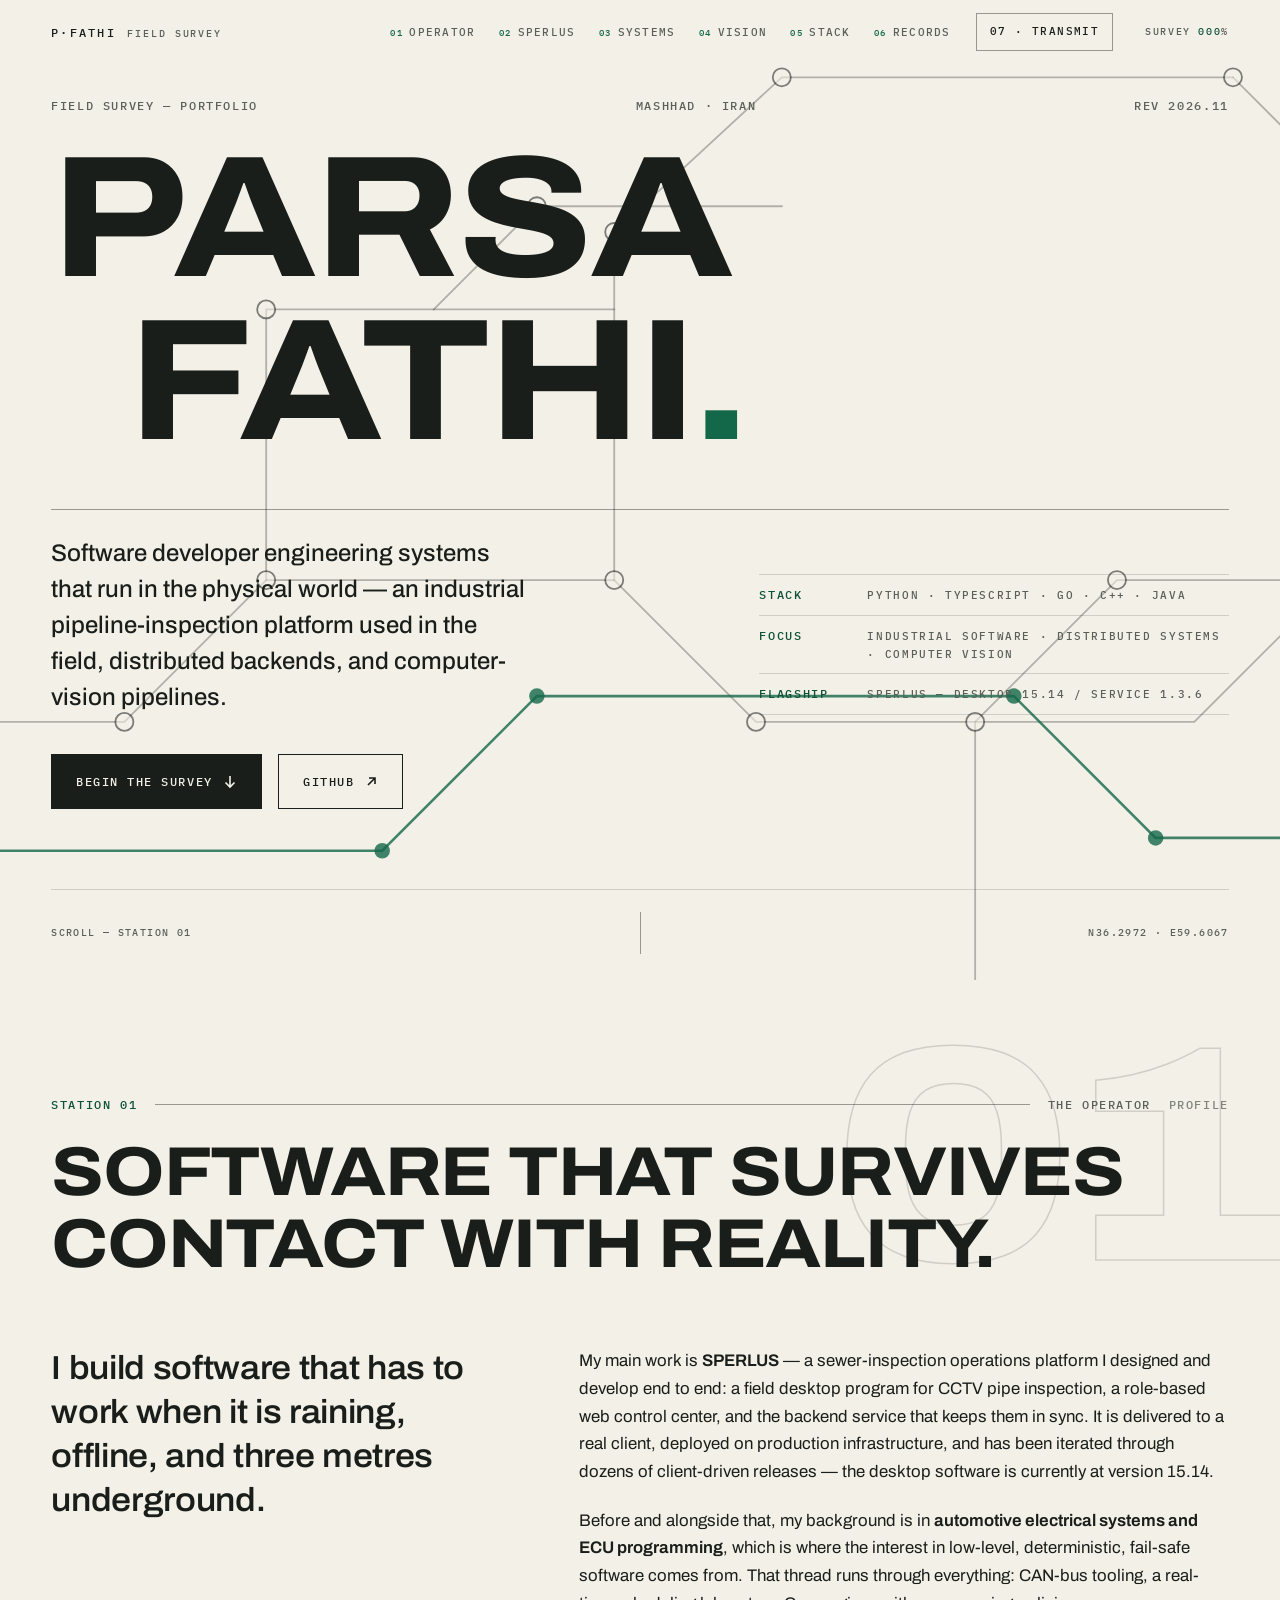
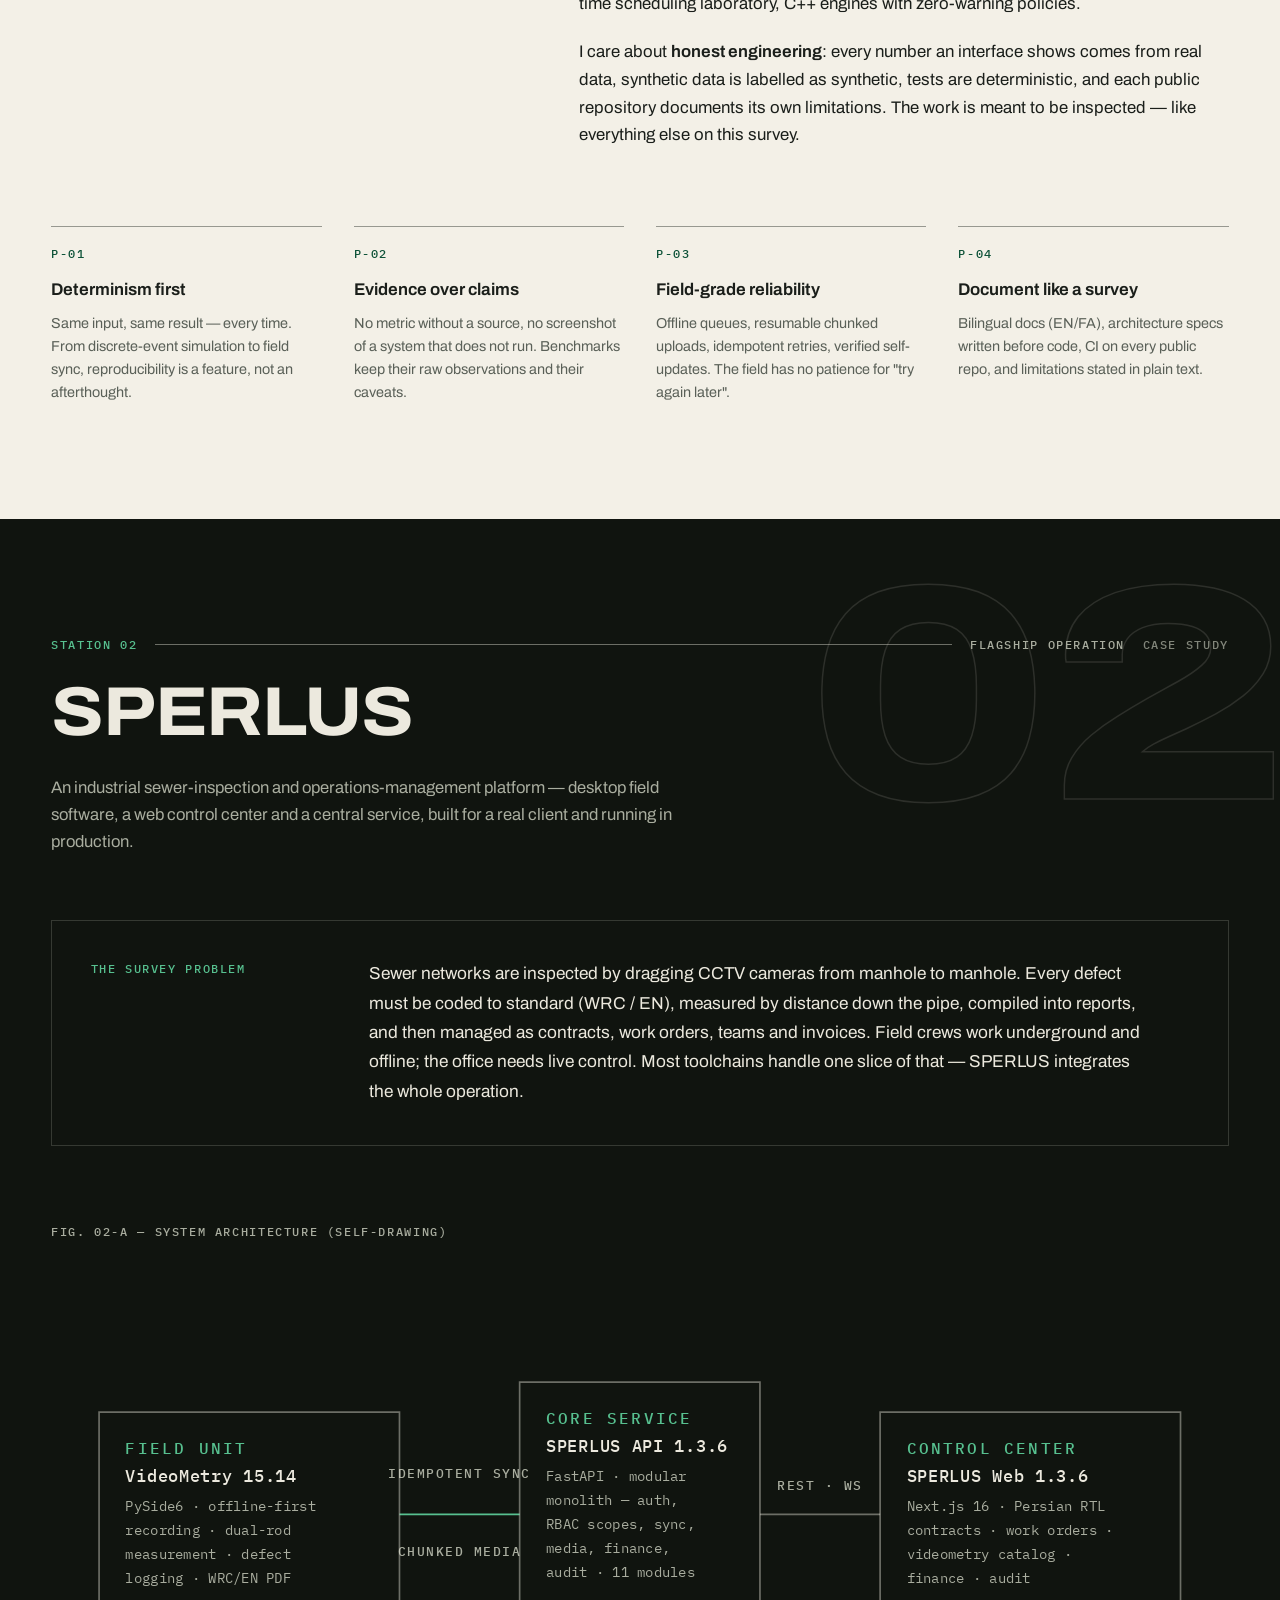
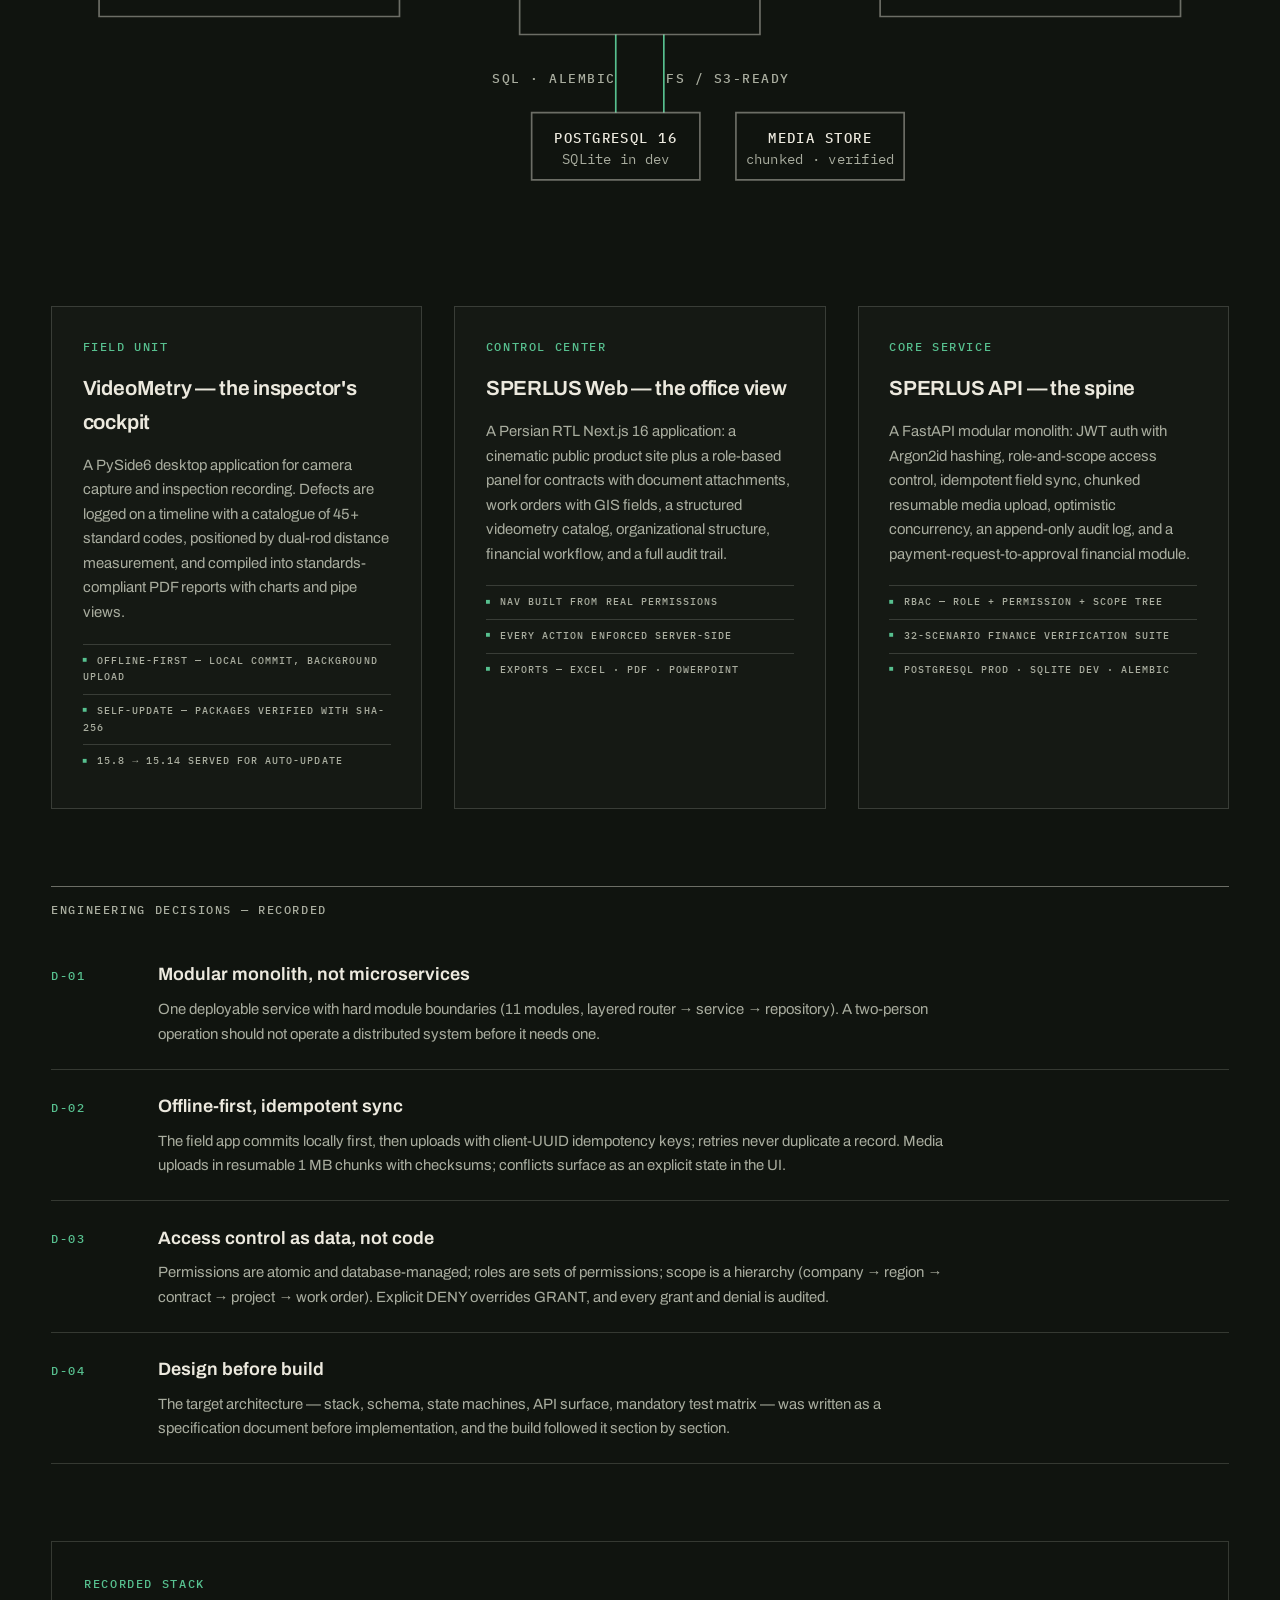
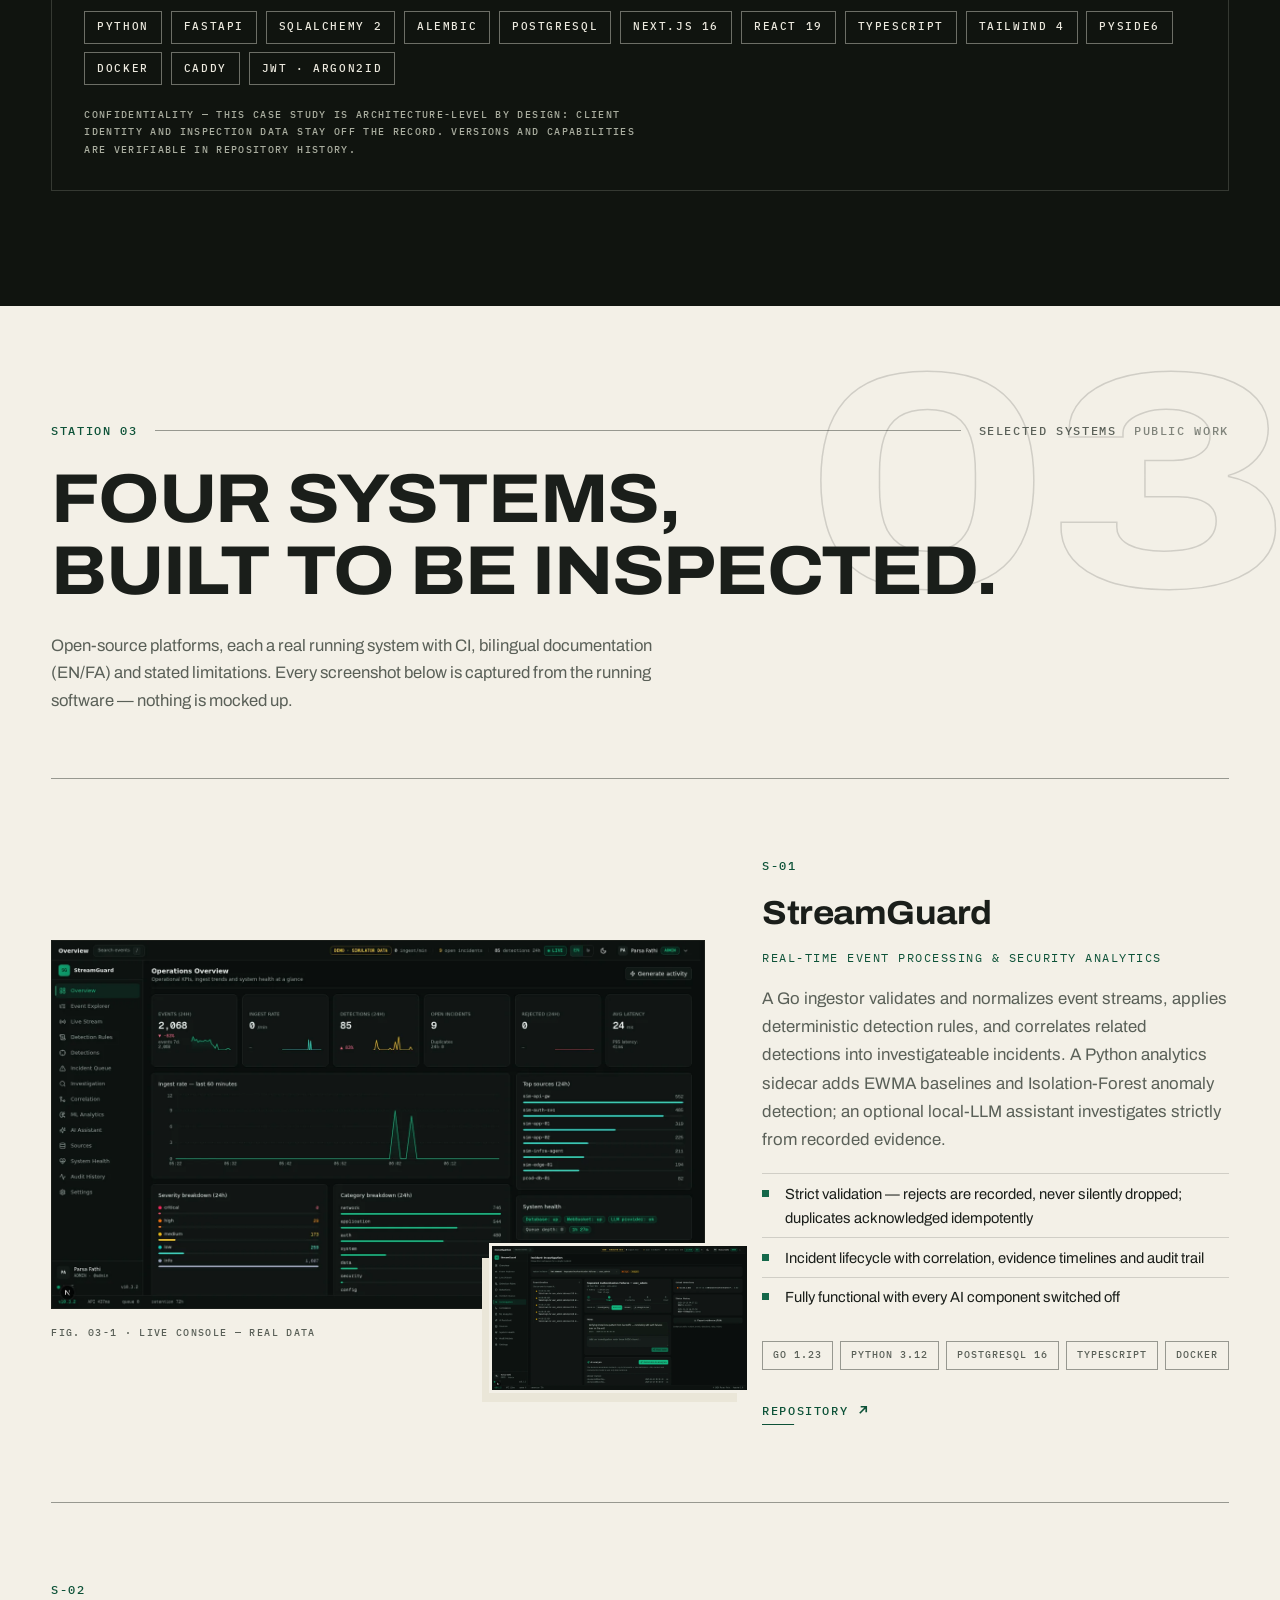
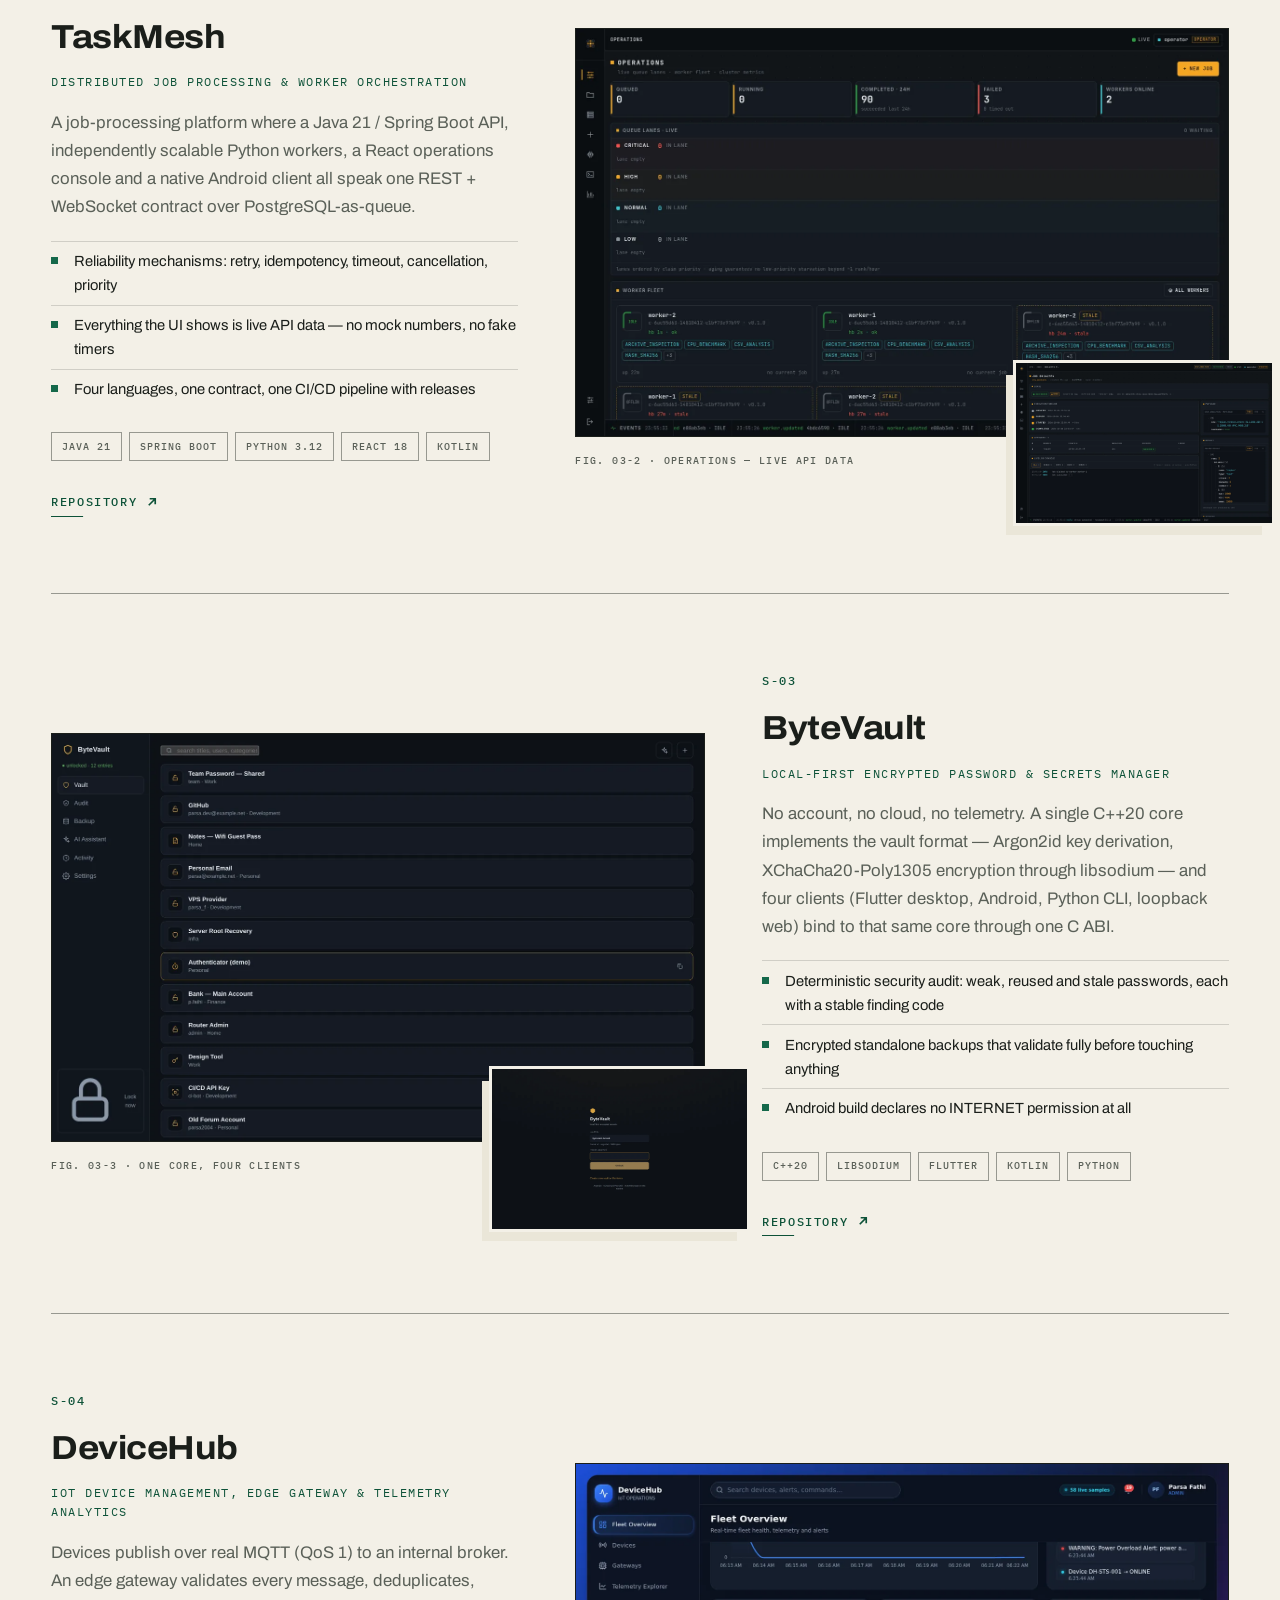
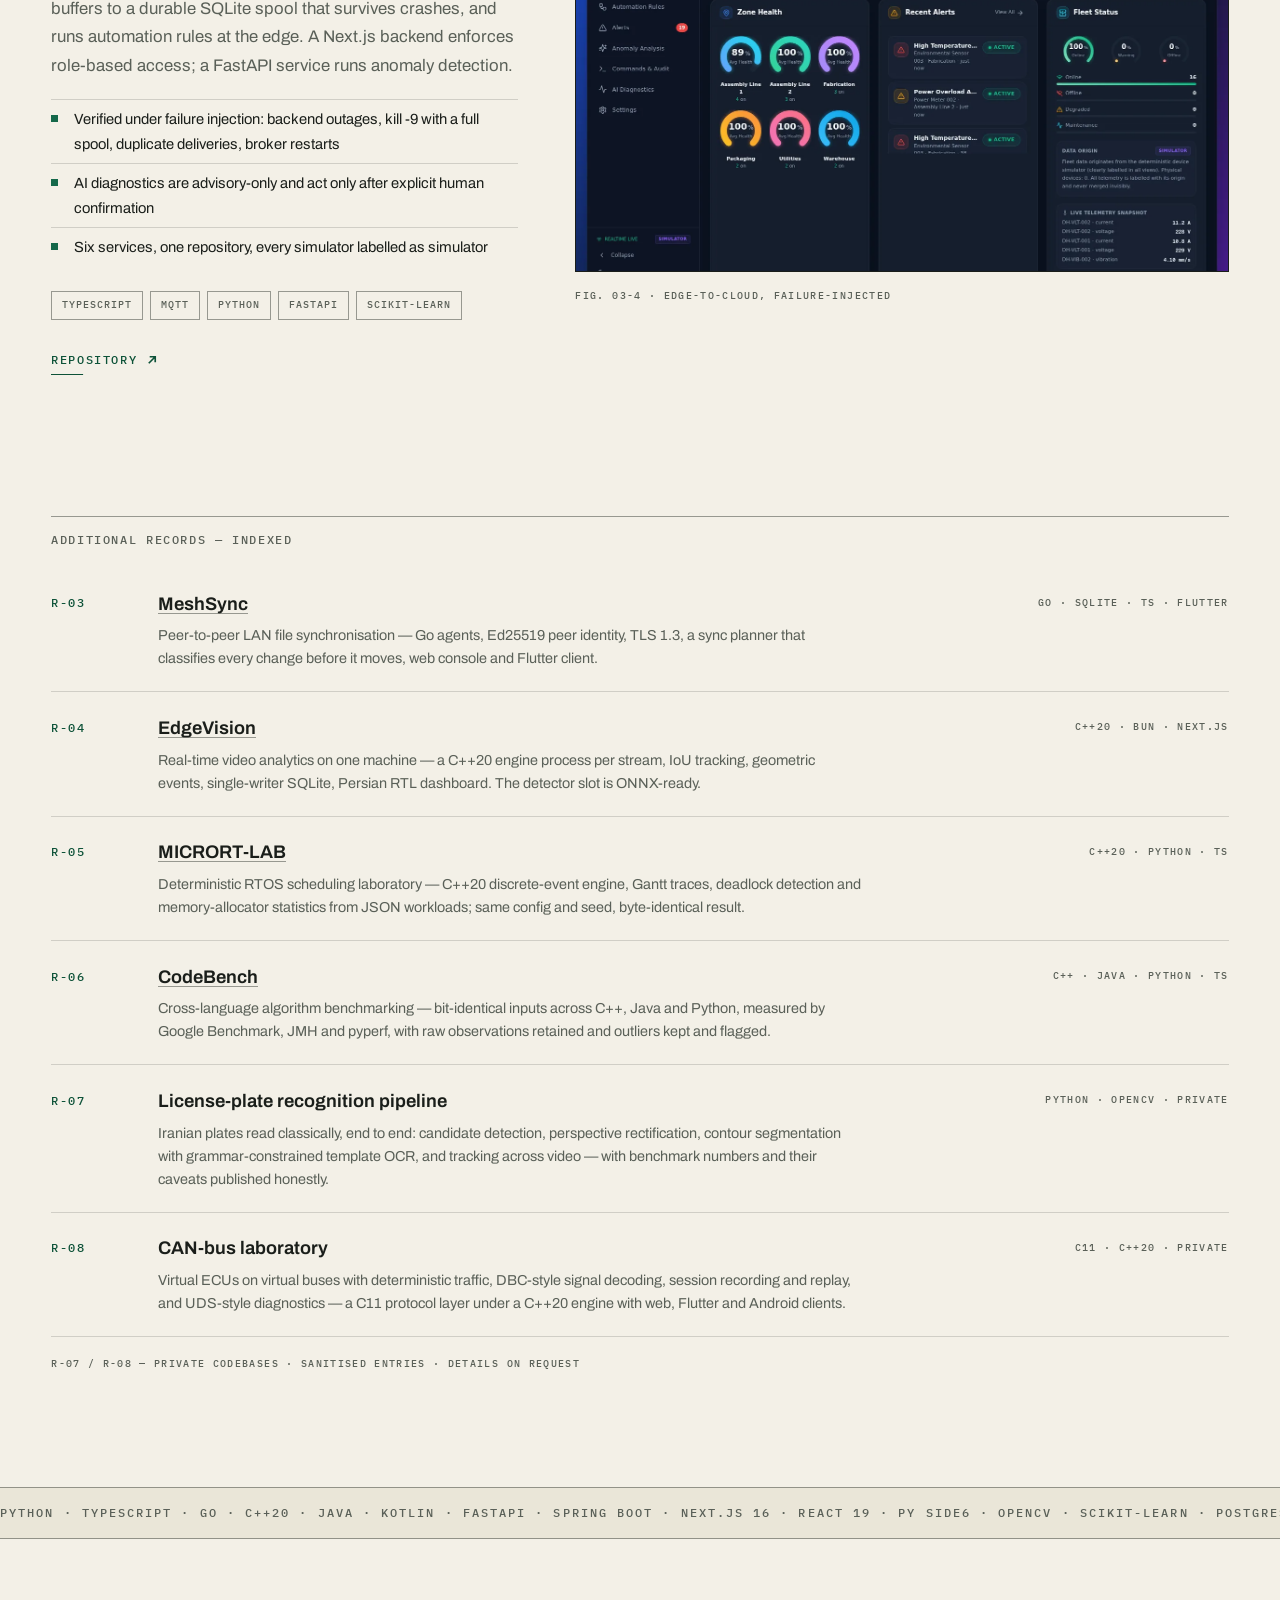
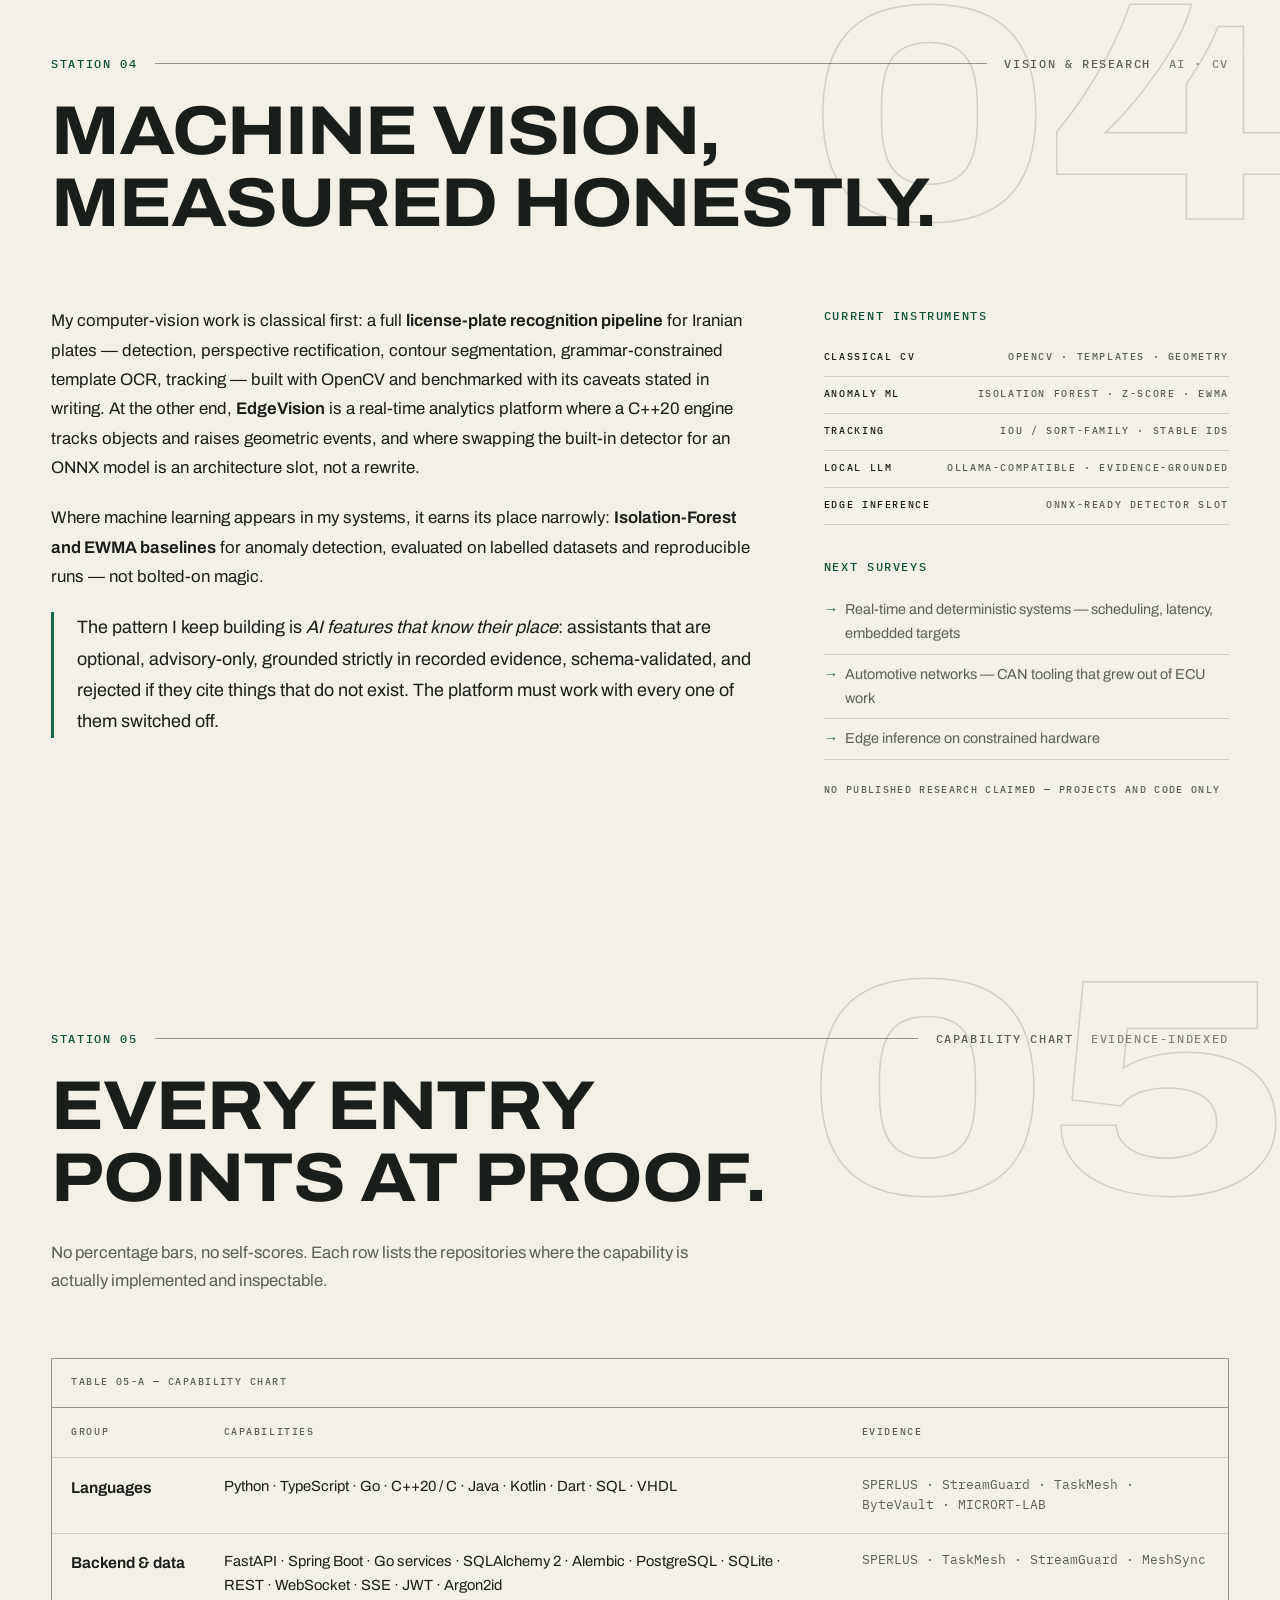
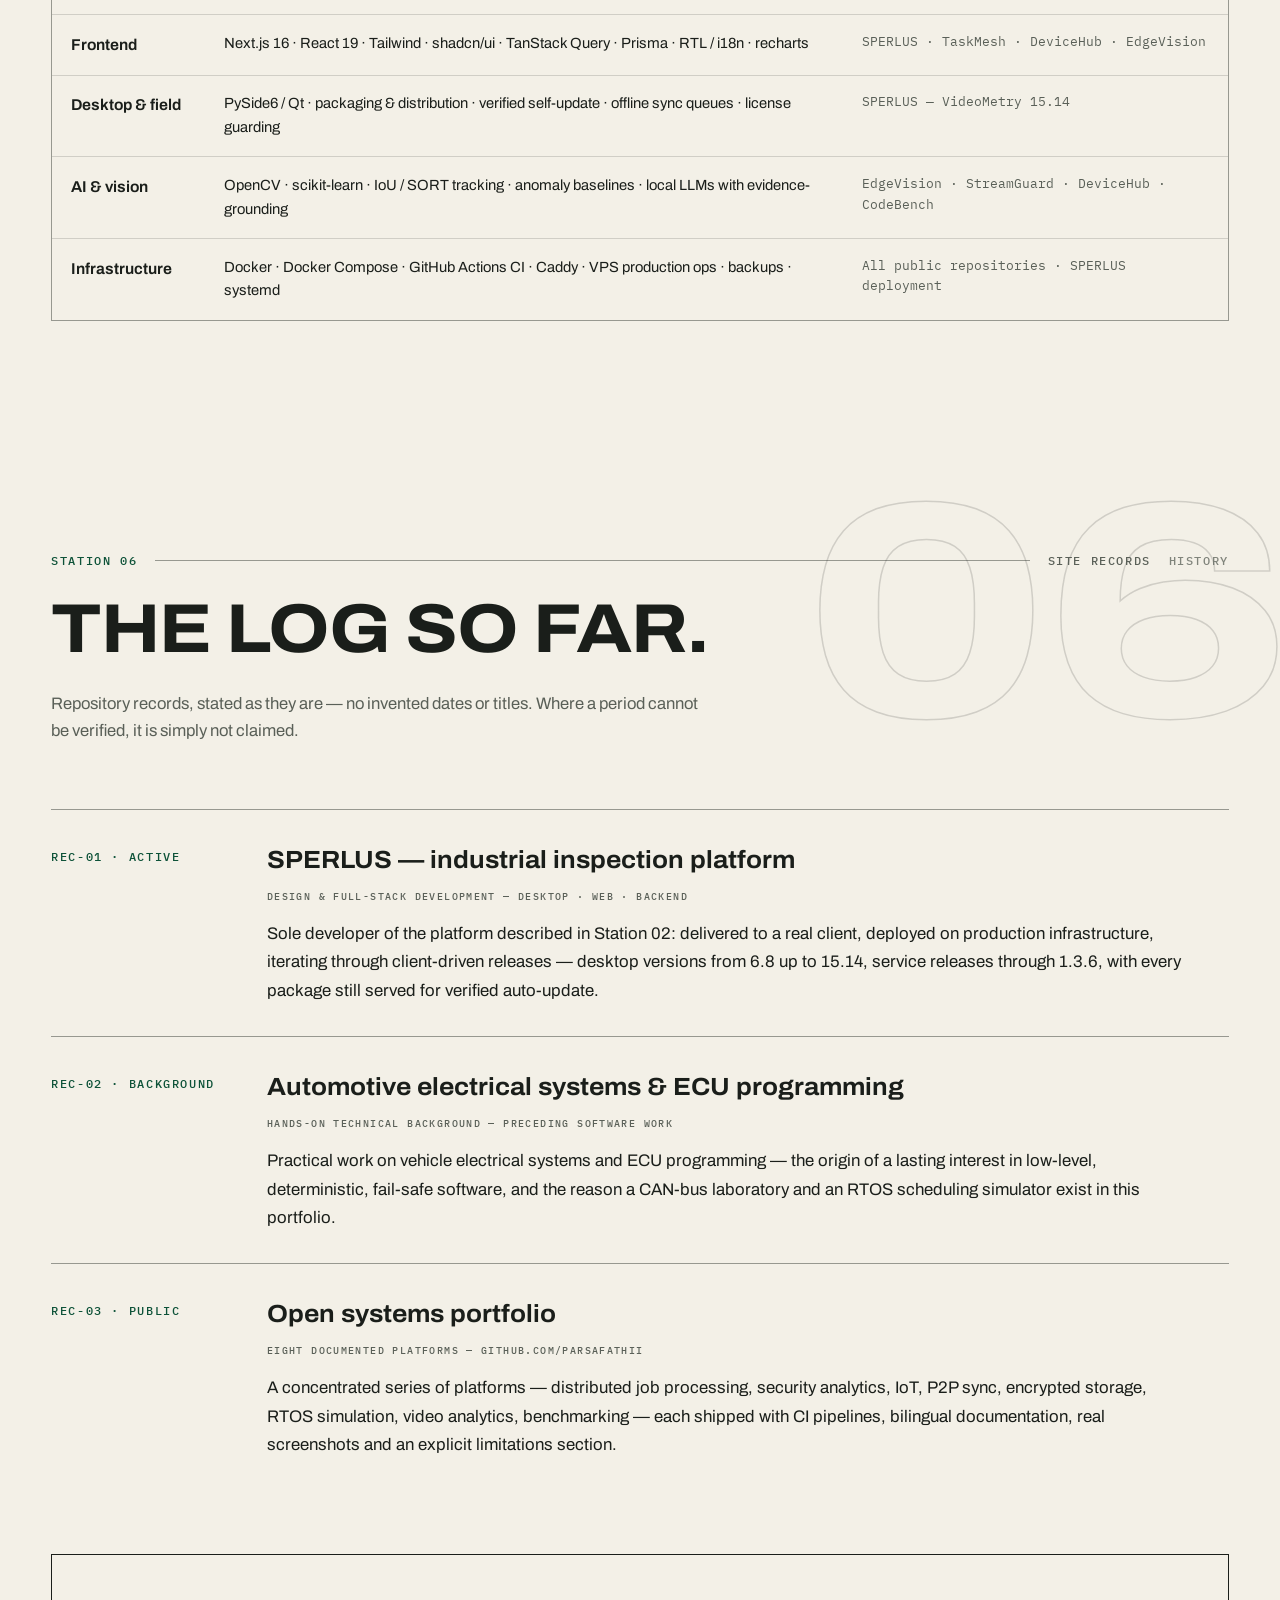
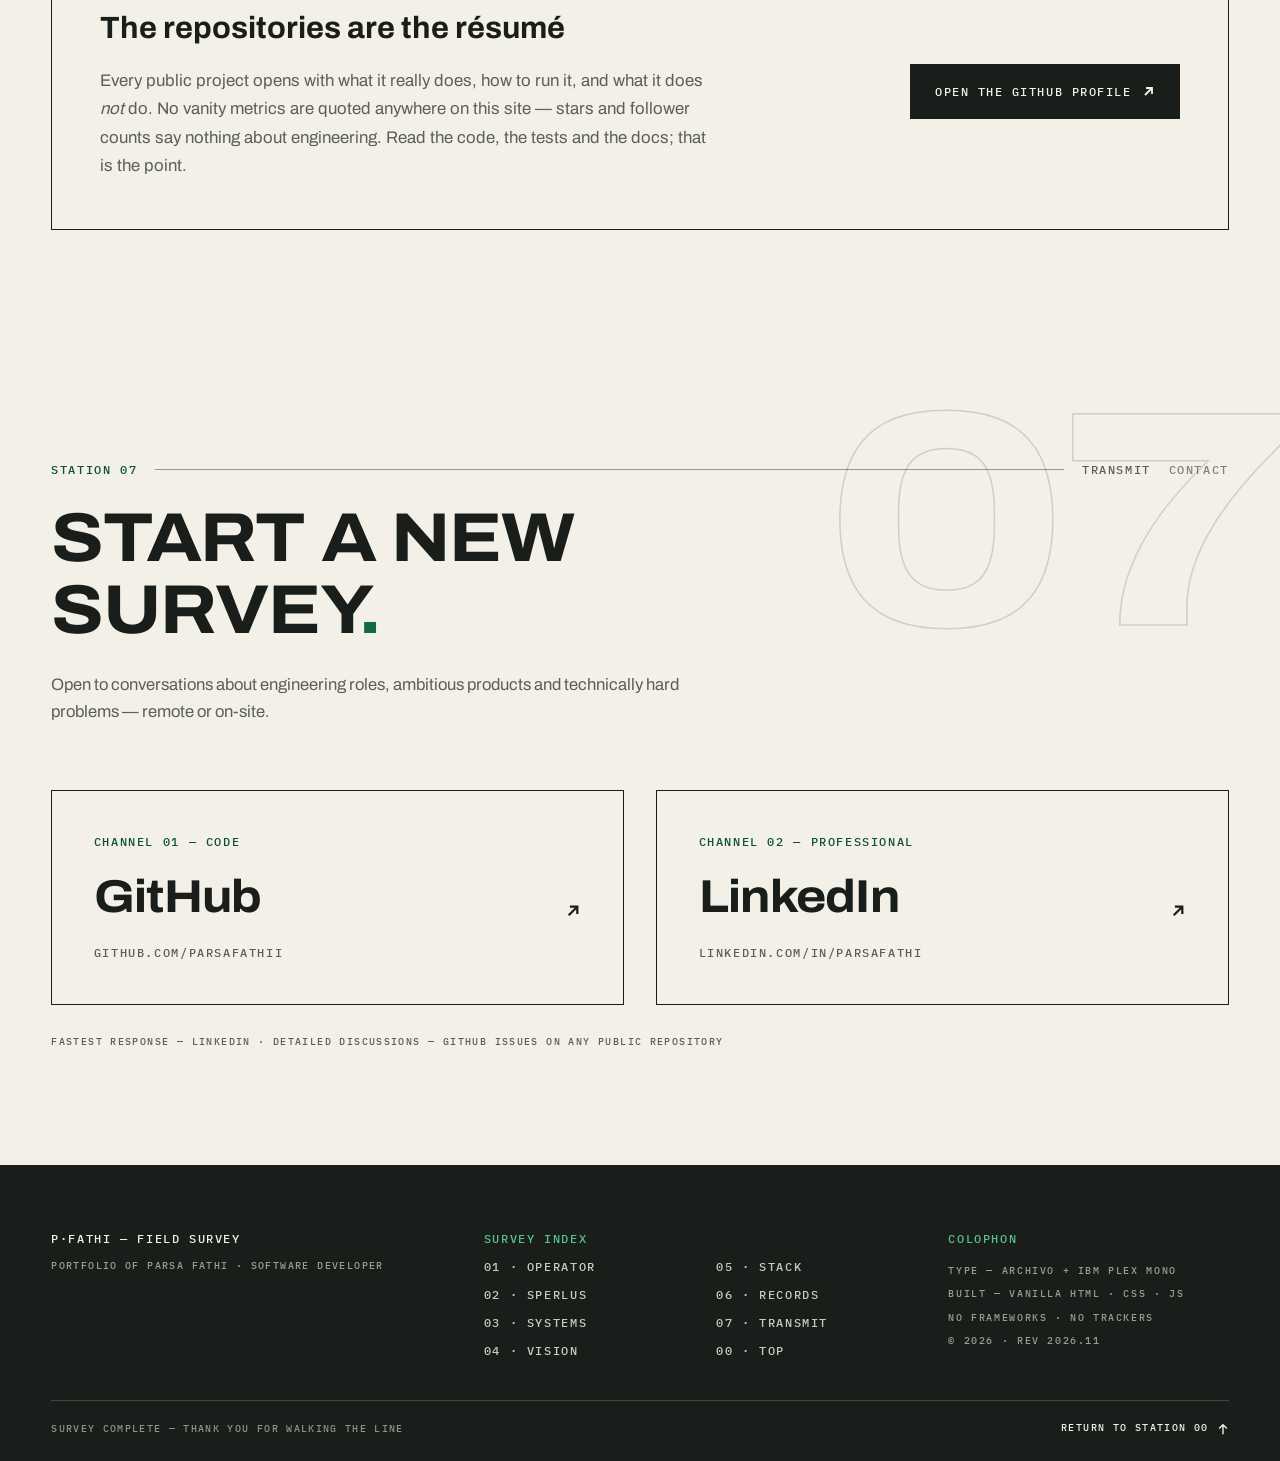
==== index.html @ 33b9f275 "Portfolio: field-survey identity, stations 00-07, SPERLUS case study - Static, dependency-free site " ====
<!DOCTYPE html>
<html lang="en">
<head>
  <meta charset="UTF-8">
  <meta name="viewport" content="width=device-width, initial-scale=1">
  <title>Parsa Fathi — Software Developer</title>
  <meta name="description" content="Portfolio of Parsa Fathi — software developer building systems that run in the real world: SPERLUS, an industrial pipeline-inspection platform in production use, plus distributed backends and computer-vision pipelines. Python · TypeScript · Go · C++.">
  <meta name="author" content="Parsa Fathi">
  <meta name="color-scheme" content="light">
  <meta name="theme-color" content="#F3F0E7">
  <link rel="canonical" href="https://parsafathii.github.io/">

  <!-- Open Graph -->
  <meta property="og:type" content="website">
  <meta property="og:site_name" content="Parsa Fathi — Software Developer">
  <meta property="og:title" content="Parsa Fathi — Software Developer">
  <meta property="og:description" content="Systems that run in the real world: an industrial pipeline-inspection platform, distributed backends, computer-vision pipelines. Python · TypeScript · Go · C++.">
  <meta property="og:url" content="https://parsafathii.github.io/">
  <meta property="og:image" content="https://parsafathii.github.io/assets/img/og-cover.png">
  <meta property="og:image:width" content="1200">
  <meta property="og:image:height" content="630">
  <meta property="og:image:alt" content="Parsa Fathi — Software Developer. Field-survey portfolio cover.">
  <meta name="twitter:card" content="summary_large_image">
  <meta name="twitter:title" content="Parsa Fathi — Software Developer">
  <meta name="twitter:description" content="Systems that run in the real world: industrial inspection software, distributed backends, computer vision.">
  <meta name="twitter:image" content="https://parsafathii.github.io/assets/img/og-cover.png">

  <!-- Icons -->
  <link rel="icon" href="assets/img/favicon.svg" type="image/svg+xml">
  <link rel="icon" href="assets/img/favicon-48.png" sizes="48x48" type="image/png">
  <link rel="apple-touch-icon" href="assets/img/apple-touch-icon.png">

  <!-- Fonts -->
  <link rel="preload" href="assets/fonts/archivo-var-latin.woff2" as="font" type="font/woff2" crossorigin>
  <link rel="preload" href="assets/fonts/plexmono-500-latin.woff2" as="font" type="font/woff2" crossorigin>

  <link rel="stylesheet" href="assets/css/style.css">

  <script>document.documentElement.classList.add('js');</script>
  <script type="application/ld+json">
  {
    "@context": "https://schema.org",
    "@type": "Person",
    "name": "Parsa Fathi",
    "jobTitle": "Software Developer",
    "url": "https://parsafathii.github.io/",
    "sameAs": [
      "https://github.com/ParsaFathii",
      "https://www.linkedin.com/in/parsafathi"
    ],
    "address": { "@type": "PostalAddress", "addressLocality": "Mashhad", "addressCountry": "IR" },
    "knowsAbout": [
      "Software Engineering", "Python", "TypeScript", "Go", "C++", "Computer Vision",
      "Distributed Systems", "Desktop Application Development", "FastAPI", "Next.js"
    ]
  }
  </script>
</head>
<body>
  <a class="skip-link" href="#main">Skip to content</a>

  <!-- Intro overlay (only when JS is available) -->
  <div class="preloader" aria-hidden="true">
    <div class="pre-inner">
      <p class="mono pre-label">ESTABLISHING SURVEY GRID</p>
      <p class="pre-count mono" id="preCount">000</p>
      <div class="pre-bar"><span id="preBar"></span></div>
    </div>
  </div>

  <!-- Crosshair survey cursor (desktop, fine pointers only) -->
  <div class="crosshair" aria-hidden="true">
    <span class="ch-x"></span><span class="ch-y"></span>
    <span class="ch-read mono" id="chRead">E 0000 · N 0000</span>
  </div>

  <header class="site-head" id="siteHead">
    <div class="head-inner">
      <a class="brand mono" href="#top">P·FATHI <span class="brand-sub">FIELD SURVEY</span></a>
      <nav class="site-nav" aria-label="Primary">
        <ul class="mono">
          <li><a href="#about" data-nav="about"><i>01</i>Operator</a></li>
          <li><a href="#sperlus" data-nav="sperlus"><i>02</i>Sperlus</a></li>
          <li><a href="#systems" data-nav="systems"><i>03</i>Systems</a></li>
          <li><a href="#vision" data-nav="vision"><i>04</i>Vision</a></li>
          <li><a href="#stack" data-nav="stack"><i>05</i>Stack</a></li>
          <li><a href="#records" data-nav="records"><i>06</i>Records</a></li>
        </ul>
        <a class="btn btn-mini mono" href="#contact" data-nav="contact">07 · Transmit</a>
      </nav>
      <button class="nav-toggle mono" id="navToggle" aria-expanded="false" aria-controls="mobileMenu" aria-label="Open menu">
        <span class="nt-lines"><span></span><span></span></span>
        <span class="nt-text">MENU</span>
      </button>
      <p class="survey-read mono" aria-hidden="true">SURVEY <span id="surveyPct">000</span>%</p>
    </div>
    <div class="head-progress" aria-hidden="true"><span id="headProgress"></span></div>
  </header>

  <!-- Mobile menu overlay -->
  <div class="mobile-menu" id="mobileMenu" hidden>
    <nav aria-label="Mobile">
      <ul>
        <li><a href="#about" class="mm-link"><i class="mono">01</i>The Operator</a></li>
        <li><a href="#sperlus" class="mm-link"><i class="mono">02</i>SPERLUS — Flagship</a></li>
        <li><a href="#systems" class="mm-link"><i class="mono">03</i>Selected Systems</a></li>
        <li><a href="#vision" class="mm-link"><i class="mono">04</i>Vision &amp; Research</a></li>
        <li><a href="#stack" class="mm-link"><i class="mono">05</i>Capability Chart</a></li>
        <li><a href="#records" class="mm-link"><i class="mono">06</i>Site Records</a></li>
        <li><a href="#contact" class="mm-link"><i class="mono">07</i>Transmit</a></li>
      </ul>
      <div class="mm-foot mono">
        <span>MASHHAD · IRAN</span>
        <a href="https://github.com/ParsaFathii" target="_blank" rel="noopener noreferrer">GITHUB ↗</a>
      </div>
    </nav>
  </div>

  <main id="main">

    <!-- ================= STATION 00 · HERO ================= -->
    <section class="hero" id="top" aria-label="Introduction">
      <svg class="hero-net" viewBox="0 0 1440 760" preserveAspectRatio="xMidYMid slice" aria-hidden="true">
        <g class="net-lines">
          <path pathLength="1" d="M-20 560 H320 L430 450 H700 L810 560 H1150 L1260 450 H1460" />
          <path pathLength="1" d="M180 760 V560" />
          <path pathLength="1" d="M430 450 V240 H700" />
          <path pathLength="1" d="M700 450 V180 L830 60 H1180" />
          <path pathLength="1" d="M980 760 V560 L1090 450 H1260" />
          <path pathLength="1" d="M560 240 L640 160 H830" />
          <path pathLength="1" class="route" d="M-20 660 H520 L640 540 H1010 L1120 650 H1460" />
          <path pathLength="1" d="M1180 60 L1300 180 V450" />
        </g>
        <g class="net-nodes">
          <circle cx="320" cy="560" r="7"/><circle cx="430" cy="450" r="7"/>
          <circle cx="700" cy="450" r="7"/><circle cx="810" cy="560" r="7"/>
          <circle cx="430" cy="240" r="7"/><circle cx="700" cy="180" r="7"/>
          <circle cx="830" cy="60" r="7"/><circle cx="1180" cy="60" r="7"/>
          <circle cx="980" cy="560" r="7"/><circle cx="1090" cy="450" r="7"/>
          <circle cx="640" cy="160" r="7"/><circle cx="1300" cy="180" r="7"/>
          <circle cx="520" cy="660" r="6" class="alt"/><circle cx="1010" cy="540" r="6" class="alt"/>
          <circle cx="1120" cy="650" r="6" class="alt"/><circle cx="640" cy="540" r="6" class="alt"/>
        </g>
      </svg>

      <div class="container hero-inner">
        <div class="hero-meta mono" data-reveal>
          <span>FIELD SURVEY — PORTFOLIO</span>
          <span class="hm-mid">MASHHAD · IRAN</span>
          <span>REV 2026.11</span>
        </div>

        <h1 class="hero-title">
          <span class="line"><span class="line-in">PARSA</span></span>
          <span class="line"><span class="line-in">FATHI<b class="tick">.</b></span></span>
        </h1>

        <div class="hero-grid">
          <p class="hero-lede" data-reveal>
            Software developer engineering systems that run in the physical world —
            an industrial pipeline-inspection platform used in the field,
            distributed backends, and computer-vision pipelines.
          </p>
          <ul class="hero-specs mono" data-reveal>
            <li><span class="k">STACK</span><span class="v">Python · TypeScript · Go · C++ · Java</span></li>
            <li><span class="k">FOCUS</span><span class="v">Industrial software · Distributed systems · Computer vision</span></li>
            <li><span class="k">FLAGSHIP</span><span class="v">SPERLUS — desktop 15.14 / service 1.3.6</span></li>
          </ul>
        </div>

        <div class="hero-cta" data-reveal>
          <a class="btn btn-primary magnetic" href="#sperlus">Begin the survey
            <svg width="14" height="14" viewBox="0 0 14 14" aria-hidden="true"><path d="M7 1v10M2.5 7.5 7 12l4.5-4.5" fill="none" stroke="currentColor" stroke-width="1.6"/></svg>
          </a>
          <a class="btn btn-ghost magnetic" href="https://github.com/ParsaFathii" target="_blank" rel="noopener noreferrer">GitHub
            <svg width="13" height="13" viewBox="0 0 13 13" aria-hidden="true"><path d="M3 10 10 3M4 3h6v6" fill="none" stroke="currentColor" stroke-width="1.6"/></svg>
          </a>
        </div>
      </div>

      <div class="hero-foot mono container" data-reveal>
        <span>SCROLL — STATION 01</span>
        <span class="scroll-line" aria-hidden="true"></span>
        <span>N36.2972 · E59.6067</span>
      </div>
    </section>

    <!-- ================= STATION 01 · ABOUT ================= -->
    <section class="station about" id="about" aria-labelledby="about-title">
      <div class="ghost-no" aria-hidden="true">01</div>
      <div class="container">
        <header class="station-head" data-reveal>
          <div class="station-meta mono">
            <span class="station-no">STATION 01</span>
            <span class="station-rule" aria-hidden="true"></span>
            <span class="station-label">THE OPERATOR</span>
            <span class="station-side">PROFILE</span>
          </div>
          <h2 class="station-title" id="about-title">
            <span class="line"><span class="line-in">Software that survives</span></span>
            <span class="line"><span class="line-in">contact with reality.</span></span>
          </h2>
        </header>

        <div class="about-grid">
          <div class="about-lede" data-reveal>
            <p class="big-line">I build software that has to work when it is raining, offline, and three metres underground.</p>
          </div>
          <div class="about-body" data-reveal>
            <p>My main work is <strong>SPERLUS</strong> — a sewer-inspection operations platform I designed and develop end to end: a field desktop program for CCTV pipe inspection, a role-based web control center, and the backend service that keeps them in sync. It is delivered to a real client, deployed on production infrastructure, and has been iterated through dozens of client-driven releases — the desktop software is currently at version 15.14.</p>
            <p>Before and alongside that, my background is in <strong>automotive electrical systems and ECU programming</strong>, which is where the interest in low-level, deterministic, fail-safe software comes from. That thread runs through everything: CAN-bus tooling, a real-time scheduling laboratory, C++ engines with zero-warning policies.</p>
            <p>I care about <strong>honest engineering</strong>: every number an interface shows comes from real data, synthetic data is labelled as synthetic, tests are deterministic, and each public repository documents its own limitations. The work is meant to be inspected — like everything else on this survey.</p>
          </div>
        </div>

        <ul class="principles" data-reveal>
          <li class="principle">
            <span class="mono p-no">P-01</span>
            <h3>Determinism first</h3>
            <p>Same input, same result — every time. From discrete-event simulation to field sync, reproducibility is a feature, not an afterthought.</p>
          </li>
          <li class="principle">
            <span class="mono p-no">P-02</span>
            <h3>Evidence over claims</h3>
            <p>No metric without a source, no screenshot of a system that does not run. Benchmarks keep their raw observations and their caveats.</p>
          </li>
          <li class="principle">
            <span class="mono p-no">P-03</span>
            <h3>Field-grade reliability</h3>
            <p>Offline queues, resumable chunked uploads, idempotent retries, verified self-updates. The field has no patience for "try again later".</p>
          </li>
          <li class="principle">
            <span class="mono p-no">P-04</span>
            <h3>Document like a survey</h3>
            <p>Bilingual docs (EN/FA), architecture specs written before code, CI on every public repo, and limitations stated in plain text.</p>
          </li>
        </ul>
      </div>
    </section>

    <!-- ================= STATION 02 · SPERLUS ================= -->
    <section class="station sperlus" id="sperlus" aria-labelledby="sperlus-title">
      <div class="ghost-no" aria-hidden="true">02</div>
      <div class="container">
        <header class="station-head" data-reveal>
          <div class="station-meta mono">
            <span class="station-no">STATION 02</span>
            <span class="station-rule" aria-hidden="true"></span>
            <span class="station-label">FLAGSHIP OPERATION</span>
            <span class="station-side">CASE STUDY</span>
          </div>
          <h2 class="station-title" id="sperlus-title">
            <span class="line"><span class="line-in">SPERLUS</span></span>
          </h2>
          <p class="station-sub">An industrial sewer-inspection and operations-management platform —
          desktop field software, a web control center and a central service,
          built for a real client and running in production.</p>
        </header>

        <div class="sperlus-problem" data-reveal>
          <div class="sp-label mono">THE SURVEY PROBLEM</div>
          <p>Sewer networks are inspected by dragging CCTV cameras from manhole to manhole. Every defect must be coded to standard (WRC / EN), measured by distance down the pipe, compiled into reports, and then managed as contracts, work orders, teams and invoices. Field crews work underground and offline; the office needs live control. Most toolchains handle one slice of that — SPERLUS integrates the whole operation.</p>
        </div>

        <figure class="arch-figure" data-reveal>
          <figcaption class="mono fig-cap">FIG. 02-A — SYSTEM ARCHITECTURE (SELF-DRAWING)</figcaption>
          <svg class="arch" viewBox="0 0 980 470" role="img" aria-labelledby="archTitle">
            <title id="archTitle">SPERLUS architecture: the VideoMetry desktop field unit and the Next.js web control center both talk to a central FastAPI service, which persists to PostgreSQL and a media store.</title>
            <g class="arch-lines">
              <path pathLength="1" d="M290 215 H390" class="sync"/>
              <path pathLength="1" d="M690 215 H590" class="rest"/>
              <path pathLength="1" d="M470 315 V380"/>
              <path pathLength="1" d="M510 315 V380"/>
            </g>
            <g class="arch-labels mono">
              <text x="340" y="185" text-anchor="middle">IDEMPOTENT SYNC</text>
              <text x="340" y="250" text-anchor="middle">CHUNKED MEDIA</text>
              <text x="640" y="195" text-anchor="middle">REST · WS</text>
              <text x="470" y="355" text-anchor="end">SQL · ALEMBIC</text>
              <text x="512" y="355" text-anchor="start">FS / S3-READY</text>
            </g>
            <g class="arch-boxes">
              <g class="abox">
                <path pathLength="1" d="M40 130h250v170H40Z"/>
                <text x="62" y="165" class="ab-title">FIELD UNIT</text>
                <text x="62" y="188" class="ab-sub">VideoMetry 15.14</text>
                <text x="62" y="212" class="ab-line">PySide6 · offline-first</text>
                <text x="62" y="232" class="ab-line">recording · dual-rod</text>
                <text x="62" y="252" class="ab-line">measurement · defect</text>
                <text x="62" y="272" class="ab-line">logging · WRC/EN PDF</text>
              </g>
              <g class="abox">
                <path pathLength="1" d="M390 105h200v210H390Z"/>
                <text x="412" y="140" class="ab-title">CORE SERVICE</text>
                <text x="412" y="163" class="ab-sub">SPERLUS API 1.3.6</text>
                <text x="412" y="187" class="ab-line">FastAPI · modular</text>
                <text x="412" y="207" class="ab-line">monolith — auth,</text>
                <text x="412" y="227" class="ab-line">RBAC scopes, sync,</text>
                <text x="412" y="247" class="ab-line">media, finance,</text>
                <text x="412" y="267" class="ab-line">audit · 11 modules</text>
              </g>
              <g class="abox">
                <path pathLength="1" d="M690 130h250v170H690Z"/>
                <text x="712" y="165" class="ab-title">CONTROL CENTER</text>
                <text x="712" y="188" class="ab-sub">SPERLUS Web 1.3.6</text>
                <text x="712" y="212" class="ab-line">Next.js 16 · Persian RTL</text>
                <text x="712" y="232" class="ab-line">contracts · work orders ·</text>
                <text x="712" y="252" class="ab-line">videometry catalog ·</text>
                <text x="712" y="272" class="ab-line">finance · audit</text>
              </g>
              <g class="abox small">
                <path pathLength="1" d="M400 380h140v56H400Z"/>
                <text x="470" y="405" text-anchor="middle" class="ab-db">POSTGRESQL 16</text>
                <text x="470" y="423" text-anchor="middle" class="ab-line">SQLite in dev</text>
              </g>
              <g class="abox small">
                <path pathLength="1" d="M570 380h140v56H570Z"/>
                <text x="640" y="405" text-anchor="middle" class="ab-db">MEDIA STORE</text>
                <text x="640" y="423" text-anchor="middle" class="ab-line">chunked · verified</text>
              </g>
            </g>
          </svg>
        </figure>

        <div class="sperlus-cols">
          <article class="sp-card" data-reveal>
            <span class="mono sp-tag">FIELD UNIT</span>
            <h3>VideoMetry — the inspector's cockpit</h3>
            <p>A PySide6 desktop application for camera capture and inspection recording. Defects are logged on a timeline with a catalogue of 45+ standard codes, positioned by dual-rod distance measurement, and compiled into standards-compliant PDF reports with charts and pipe views.</p>
            <ul class="mono sp-facts">
              <li>OFFLINE-FIRST — local commit, background upload</li>
              <li>SELF-UPDATE — packages verified with SHA-256</li>
              <li>15.8 → 15.14 SERVED FOR AUTO-UPDATE</li>
            </ul>
          </article>
          <article class="sp-card" data-reveal>
            <span class="mono sp-tag">CONTROL CENTER</span>
            <h3>SPERLUS Web — the office view</h3>
            <p>A Persian RTL Next.js 16 application: a cinematic public product site plus a role-based panel for contracts with document attachments, work orders with GIS fields, a structured videometry catalog, organizational structure, financial workflow, and a full audit trail.</p>
            <ul class="mono sp-facts">
              <li>NAV BUILT FROM REAL PERMISSIONS</li>
              <li>EVERY ACTION ENFORCED SERVER-SIDE</li>
              <li>EXPORTS — EXCEL · PDF · POWERPOINT</li>
            </ul>
          </article>
          <article class="sp-card" data-reveal>
            <span class="mono sp-tag">CORE SERVICE</span>
            <h3>SPERLUS API — the spine</h3>
            <p>A FastAPI modular monolith: JWT auth with Argon2id hashing, role-and-scope access control, idempotent field sync, chunked resumable media upload, optimistic concurrency, an append-only audit log, and a payment-request-to-approval financial module.</p>
            <ul class="mono sp-facts">
              <li>RBAC — ROLE + PERMISSION + SCOPE TREE</li>
              <li>32-SCENARIO FINANCE VERIFICATION SUITE</li>
              <li>POSTGRESQL PROD · SQLITE DEV · ALEMBIC</li>
            </ul>
          </article>
        </div>

        <div class="decisions" data-reveal>
          <div class="dec-head mono">ENGINEERING DECISIONS — RECORDED</div>
          <ol class="dec-list">
            <li>
              <span class="mono d-no">D-01</span>
              <div><h3>Modular monolith, not microservices</h3>
              <p>One deployable service with hard module boundaries (11 modules, layered router → service → repository). A two-person operation should not operate a distributed system before it needs one.</p></div>
            </li>
            <li>
              <span class="mono d-no">D-02</span>
              <div><h3>Offline-first, idempotent sync</h3>
              <p>The field app commits locally first, then uploads with client-UUID idempotency keys; retries never duplicate a record. Media uploads in resumable 1&nbsp;MB chunks with checksums; conflicts surface as an explicit state in the UI.</p></div>
            </li>
            <li>
              <span class="mono d-no">D-03</span>
              <div><h3>Access control as data, not code</h3>
              <p>Permissions are atomic and database-managed; roles are sets of permissions; scope is a hierarchy (company → region → contract → project → work order). Explicit DENY overrides GRANT, and every grant and denial is audited.</p></div>
            </li>
            <li>
              <span class="mono d-no">D-04</span>
              <div><h3>Design before build</h3>
              <p>The target architecture — stack, schema, state machines, API surface, mandatory test matrix — was written as a specification document before implementation, and the build followed it section by section.</p></div>
            </li>
          </ol>
        </div>

        <div class="sp-stack" data-reveal>
          <div class="mono sp-stack-label">RECORDED STACK</div>
          <ul class="mono chips">
            <li>Python</li><li>FastAPI</li><li>SQLAlchemy 2</li><li>Alembic</li><li>PostgreSQL</li>
            <li>Next.js 16</li><li>React 19</li><li>TypeScript</li><li>Tailwind 4</li><li>PySide6</li>
            <li>Docker</li><li>Caddy</li><li>JWT · Argon2id</li>
          </ul>
          <p class="mono sp-note">CONFIDENTIALITY — this case study is architecture-level by design: client identity and inspection data stay off the record. Versions and capabilities are verifiable in repository history.</p>
        </div>
      </div>
    </section>
    <!-- ================= STATION 03 · SYSTEMS ================= -->
    <section class="station systems" id="systems" aria-labelledby="systems-title">
      <div class="ghost-no" aria-hidden="true">03</div>
      <div class="container">
        <header class="station-head" data-reveal>
          <div class="station-meta mono">
            <span class="station-no">STATION 03</span>
            <span class="station-rule" aria-hidden="true"></span>
            <span class="station-label">SELECTED SYSTEMS</span>
            <span class="station-side">PUBLIC WORK</span>
          </div>
          <h2 class="station-title" id="systems-title">
            <span class="line"><span class="line-in">Four systems,</span></span>
            <span class="line"><span class="line-in">built to be inspected.</span></span>
          </h2>
          <p class="station-sub">Open-source platforms, each a real running system with CI, bilingual
          documentation (EN/FA) and stated limitations. Every screenshot below is captured from the
          running software — nothing is mocked up.</p>
        </header>

        <article class="feature" id="s-01" data-reveal>
          <div class="feature-media">
            <figure class="shot shot-main">
              <img src="assets/img/streamguard-overview.webp" width="1400" height="788" loading="lazy" decoding="async" alt="StreamGuard console overview: live event stream, detection rules and incident queue fed by real data.">
            </figure>
            <figure class="shot shot-sub">
              <img src="assets/img/streamguard-incident.webp" width="1400" height="788" loading="lazy" decoding="async" alt="StreamGuard incident investigation view with evidence timeline and notes.">
            </figure>
            <span class="mono shot-cap">FIG. 03-1 · LIVE CONSOLE — REAL DATA</span>
          </div>
          <div class="feature-body">
            <div class="feature-no mono">S-01</div>
            <h3>StreamGuard</h3>
            <p class="feature-tag">Real-time event processing &amp; security analytics</p>
            <p class="feature-desc">A Go ingestor validates and normalizes event streams, applies deterministic detection rules, and correlates related detections into investigateable incidents. A Python analytics sidecar adds EWMA baselines and Isolation-Forest anomaly detection; an optional local-LLM assistant investigates strictly from recorded evidence.</p>
            <ul class="feature-points">
              <li>Strict validation — rejects are recorded, never silently dropped; duplicates acknowledged idempotently</li>
              <li>Incident lifecycle with correlation, evidence timelines and audit trail</li>
              <li>Fully functional with every AI component switched off</li>
            </ul>
            <ul class="stack-tags mono" aria-label="Technologies">
              <li>Go 1.23</li><li>Python 3.12</li><li>PostgreSQL 16</li><li>TypeScript</li><li>Docker</li>
            </ul>
            <a class="record-link mono" href="https://github.com/ParsaFathii/StreamGuard" target="_blank" rel="noopener noreferrer">REPOSITORY
              <svg width="12" height="12" viewBox="0 0 13 13" aria-hidden="true"><path d="M3 10 10 3M4 3h6v6" fill="none" stroke="currentColor" stroke-width="1.8"/></svg>
            </a>
          </div>
        </article>

        <article class="feature feature-flip" id="s-02" data-reveal>
          <div class="feature-media">
            <figure class="shot shot-main">
              <img src="assets/img/taskmesh-operations.webp" width="1400" height="875" loading="lazy" decoding="async" alt="TaskMesh operations dashboard: queue lanes, worker fleet and a live event ticker.">
            </figure>
            <figure class="shot shot-sub">
              <img src="assets/img/taskmesh-job-detail.webp" width="1400" height="875" loading="lazy" decoding="async" alt="TaskMesh job detail: timeline, attempts and a live log console streaming over WebSocket.">
            </figure>
            <span class="mono shot-cap">FIG. 03-2 · OPERATIONS — LIVE API DATA</span>
          </div>
          <div class="feature-body">
            <div class="feature-no mono">S-02</div>
            <h3>TaskMesh</h3>
            <p class="feature-tag">Distributed job processing &amp; worker orchestration</p>
            <p class="feature-desc">A job-processing platform where a Java 21 / Spring Boot API, independently scalable Python workers, a React operations console and a native Android client all speak one REST + WebSocket contract over PostgreSQL-as-queue.</p>
            <ul class="feature-points">
              <li>Reliability mechanisms: retry, idempotency, timeout, cancellation, priority</li>
              <li>Everything the UI shows is live API data — no mock numbers, no fake timers</li>
              <li>Four languages, one contract, one CI/CD pipeline with releases</li>
            </ul>
            <ul class="stack-tags mono" aria-label="Technologies">
              <li>Java 21</li><li>Spring Boot</li><li>Python 3.12</li><li>React 18</li><li>Kotlin</li>
            </ul>
            <a class="record-link mono" href="https://github.com/ParsaFathii/TaskMesh" target="_blank" rel="noopener noreferrer">REPOSITORY
              <svg width="12" height="12" viewBox="0 0 13 13" aria-hidden="true"><path d="M3 10 10 3M4 3h6v6" fill="none" stroke="currentColor" stroke-width="1.8"/></svg>
            </a>
          </div>
        </article>

        <article class="feature" id="s-03" data-reveal>
          <div class="feature-media">
            <figure class="shot shot-main">
              <img src="assets/img/bytevault-vault.webp" width="1400" height="875" loading="lazy" decoding="async" alt="ByteVault vault overview: search, categories and one-tap copy, with synthetic demo entries.">
            </figure>
            <figure class="shot shot-sub">
              <img src="assets/img/bytevault-unlock.webp" width="1400" height="875" loading="lazy" decoding="async" alt="ByteVault unlock screen.">
            </figure>
            <span class="mono shot-cap">FIG. 03-3 · ONE CORE, FOUR CLIENTS</span>
          </div>
          <div class="feature-body">
            <div class="feature-no mono">S-03</div>
            <h3>ByteVault</h3>
            <p class="feature-tag">Local-first encrypted password &amp; secrets manager</p>
            <p class="feature-desc">No account, no cloud, no telemetry. A single C++20 core implements the vault format — Argon2id key derivation, XChaCha20-Poly1305 encryption through libsodium — and four clients (Flutter desktop, Android, Python CLI, loopback web) bind to that same core through one C ABI.</p>
            <ul class="feature-points">
              <li>Deterministic security audit: weak, reused and stale passwords, each with a stable finding code</li>
              <li>Encrypted standalone backups that validate fully before touching anything</li>
              <li>Android build declares no INTERNET permission at all</li>
            </ul>
            <ul class="stack-tags mono" aria-label="Technologies">
              <li>C++20</li><li>libsodium</li><li>Flutter</li><li>Kotlin</li><li>Python</li>
            </ul>
            <a class="record-link mono" href="https://github.com/ParsaFathii/ByteVault" target="_blank" rel="noopener noreferrer">REPOSITORY
              <svg width="12" height="12" viewBox="0 0 13 13" aria-hidden="true"><path d="M3 10 10 3M4 3h6v6" fill="none" stroke="currentColor" stroke-width="1.8"/></svg>
            </a>
          </div>
        </article>

        <article class="feature feature-flip" id="s-04" data-reveal>
          <div class="feature-media">
            <figure class="shot shot-main">
              <img src="assets/img/devicehub-overview.webp" width="1400" height="875" loading="lazy" decoding="async" alt="DeviceHub fleet overview: KPIs, live charts and fleet health, fed by clearly-labelled simulator data.">
            </figure>
            <span class="mono shot-cap">FIG. 03-4 · EDGE-TO-CLOUD, FAILURE-INJECTED</span>
          </div>
          <div class="feature-body">
            <div class="feature-no mono">S-04</div>
            <h3>DeviceHub</h3>
            <p class="feature-tag">IoT device management, edge gateway &amp; telemetry analytics</p>
            <p class="feature-desc">Devices publish over real MQTT (QoS 1) to an internal broker. An edge gateway validates every message, deduplicates, buffers to a durable SQLite spool that survives crashes, and runs automation rules at the edge. A Next.js backend enforces role-based access; a FastAPI service runs anomaly detection.</p>
            <ul class="feature-points">
              <li>Verified under failure injection: backend outages, kill -9 with a full spool, duplicate deliveries, broker restarts</li>
              <li>AI diagnostics are advisory-only and act only after explicit human confirmation</li>
              <li>Six services, one repository, every simulator labelled as simulator</li>
            </ul>
            <ul class="stack-tags mono" aria-label="Technologies">
              <li>TypeScript</li><li>MQTT</li><li>Python</li><li>FastAPI</li><li>scikit-learn</li>
            </ul>
            <a class="record-link mono" href="https://github.com/ParsaFathii/DeviceHub" target="_blank" rel="noopener noreferrer">REPOSITORY
              <svg width="12" height="12" viewBox="0 0 13 13" aria-hidden="true"><path d="M3 10 10 3M4 3h6v6" fill="none" stroke="currentColor" stroke-width="1.8"/></svg>
            </a>
          </div>
        </article>

        <div class="records-index" data-reveal>
          <div class="dec-head mono">ADDITIONAL RECORDS — INDEXED</div>
          <ul class="ri-list">
            <li>
              <span class="mono ri-no">R-03</span>
              <div class="ri-main">
                <h3><a href="https://github.com/ParsaFathii/MeshSync" target="_blank" rel="noopener noreferrer">MeshSync</a></h3>
                <p>Peer-to-peer LAN file synchronisation — Go agents, Ed25519 peer identity, TLS 1.3, a sync planner that classifies every change before it moves, web console and Flutter client.</p>
              </div>
              <span class="mono ri-stack">GO · SQLITE · TS · FLUTTER</span>
            </li>
            <li>
              <span class="mono ri-no">R-04</span>
              <div class="ri-main">
                <h3><a href="https://github.com/ParsaFathii/EdgeVision" target="_blank" rel="noopener noreferrer">EdgeVision</a></h3>
                <p>Real-time video analytics on one machine — a C++20 engine process per stream, IoU tracking, geometric events, single-writer SQLite, Persian RTL dashboard. The detector slot is ONNX-ready.</p>
              </div>
              <span class="mono ri-stack">C++20 · BUN · NEXT.JS</span>
            </li>
            <li>
              <span class="mono ri-no">R-05</span>
              <div class="ri-main">
                <h3><a href="https://github.com/ParsaFathii/MICRORT-LAB" target="_blank" rel="noopener noreferrer">MICRORT-LAB</a></h3>
                <p>Deterministic RTOS scheduling laboratory — C++20 discrete-event engine, Gantt traces, deadlock detection and memory-allocator statistics from JSON workloads; same config and seed, byte-identical result.</p>
              </div>
              <span class="mono ri-stack">C++20 · PYTHON · TS</span>
            </li>
            <li>
              <span class="mono ri-no">R-06</span>
              <div class="ri-main">
                <h3><a href="https://github.com/ParsaFathii/CodeBench" target="_blank" rel="noopener noreferrer">CodeBench</a></h3>
                <p>Cross-language algorithm benchmarking — bit-identical inputs across C++, Java and Python, measured by Google Benchmark, JMH and pyperf, with raw observations retained and outliers kept and flagged.</p>
              </div>
              <span class="mono ri-stack">C++ · JAVA · PYTHON · TS</span>
            </li>
            <li>
              <span class="mono ri-no">R-07</span>
              <div class="ri-main">
                <h3>License-plate recognition pipeline</h3>
                <p>Iranian plates read classically, end to end: candidate detection, perspective rectification, contour segmentation with grammar-constrained template OCR, and tracking across video — with benchmark numbers and their caveats published honestly.</p>
              </div>
              <span class="mono ri-stack">PYTHON · OPENCV · PRIVATE</span>
            </li>
            <li>
              <span class="mono ri-no">R-08</span>
              <div class="ri-main">
                <h3>CAN-bus laboratory</h3>
                <p>Virtual ECUs on virtual buses with deterministic traffic, DBC-style signal decoding, session recording and replay, and UDS-style diagnostics — a C11 protocol layer under a C++20 engine with web, Flutter and Android clients.</p>
              </div>
              <span class="mono ri-stack">C11 · C++20 · PRIVATE</span>
            </li>
          </ul>
          <p class="mono ri-note">R-07 / R-08 — PRIVATE CODEBASES · SANITISED ENTRIES · DETAILS ON REQUEST</p>
        </div>
      </div>
    </section>

    <!-- ================= MARQUEE ================= -->
    <div class="marquee" aria-hidden="true">
      <div class="marquee-track mono">
        <span>PYTHON · TYPESCRIPT · GO · C++20 · JAVA · KOTLIN · FASTAPI · SPRING BOOT · NEXT.JS 16 · REACT 19 · PY SIDE6 · OPENCV · SCIKIT-LEARN · POSTGRESQL · SQLITE · MQTT · WEBSOCKET · DOCKER · GITHUB ACTIONS ·&nbsp;</span>
        <span>PYTHON · TYPESCRIPT · GO · C++20 · JAVA · KOTLIN · FASTAPI · SPRING BOOT · NEXT.JS 16 · REACT 19 · PY SIDE6 · OPENCV · SCIKIT-LEARN · POSTGRESQL · SQLITE · MQTT · WEBSOCKET · DOCKER · GITHUB ACTIONS ·&nbsp;</span>
      </div>
    </div>

    <!-- ================= STATION 04 · VISION ================= -->
    <section class="station vision" id="vision" aria-labelledby="vision-title">
      <div class="ghost-no" aria-hidden="true">04</div>
      <div class="container">
        <header class="station-head" data-reveal>
          <div class="station-meta mono">
            <span class="station-no">STATION 04</span>
            <span class="station-rule" aria-hidden="true"></span>
            <span class="station-label">VISION &amp; RESEARCH</span>
            <span class="station-side">AI · CV</span>
          </div>
          <h2 class="station-title" id="vision-title">
            <span class="line"><span class="line-in">Machine vision,</span></span>
            <span class="line"><span class="line-in">measured honestly.</span></span>
          </h2>
        </header>

        <div class="vision-grid">
          <div class="vision-main" data-reveal>
            <p>My computer-vision work is classical first: a full <strong>license-plate recognition pipeline</strong> for Iranian plates — detection, perspective rectification, contour segmentation, grammar-constrained template OCR, tracking — built with OpenCV and benchmarked with its caveats stated in writing. At the other end, <strong>EdgeVision</strong> is a real-time analytics platform where a C++20 engine tracks objects and raises geometric events, and where swapping the built-in detector for an ONNX model is an architecture slot, not a rewrite.</p>
            <p>Where machine learning appears in my systems, it earns its place narrowly: <strong>Isolation-Forest and EWMA baselines</strong> for anomaly detection, evaluated on labelled datasets and reproducible runs — not bolted-on magic.</p>
            <p class="vision-claim">The pattern I keep building is <em>AI features that know their place</em>: assistants that are optional, advisory-only, grounded strictly in recorded evidence, schema-validated, and rejected if they cite things that do not exist. The platform must work with every one of them switched off.</p>
          </div>
          <aside class="vision-side" data-reveal>
            <div class="vs-label mono">CURRENT INSTRUMENTS</div>
            <ul class="mono vs-list">
              <li><span>CLASSICAL CV</span><span>OpenCV · templates · geometry</span></li>
              <li><span>ANOMALY ML</span><span>Isolation Forest · z-score · EWMA</span></li>
              <li><span>TRACKING</span><span>IoU / SORT-family · stable IDs</span></li>
              <li><span>LOCAL LLM</span><span>Ollama-compatible · evidence-grounded</span></li>
              <li><span>EDGE INFERENCE</span><span>ONNX-ready detector slot</span></li>
            </ul>
            <div class="vs-label mono" style="margin-top:2rem">NEXT SURVEYS</div>
            <ul class="vs-next">
              <li>Real-time and deterministic systems — scheduling, latency, embedded targets</li>
              <li>Automotive networks — CAN tooling that grew out of ECU work</li>
              <li>Edge inference on constrained hardware</li>
            </ul>
            <p class="mono vs-note">NO PUBLISHED RESEARCH CLAIMED — PROJECTS AND CODE ONLY</p>
          </aside>
        </div>
      </div>
    </section>

    <!-- ================= STATION 05 · STACK ================= -->
    <section class="station stack" id="stack" aria-labelledby="stack-title">
      <div class="ghost-no" aria-hidden="true">05</div>
      <div class="container">
        <header class="station-head" data-reveal>
          <div class="station-meta mono">
            <span class="station-no">STATION 05</span>
            <span class="station-rule" aria-hidden="true"></span>
            <span class="station-label">CAPABILITY CHART</span>
            <span class="station-side">EVIDENCE-INDEXED</span>
          </div>
          <h2 class="station-title" id="stack-title">
            <span class="line"><span class="line-in">Every entry</span></span>
            <span class="line"><span class="line-in">points at proof.</span></span>
          </h2>
          <p class="station-sub">No percentage bars, no self-scores. Each row lists the repositories
          where the capability is actually implemented and inspectable.</p>
        </header>

        <div class="table-scroll" data-reveal>
          <table class="spec-table">
            <caption class="mono">TABLE 05-A — CAPABILITY CHART</caption>
            <thead>
              <tr class="mono"><th scope="col">GROUP</th><th scope="col">CAPABILITIES</th><th scope="col">EVIDENCE</th></tr>
            </thead>
            <tbody>
              <tr>
                <th scope="row">Languages</th>
                <td>Python · TypeScript · Go · C++20 / C · Java · Kotlin · Dart · SQL · VHDL</td>
                <td>SPERLUS · StreamGuard · TaskMesh · ByteVault · MICRORT-LAB</td>
              </tr>
              <tr>
                <th scope="row">Backend &amp; data</th>
                <td>FastAPI · Spring Boot · Go services · SQLAlchemy 2 · Alembic · PostgreSQL · SQLite · REST · WebSocket · SSE · JWT · Argon2id</td>
                <td>SPERLUS · TaskMesh · StreamGuard · MeshSync</td>
              </tr>
              <tr>
                <th scope="row">Frontend</th>
                <td>Next.js 16 · React 19 · Tailwind · shadcn/ui · TanStack Query · Prisma · RTL / i18n · recharts</td>
                <td>SPERLUS · TaskMesh · DeviceHub · EdgeVision</td>
              </tr>
              <tr>
                <th scope="row">Desktop &amp; field</th>
                <td>PySide6 / Qt · packaging &amp; distribution · verified self-update · offline sync queues · license guarding</td>
                <td>SPERLUS — VideoMetry 15.14</td>
              </tr>
              <tr>
                <th scope="row">AI &amp; vision</th>
                <td>OpenCV · scikit-learn · IoU / SORT tracking · anomaly baselines · local LLMs with evidence-grounding</td>
                <td>EdgeVision · StreamGuard · DeviceHub · CodeBench</td>
              </tr>
              <tr>
                <th scope="row">Infrastructure</th>
                <td>Docker · Docker Compose · GitHub Actions CI · Caddy · VPS production ops · backups · systemd</td>
                <td>All public repositories · SPERLUS deployment</td>
              </tr>
            </tbody>
          </table>
        </div>
      </div>
    </section>

    <!-- ================= STATION 06 · RECORDS ================= -->
    <section class="station records" id="records" aria-labelledby="records-title">
      <div class="ghost-no" aria-hidden="true">06</div>
      <div class="container">
        <header class="station-head" data-reveal>
          <div class="station-meta mono">
            <span class="station-no">STATION 06</span>
            <span class="station-rule" aria-hidden="true"></span>
            <span class="station-label">SITE RECORDS</span>
            <span class="station-side">HISTORY</span>
          </div>
          <h2 class="station-title" id="records-title">
            <span class="line"><span class="line-in">The log so far.</span></span>
          </h2>
          <p class="station-sub">Repository records, stated as they are — no invented dates or titles.
          Where a period cannot be verified, it is simply not claimed.</p>
        </header>

        <ol class="rec-list">
          <li class="rec" data-reveal>
            <span class="mono rec-id">REC-01 · ACTIVE</span>
            <div class="rec-body">
              <h3>SPERLUS — industrial inspection platform</h3>
              <p class="mono rec-role">DESIGN &amp; FULL-STACK DEVELOPMENT — DESKTOP · WEB · BACKEND</p>
              <p>Sole developer of the platform described in Station 02: delivered to a real client, deployed on production infrastructure, iterating through client-driven releases — desktop versions from 6.8 up to 15.14, service releases through 1.3.6, with every package still served for verified auto-update.</p>
            </div>
          </li>
          <li class="rec" data-reveal>
            <span class="mono rec-id">REC-02 · BACKGROUND</span>
            <div class="rec-body">
              <h3>Automotive electrical systems &amp; ECU programming</h3>
              <p class="mono rec-role">HANDS-ON TECHNICAL BACKGROUND — PRECEDING SOFTWARE WORK</p>
              <p>Practical work on vehicle electrical systems and ECU programming — the origin of a lasting interest in low-level, deterministic, fail-safe software, and the reason a CAN-bus laboratory and an RTOS scheduling simulator exist in this portfolio.</p>
            </div>
          </li>
          <li class="rec" data-reveal>
            <span class="mono rec-id">REC-03 · PUBLIC</span>
            <div class="rec-body">
              <h3>Open systems portfolio</h3>
              <p class="mono rec-role">EIGHT DOCUMENTED PLATFORMS — GITHUB.COM/PARSAFATHII</p>
              <p>A concentrated series of platforms — distributed job processing, security analytics, IoT, P2P sync, encrypted storage, RTOS simulation, video analytics, benchmarking — each shipped with CI pipelines, bilingual documentation, real screenshots and an explicit limitations section.</p>
            </div>
          </li>
        </ol>

        <div class="github-panel" data-reveal>
          <div class="gh-text">
            <h3>The repositories are the résumé</h3>
            <p>Every public project opens with what it really does, how to run it, and what it does <em>not</em> do. No vanity metrics are quoted anywhere on this site — stars and follower counts say nothing about engineering. Read the code, the tests and the docs; that is the point.</p>
          </div>
          <a class="btn btn-primary magnetic" href="https://github.com/ParsaFathii" target="_blank" rel="noopener noreferrer">Open the GitHub profile
            <svg width="13" height="13" viewBox="0 0 13 13" aria-hidden="true"><path d="M3 10 10 3M4 3h6v6" fill="none" stroke="currentColor" stroke-width="1.8"/></svg>
          </a>
        </div>
      </div>
    </section>

    <!-- ================= STATION 07 · CONTACT ================= -->
    <section class="station contact" id="contact" aria-labelledby="contact-title">
      <div class="ghost-no" aria-hidden="true">07</div>
      <div class="container">
        <header class="station-head" data-reveal>
          <div class="station-meta mono">
            <span class="station-no">STATION 07</span>
            <span class="station-rule" aria-hidden="true"></span>
            <span class="station-label">TRANSMIT</span>
            <span class="station-side">CONTACT</span>
          </div>
          <h2 class="station-title contact-title" id="contact-title">
            <span class="line"><span class="line-in">Start a new</span></span>
            <span class="line"><span class="line-in">survey<b class="tick">.</b></span></span>
          </h2>
          <p class="station-sub">Open to conversations about engineering roles, ambitious products
          and technically hard problems — remote or on-site.</p>
        </header>

        <div class="contact-grid">
          <a class="channel" href="https://github.com/ParsaFathii" target="_blank" rel="noopener noreferrer" data-reveal>
            <span class="mono ch-label">CHANNEL 01 — CODE</span>
            <span class="ch-name">GitHub</span>
            <span class="mono ch-handle">github.com/ParsaFathii</span>
            <svg width="16" height="16" viewBox="0 0 13 13" aria-hidden="true"><path d="M3 10 10 3M4 3h6v6" fill="none" stroke="currentColor" stroke-width="1.8"/></svg>
          </a>
          <a class="channel" href="https://www.linkedin.com/in/parsafathi" target="_blank" rel="noopener noreferrer" data-reveal>
            <span class="mono ch-label">CHANNEL 02 — PROFESSIONAL</span>
            <span class="ch-name">LinkedIn</span>
            <span class="mono ch-handle">linkedin.com/in/parsafathi</span>
            <svg width="16" height="16" viewBox="0 0 13 13" aria-hidden="true"><path d="M3 10 10 3M4 3h6v6" fill="none" stroke="currentColor" stroke-width="1.8"/></svg>
          </a>
        </div>
        <p class="mono contact-note" data-reveal>FASTEST RESPONSE — LINKEDIN · DETAILED DISCUSSIONS — GITHUB ISSUES ON ANY PUBLIC REPOSITORY</p>
      </div>
    </section>
  </main>

  <footer class="site-foot">
    <div class="container foot-grid">
      <div class="foot-brand">
        <p class="mono">P·FATHI — FIELD SURVEY</p>
        <p class="mono foot-dim">PORTFOLIO OF PARSA FATHI · SOFTWARE DEVELOPER</p>
      </div>
      <ul class="foot-col mono">
        <li class="foot-h">SURVEY INDEX</li>
        <li><a href="#about">01 · Operator</a></li>
        <li><a href="#sperlus">02 · Sperlus</a></li>
        <li><a href="#systems">03 · Systems</a></li>
        <li><a href="#vision">04 · Vision</a></li>
      </ul>
      <ul class="foot-col mono">
        <li class="foot-h">&nbsp;</li>
        <li><a href="#stack">05 · Stack</a></li>
        <li><a href="#records">06 · Records</a></li>
        <li><a href="#contact">07 · Transmit</a></li>
        <li><a href="#top">00 · Top</a></li>
      </ul>
      <div class="foot-col mono">
        <p class="foot-h">COLOPHON</p>
        <p class="foot-dim">TYPE — ARCHIVO + IBM PLEX MONO</p>
        <p class="foot-dim">BUILT — VANILLA HTML · CSS · JS</p>
        <p class="foot-dim">NO FRAMEWORKS · NO TRACKERS</p>
        <p class="foot-dim">© 2026 · REV 2026.11</p>
      </div>
    </div>
    <div class="container foot-rule mono">
      <span>SURVEY COMPLETE — THANK YOU FOR WALKING THE LINE</span>
      <a href="#top" class="to-top">RETURN TO STATION 00
        <svg width="12" height="12" viewBox="0 0 14 14" aria-hidden="true"><path d="M7 13V3M2.5 6.5 7 2l4.5 4.5" fill="none" stroke="currentColor" stroke-width="1.6"/></svg>
      </a>
    </div>
  </footer>

  <script src="assets/js/main.js" defer></script>
</body>
</html>
---- assets/css/style.css ----
/* ============================================================
   PARSA FATHI — FIELD SURVEY PORTFOLIO
   Design system: cartographic field report, utility green,
   Archivo (variable) + IBM Plex Mono. Vanilla CSS, no build.
   ============================================================ */

/* ---------- Fonts (self-hosted) ---------- */
@font-face {
  font-family: 'Archivo';
  src: url('../fonts/archivo-var-latin.woff2') format('woff2');
  font-weight: 100 900;
  font-stretch: 62% 125%;
  font-style: normal;
  font-display: swap;
}
@font-face {
  font-family: 'IBM Plex Mono';
  src: url('../fonts/plexmono-400-latin.woff2') format('woff2');
  font-weight: 400;
  font-style: normal;
  font-display: swap;
}
@font-face {
  font-family: 'IBM Plex Mono';
  src: url('../fonts/plexmono-500-latin.woff2') format('woff2');
  font-weight: 500;
  font-style: normal;
  font-display: swap;
}

/* ---------- Tokens ---------- */
:root {
  --paper: #F3F0E7;
  --paper-2: #EAE6D8;
  --ink: #1A1E1A;
  --ink-2: #5A6058;
  --line: rgba(26, 30, 26, .16);
  --line-strong: rgba(26, 30, 26, .42);
  --accent: #14684A;
  --accent-deep: #0D5238;
  --amber: #A87A0B;

  --deep-bg: #10140F;
  --deep-ink: #ECE9DE;
  --deep-dim: #A9AD9F;
  --deep-accent: #57C08F;

  --font-d: 'Archivo', 'Helvetica Neue', Arial, sans-serif;
  --font-m: 'IBM Plex Mono', 'Courier New', monospace;

  --container: 1380px;
  --gutter: clamp(1.25rem, 4vw, 4rem);
  --ease: cubic-bezier(.22, 1, .36, 1);
  --dur: .8s;
  --head-h: 64px;
}

/* ---------- Reset & base ---------- */
*, *::before, *::after { box-sizing: border-box; }
html { scroll-behavior: smooth; }
body {
  margin: 0;
  background: var(--paper);
  color: var(--ink);
  font: 400 1.05rem/1.65 var(--font-d);
  font-stretch: 100%;
  -webkit-font-smoothing: antialiased;
  overflow-x: hidden;
}
body.no-scroll { overflow: hidden; }
img { max-width: 100%; height: auto; display: block; }
a { color: inherit; }
ul, ol { margin: 0; padding: 0; list-style: none; }
h1, h2, h3, h4, p, figure { margin: 0; }
button { font: inherit; color: inherit; background: none; border: 0; cursor: pointer; }

::selection { background: var(--accent); color: var(--paper); }
:focus-visible { outline: 2px solid var(--accent); outline-offset: 3px; }

.mono {
  font-family: var(--font-m);
  font-size: .72rem;
  font-weight: 500;
  letter-spacing: .14em;
  text-transform: uppercase;
}
.container {
  width: min(var(--container), 100% - var(--gutter) * 2);
  margin-inline: auto;
}
.skip-link {
  position: fixed; top: -100px; left: 1rem; z-index: 200;
  background: var(--ink); color: var(--paper);
  padding: .8rem 1.2rem; font-family: var(--font-m); font-size: .75rem;
  transition: top .2s;
}
.skip-link:focus { top: 1rem; }

section { scroll-margin-top: calc(var(--head-h) + 20px); }

/* ---------- Buttons ---------- */
.btn {
  display: inline-flex; align-items: center; gap: .65rem;
  font-family: var(--font-m); font-size: .74rem; font-weight: 500;
  letter-spacing: .13em; text-transform: uppercase;
  padding: 1.05rem 1.5rem; border: 1px solid var(--ink);
  text-decoration: none; white-space: nowrap;
  transition: background .3s, color .3s, border-color .3s, transform .2s var(--ease);
  will-change: transform;
}
.btn svg { transition: transform .3s var(--ease); }
.btn:hover svg { transform: translate(2px, -2px); }
.btn-primary { background: var(--ink); color: var(--paper); }
.btn-primary:hover { background: var(--accent); border-color: var(--accent); }
.btn-ghost { background: transparent; color: var(--ink); }
.btn-ghost:hover { background: var(--ink); color: var(--paper); }
.btn-mini {
  font-size: .68rem; padding: .55rem .8rem; border-color: var(--line-strong);
  text-decoration: none;
}
.btn-mini:hover { background: var(--accent); border-color: var(--accent); color: var(--paper); }

.record-link {
  display: inline-flex; align-items: center; gap: .55rem;
  font-family: var(--font-m); font-size: .72rem; font-weight: 500;
  letter-spacing: .14em; text-decoration: none; color: var(--accent-deep);
  padding-bottom: .35rem; position: relative;
}
.record-link::after {
  content: ''; position: absolute; left: 0; bottom: 0;
  height: 1px; width: 100%; background: var(--accent-deep);
  transform: scaleX(.3); transform-origin: left; transition: transform .35s var(--ease);
}
.record-link:hover::after { transform: scaleX(1); }
.record-link svg { transition: transform .3s var(--ease); }
.record-link:hover svg { transform: translate(2px, -2px); }

/* ---------- Preloader ---------- */
.preloader {
  position: fixed; inset: 0; z-index: 100;
  background: var(--paper); color: var(--ink);
  display: none; align-items: center; justify-content: center;
  pointer-events: none;
  transition: transform .55s var(--ease), visibility 0s .6s;
}
.js .preloader { display: flex; }
.preloader.done { transform: translateY(-101%); visibility: hidden; }
.pre-inner { text-align: center; }
.pre-label { color: var(--ink-2); }
.pre-count {
  font-size: clamp(2.6rem, 7vw, 4.2rem); letter-spacing: .06em;
  margin: .6rem 0 1.1rem; font-variant-numeric: tabular-nums;
}
.pre-bar { width: 180px; height: 2px; background: var(--line); margin: 0 auto; }
.pre-bar span {
  display: block; height: 100%; width: 100%;
  background: var(--accent); transform: scaleX(0); transform-origin: left;
}


/* hero network draw-in */
.js .hero-net .net-lines path {
  stroke-dasharray: 1; stroke-dashoffset: 1;
  transition: stroke-dashoffset 1.5s var(--ease);
}
.js body.loaded .hero-net .net-lines path { stroke-dashoffset: 0; }
.js .hero-net .net-lines path:nth-child(1) { transition-delay: .30s; }
.js .hero-net .net-lines path:nth-child(2) { transition-delay: .55s; }
.js .hero-net .net-lines path:nth-child(3) { transition-delay: .70s; }
.js .hero-net .net-lines path:nth-child(4) { transition-delay: .85s; }
.js .hero-net .net-lines path:nth-child(5) { transition-delay: .60s; }
.js .hero-net .net-lines path:nth-child(6) { transition-delay: 1.00s; }
.js .hero-net .net-lines path:nth-child(7) { transition-delay: .45s; }
.js .hero-net .net-lines path:nth-child(8) { transition-delay: 1.10s; }
.js .hero-net .net-nodes circle {
  transform: scale(0); transform-box: fill-box; transform-origin: center;
  transition: transform .55s var(--ease);
}
.js body.loaded .hero-net .net-nodes circle { transform: scale(1); }
.js .hero-net .net-nodes circle:nth-child(1) { transition-delay: .95s; }
.js .hero-net .net-nodes circle:nth-child(2) { transition-delay: 1.05s; }
.js .hero-net .net-nodes circle:nth-child(3) { transition-delay: 1.15s; }
.js .hero-net .net-nodes circle:nth-child(4) { transition-delay: 1.25s; }
.js .hero-net .net-nodes circle:nth-child(5) { transition-delay: 1.30s; }
.js .hero-net .net-nodes circle:nth-child(6) { transition-delay: 1.35s; }
.js .hero-net .net-nodes circle:nth-child(7) { transition-delay: 1.40s; }
.js .hero-net .net-nodes circle:nth-child(8) { transition-delay: 1.45s; }
.js .hero-net .net-nodes circle:nth-child(9) { transition-delay: 1.20s; }
.js .hero-net .net-nodes circle:nth-child(10) { transition-delay: 1.28s; }
.js .hero-net .net-nodes circle:nth-child(11) { transition-delay: 1.36s; }
.js .hero-net .net-nodes circle:nth-child(12) { transition-delay: 1.52s; }
.js .hero-net .net-nodes circle:nth-child(n+13) { transition-delay: 1.6s; }

/* ---------- Crosshair survey cursor ---------- */
.crosshair { position: fixed; inset: 0; z-index: 60; pointer-events: none; display: none; }
.crosshair.on { display: block; }
.ch-x, .ch-y { position: absolute; background: var(--accent); opacity: .38; }
.ch-x { left: 0; width: 100%; height: 1px; }
.ch-y { top: 0; height: 100%; width: 1px; }
.ch-read {
  position: absolute; right: 14px; bottom: 14px;
  background: var(--paper); border: 1px solid var(--line-strong);
  padding: .35rem .55rem; font-size: .62rem; color: var(--ink-2);
  font-variant-numeric: tabular-nums;
}

/* ---------- Header ---------- */
.site-head {
  position: fixed; top: 0; left: 0; right: 0; z-index: 80;
  background: transparent;
  transition: background .3s, border-color .3s;
  border-bottom: 1px solid transparent;
}
.site-head.scrolled {
  background: var(--paper);
  border-bottom-color: var(--line);
}
.head-inner {
  width: min(var(--container), 100% - var(--gutter) * 2);
  margin-inline: auto;
  height: var(--head-h);
  display: flex; align-items: center; gap: 2rem;
}
.brand {
  font-size: .78rem; text-decoration: none; letter-spacing: .18em;
  display: inline-flex; align-items: baseline; gap: .7rem; flex-shrink: 0;
}
.brand-sub { color: var(--ink-2); font-size: .6rem; letter-spacing: .2em; }
.site-nav { margin-left: auto; display: flex; align-items: center; gap: 1.6rem; }
.site-nav ul { display: flex; gap: 1.45rem; }
.site-nav ul a {
  text-decoration: none; font-size: .66rem; letter-spacing: .12em;
  color: var(--ink-2); display: inline-flex; gap: .4rem; align-items: baseline;
  transition: color .25s;
}
.site-nav ul a i { font-style: normal; color: var(--accent); font-size: .58rem; }
.site-nav ul a:hover, .site-nav ul a.active { color: var(--ink); }
.survey-read { color: var(--ink-2); font-size: .62rem; letter-spacing: .16em; flex-shrink: 0; }
.survey-read span { color: var(--accent-deep); font-variant-numeric: tabular-nums; }
.head-progress { height: 2px; background: transparent; }
.head-progress span {
  display: block; height: 100%; background: var(--accent);
  transform: scaleX(0); transform-origin: left;
}
.nav-toggle { display: none; align-items: center; gap: .7rem; padding: .5rem 0; }
.nt-lines { display: inline-flex; flex-direction: column; gap: 5px; width: 22px; }
.nt-lines span { display: block; height: 2px; background: var(--ink); transition: transform .3s var(--ease), opacity .3s; }
.nav-toggle[aria-expanded="true"] .nt-lines span:first-child { transform: translateY(3.5px) rotate(45deg); }
.nav-toggle[aria-expanded="true"] .nt-lines span:last-child { transform: translateY(-3.5px) rotate(-45deg); }

/* ---------- Mobile menu ---------- */
.mobile-menu {
  position: fixed; inset: 0; z-index: 70;
  background: var(--paper);
  padding: calc(var(--head-h) + 2rem) var(--gutter) 2rem;
  opacity: 0; transform: translateY(-12px);
  transition: opacity .35s var(--ease), transform .35s var(--ease);
  overflow-y: auto;
}
.mobile-menu.open { opacity: 1; transform: none; }
.mobile-menu ul { border-top: 1px solid var(--line-strong); }
.mm-link {
  display: flex; align-items: baseline; gap: 1.1rem;
  padding: 1.1rem .2rem; border-bottom: 1px solid var(--line);
  text-decoration: none; font-size: clamp(1.5rem, 6vw, 2.1rem);
  font-weight: 640; font-stretch: 108%;
}
.mm-link i { font-style: normal; color: var(--accent); font-size: .8rem; }
.mm-foot {
  display: flex; justify-content: space-between; align-items: center;
  margin-top: 2.2rem; color: var(--ink-2);
}
.mm-foot a { color: var(--accent-deep); text-decoration: none; }

/* ---------- Hero ---------- */
.hero {
  position: relative; min-height: 100vh; min-height: 100svh;
  display: flex; flex-direction: column; justify-content: flex-end;
  padding-top: calc(var(--head-h) + 2rem); overflow: hidden;
}
.hero-net { position: absolute; inset: 0; width: 100%; height: 100%; z-index: 0; }
.hero-net path {
  fill: none; stroke: var(--ink); stroke-width: 1.4; opacity: .3;
  stroke-linecap: square; stroke-linejoin: miter;
}
.hero-net .route { stroke: var(--accent); stroke-width: 2; opacity: .8; }
.hero-net circle { fill: var(--paper); stroke: var(--ink); stroke-width: 1.4; opacity: .55; }
.hero-net circle.alt { fill: var(--accent); stroke: none; opacity: .8; }
.hero-inner { position: relative; z-index: 1; padding-bottom: 2rem; }

.hero-meta {
  display: flex; justify-content: space-between; gap: 1rem;
  color: var(--ink-2); padding-bottom: 1.2rem; flex-wrap: wrap;
}
.hero-title {
  font-size: clamp(3.9rem, 13.5vw, 10.8rem);
  font-weight: 750; font-stretch: 114%;
  line-height: .88; letter-spacing: -.022em;
  text-transform: uppercase;
  margin: .5rem 0 2.6rem;
}
.hero-title .line:nth-child(2) { padding-left: clamp(0px, 6vw, 7.5rem); }
.tick { color: var(--accent); font-weight: inherit; }

.hero-grid {
  display: grid; grid-template-columns: 7fr 5fr;
  gap: clamp(2rem, 4vw, 4.5rem); align-items: end;
  padding-top: 1.6rem; border-top: 1px solid var(--line-strong);
}
.hero-lede {
  font-size: clamp(1.15rem, 1.9vw, 1.5rem); line-height: 1.5;
  max-width: 34ch; font-weight: 480;
}
.hero-lede em { font-style: normal; box-shadow: inset 0 -0.42em var(--paper-2); }
.hero-specs { border-top: 1px solid var(--line); }
.hero-specs li {
  display: grid; grid-template-columns: 92px 1fr; gap: 1rem;
  padding: .62rem 0; border-bottom: 1px solid var(--line);
  align-items: baseline;
}
.hero-specs .k { color: var(--accent-deep); }
.hero-specs .v { color: var(--ink-2); font-size: .68rem; }
.hero-cta { display: flex; gap: 1rem; margin-top: 2.4rem; flex-wrap: wrap; }

.hero-foot {
  position: relative; z-index: 1;
  display: flex; justify-content: space-between; align-items: center;
  gap: 1rem; padding: 1.4rem 0 1.6rem; margin-top: 3rem;
  border-top: 1px solid var(--line);
  color: var(--ink-2); font-size: .62rem;
}
.scroll-line { position: relative; width: 1px; height: 42px; background: var(--line-strong); overflow: hidden; }
.scroll-line::after {
  content: ''; position: absolute; left: 0; top: -40%;
  width: 100%; height: 40%; background: var(--accent);
  animation: scrolldot 2.1s var(--ease) infinite;
}
@keyframes scrolldot { 0% { top: -40%; } 100% { top: 110%; } }

/* ---------- Station commons ---------- */
.station { position: relative; padding: clamp(4.5rem, 9vw, 8.5rem) 0; overflow: hidden; }
.ghost-no {
  position: absolute; top: 1.5rem; right: -.6rem; z-index: 0;
  font-size: clamp(9rem, 24vw, 21rem); font-weight: 800; font-stretch: 125%;
  line-height: 1; color: transparent; -webkit-text-stroke: 1.5px var(--line);
  user-select: none; pointer-events: none;
}
.station .container { position: relative; z-index: 1; }

.station-head { margin-bottom: clamp(2.5rem, 5vw, 4.5rem); }
.station-meta {
  display: flex; align-items: center; gap: 1.1rem;
  color: var(--ink-2); margin-bottom: 1.6rem;
}
.station-no { color: var(--accent-deep); }
.station-rule {
  flex: 1; height: 1px; background: var(--line-strong);
  transform: scaleX(0); transform-origin: left;
  transition: transform 1.1s var(--ease) .2s;
}
.station-head.in-view .station-rule { transform: scaleX(1); }
.station-side { color: var(--ink-2); opacity: .75; }
.station-title {
  font-size: clamp(2.3rem, 5.4vw, 4.7rem);
  font-weight: 730; font-stretch: 111%;
  line-height: .98; letter-spacing: -.018em;
  text-transform: uppercase;
}
.station-sub {
  margin-top: 1.4rem; max-width: 66ch;
  color: var(--ink-2); font-size: 1.04rem;
}

/* title line masks */
.line { display: block; overflow: hidden; padding-bottom: .06em; }
.line-in { display: inline-block; will-change: transform; }
.js .station-head .line-in { transform: translateY(112%); transition: transform .95s var(--ease); }
.js .station-head.in-view .line-in { transform: none; }
.js .station-head .line:nth-child(2) .line-in { transition-delay: .1s; }
.js .hero-title .line-in { transform: translateY(112%); transition: transform 1.05s var(--ease) .15s; }
.js body.loaded .hero-title .line-in, body.loaded .hero-title .line-in { transform: none; }
.js .hero-title .line:nth-child(2) .line-in { transition-delay: .27s; }

/* ---------- Reveal system ---------- */
.js [data-reveal] {
  opacity: 0; transform: translateY(26px);
  transition: opacity var(--dur) var(--ease), transform var(--dur) var(--ease);
}
.js [data-reveal].in-view { opacity: 1; transform: none; }

/* ---------- Station 01 · About ---------- */
.about-grid {
  display: grid; grid-template-columns: 5fr 7fr;
  gap: clamp(2.5rem, 5vw, 5rem); margin-bottom: clamp(3rem, 6vw, 5rem);
}
.big-line {
  font-size: clamp(1.5rem, 2.6vw, 2.15rem);
  font-weight: 560; font-stretch: 106%; line-height: 1.32;
  letter-spacing: -.01em;
}
.about-body p { margin-bottom: 1.3rem; color: var(--ink); }
.about-body p:last-child { margin-bottom: 0; }
.about-body strong { font-weight: 640; }

.principles {
  display: grid; grid-template-columns: repeat(4, 1fr);
  gap: clamp(1.2rem, 2.5vw, 2.2rem);
}
.principle { border-top: 1px solid var(--line-strong); padding-top: 1.1rem; }
.p-no { color: var(--accent-deep); display: block; margin-bottom: .8rem; }
.principle h3 { font-size: 1.06rem; font-weight: 640; margin-bottom: .5rem; }
.principle p { color: var(--ink-2); font-size: .9rem; line-height: 1.6; }

/* ---------- Station 02 · SPERLUS (dark chapter) ---------- */
.sperlus {
  --ink: var(--deep-ink);
  --ink-2: var(--deep-dim);
  --line: rgba(236, 233, 222, .17);
  --line-strong: rgba(236, 233, 222, .42);
  --accent: var(--deep-accent);
  --accent-deep: var(--deep-accent);
  --paper-2: #1A1F17;
  background: var(--deep-bg); color: var(--deep-ink);
}
.sperlus ::selection { background: var(--deep-accent); color: var(--deep-bg); }
.sperlus .ghost-no { -webkit-text-stroke: 1.5px rgba(236, 233, 222, .13); }

.sperlus-problem {
  display: grid; grid-template-columns: 240px 1fr;
  gap: clamp(1.5rem, 3vw, 3rem); align-items: start;
  border: 1px solid var(--line); padding: clamp(1.4rem, 3vw, 2.4rem);
  margin-bottom: clamp(3rem, 6vw, 5rem);
}
.sp-label { color: var(--accent); }
.sperlus-problem p { font-size: 1.08rem; line-height: 1.7; max-width: 78ch; }

/* architecture figure */
.arch-figure { margin-bottom: clamp(3rem, 6vw, 5rem); }
.fig-cap { color: var(--ink-2); margin-bottom: .9rem; }
.arch { width: 100%; height: auto; }
.arch text { font-family: var(--font-m); }
.arch .ab-title { font-size: 13px; letter-spacing: .14em; fill: var(--accent); font-weight: 500; }
.arch .ab-sub { font-size: 14.5px; fill: var(--ink); font-weight: 500; letter-spacing: .04em; }
.arch .ab-line { font-size: 11.5px; fill: var(--ink-2); letter-spacing: .02em; }
.arch .ab-db { font-size: 12px; fill: var(--ink); letter-spacing: .1em; font-weight: 500; }
.arch .arch-labels text { font-size: 10.5px; fill: var(--ink-2); letter-spacing: .12em; }
.arch .abox rect, .arch .abox path, .arch .arch-lines path {
  fill: none; stroke: var(--line-strong); stroke-width: 1.4;
  stroke-dasharray: 1; stroke-dashoffset: 1;
  transition: stroke-dashoffset 1.3s var(--ease) .25s;
}
.arch .arch-lines path { stroke: var(--accent); }
.arch .arch-lines path.rest { stroke: var(--line-strong); }
.arch-figure.in-view .abox rect, .arch-figure.in-view .abox path, .arch-figure.in-view .arch-lines path { stroke-dashoffset: 0; }
.arch .abox { opacity: 0; transition: opacity .7s var(--ease) .55s; }
.arch .arch-labels { opacity: 0; transition: opacity .7s var(--ease) .95s; }
.arch-figure.in-view .abox, .arch-figure.in-view .arch-labels { opacity: 1; }

/* component cards */
.sperlus-cols {
  display: grid; grid-template-columns: repeat(3, 1fr);
  gap: clamp(1.2rem, 2.5vw, 2.2rem);
  margin-bottom: clamp(3rem, 6vw, 5rem);
}
.sp-card { border: 1px solid var(--line); padding: clamp(1.3rem, 2.5vw, 1.9rem); background: rgba(236, 233, 222, .02); }
.sp-tag { color: var(--accent); display: block; margin-bottom: 1rem; }
.sp-card h3 { font-size: 1.28rem; font-weight: 640; margin-bottom: .8rem; letter-spacing: -.01em; }
.sp-card p { color: var(--ink-2); font-size: .93rem; line-height: 1.65; margin-bottom: 1.2rem; }
.sp-facts li {
  color: var(--ink-2); font-size: .63rem; padding: .5rem 0;
  border-top: 1px solid var(--line); letter-spacing: .1em;
}
.sp-facts li::before { content: '■'; color: var(--accent); margin-right: .55rem; font-size: .5rem; vertical-align: 1.5px; }

/* decisions */
.decisions { margin-bottom: clamp(3rem, 6vw, 5rem); }
.dec-head {
  color: var(--ink-2); border-top: 1px solid var(--line-strong);
  padding-top: .8rem; margin-bottom: 1.2rem;
}
.dec-list li {
  display: grid; grid-template-columns: 84px 1fr; gap: 1.4rem;
  padding: 1.4rem 0; border-bottom: 1px solid var(--line);
}
.d-no { color: var(--accent); padding-top: .35rem; }
.dec-list h3 { font-size: 1.12rem; font-weight: 640; margin-bottom: .45rem; }
.dec-list p { color: var(--ink-2); font-size: .93rem; line-height: 1.65; max-width: 88ch; }

/* stack chips */
.sp-stack { border: 1px solid var(--line); padding: clamp(1.3rem, 3vw, 2rem); }
.sp-stack-label { color: var(--accent); margin-bottom: 1.1rem; }
.chips { display: flex; flex-wrap: wrap; gap: .55rem; }
.chips li {
  border: 1px solid var(--line-strong); padding: .42rem .75rem;
  font-size: .66rem; color: var(--ink);
}
.sp-note { margin-top: 1.3rem; color: var(--ink-2); font-size: .6rem; line-height: 1.8; max-width: 92ch; }

/* ---------- Station 03 · Systems ---------- */
.feature {
  display: grid; grid-template-columns: 7fr 5fr;
  gap: clamp(2rem, 4.5vw, 4.5rem);
  padding: clamp(2.8rem, 6vw, 5rem) 0;
  border-top: 1px solid var(--line-strong);
  align-items: center;
}
.feature-flip { grid-template-columns: 5fr 7fr; }
.feature-flip .feature-media { order: 2; }
.feature-media { position: relative; }
.shot { margin: 0; }
.shot img { width: 100%; height: auto; }
.shot-main { border: 1px solid var(--ink); background: #0E110D; }
.shot-main img { transition: transform .8s var(--ease); }
.feature:hover .shot-main img { transform: scale(1.018); }
.shot-sub {
  position: absolute; right: -7%; bottom: -13%; width: 40%;
  border: 3px solid var(--paper); box-shadow: -10px 12px 0 -3px var(--paper-2);
}
.shot-cap {
  display: block; margin-top: 1rem; color: var(--ink-2); font-size: .6rem;
}
.feature-no { color: var(--accent-deep); margin-bottom: .7rem; }
.feature-body h3 {
  font-size: clamp(1.7rem, 2.6vw, 2.3rem); font-weight: 720; font-stretch: 108%;
  letter-spacing: -.015em; margin-bottom: .45rem;
}
.feature-tag { color: var(--accent-deep); font-family: var(--font-m); font-size: .72rem; letter-spacing: .13em; text-transform: uppercase; margin-bottom: 1.1rem; }
.feature-desc { color: var(--ink-2); line-height: 1.68; margin-bottom: 1.2rem; }
.feature-points { margin-bottom: 1.5rem; }
.feature-points li {
  position: relative; padding: .45rem 0 .45rem 1.4rem;
  border-top: 1px solid var(--line); font-size: .92rem; color: var(--ink);
}
.feature-points li::before {
  content: ''; position: absolute; left: 0; top: .95rem;
  width: 7px; height: 7px; background: var(--accent);
}
.stack-tags { display: flex; flex-wrap: wrap; gap: .45rem; margin-bottom: 1.6rem; }
.stack-tags li {
  border: 1px solid var(--line-strong); padding: .34rem .62rem;
  font-size: .62rem; color: var(--ink-2); letter-spacing: .1em;
}

/* records index */
.records-index { margin-top: clamp(2.5rem, 5vw, 4rem); }
.ri-list li {
  display: grid; grid-template-columns: 84px 1fr 210px;
  gap: 1.4rem; padding: 1.3rem 0;
  border-bottom: 1px solid var(--line);
  align-items: start; transition: background .25s;
}
.ri-list li:hover { background: var(--paper-2); }
.ri-no { color: var(--accent-deep); padding-top: .3rem; }
.ri-main h3 { font-size: 1.14rem; font-weight: 640; margin-bottom: .35rem; }
.ri-main h3 a { text-decoration: none; box-shadow: inset 0 -1px var(--line-strong); transition: box-shadow .3s, color .3s; }
.ri-main h3 a:hover { color: var(--accent-deep); box-shadow: inset 0 -1px var(--accent-deep); }
.ri-main p { color: var(--ink-2); font-size: .9rem; line-height: 1.6; max-width: 88ch; }
.ri-stack { color: var(--ink-2); font-size: .6rem; padding-top: .4rem; text-align: right; }
.ri-note { margin-top: 1.2rem; color: var(--ink-2); font-size: .6rem; }

/* ---------- Marquee ---------- */
.marquee {
  border-top: 1px solid var(--line-strong); border-bottom: 1px solid var(--line-strong);
  background: var(--paper-2); overflow: hidden; padding: .95rem 0;
}
.marquee-track { display: flex; width: max-content; animation: marquee 40s linear infinite; }
.marquee-track span {
  white-space: nowrap; color: var(--ink-2); font-size: .72rem; letter-spacing: .18em;
}
.marquee:hover .marquee-track { animation-play-state: paused; }
@keyframes marquee { from { transform: translateX(0); } to { transform: translateX(-50%); } }

/* ---------- Station 04 · Vision ---------- */
.vision-grid {
  display: grid; grid-template-columns: 7fr 4fr;
  gap: clamp(2.5rem, 5vw, 5rem); align-items: start;
}
.vision-main p { margin-bottom: 1.3rem; line-height: 1.75; }
.vision-main strong { font-weight: 640; }
.vision-claim {
  border-left: 3px solid var(--accent); padding-left: 1.4rem;
  font-size: 1.12rem; line-height: 1.65;
}
.vision-claim em { font-style: italic; }
.vs-label { color: var(--accent-deep); margin-bottom: .9rem; }
.vs-list li {
  display: flex; justify-content: space-between; gap: 1rem;
  padding: .6rem 0; border-bottom: 1px solid var(--line); font-size: .64rem;
}
.vs-list li span:first-child { color: var(--ink); }
.vs-list li span:last-child { color: var(--ink-2); text-align: right; }
.vs-next li {
  position: relative; padding: .5rem 0 .5rem 1.3rem;
  color: var(--ink-2); font-size: .9rem; border-bottom: 1px solid var(--line);
}
.vs-next li::before {
  content: '→'; position: absolute; left: 0; color: var(--accent);
}
.vs-note { margin-top: 1.4rem; color: var(--ink-2); font-size: .6rem; }

/* ---------- Station 05 · Stack table ---------- */
.table-scroll { overflow-x: auto; border: 1px solid var(--line-strong); }
.spec-table { width: 100%; border-collapse: collapse; min-width: 720px; }
.spec-table caption {
  text-align: left; padding: .95rem 1.2rem; color: var(--ink-2);
  border-bottom: 1px solid var(--line-strong); font-size: .64rem;
}
.spec-table th, .spec-table td {
  text-align: left; vertical-align: top;
  padding: 1.05rem 1.2rem; border-bottom: 1px solid var(--line);
}
.spec-table thead th {
  font-size: .6rem; letter-spacing: .16em; color: var(--ink-2); font-weight: 500;
}
.spec-table tbody th { font-weight: 640; font-size: .98rem; white-space: nowrap; }
.spec-table tbody td { font-size: .92rem; color: var(--ink); line-height: 1.6; }
.spec-table tbody td:last-child { color: var(--ink-2); font-size: .8rem; font-family: var(--font-m); }
.spec-table tbody tr:last-child th, .spec-table tbody tr:last-child td { border-bottom: 0; }
.spec-table tbody tr { transition: background .25s; }
.spec-table tbody tr:hover { background: var(--paper-2); }

/* ---------- Station 06 · Records ---------- */
.rec { display: grid; grid-template-columns: 190px 1fr; gap: 1.6rem; padding: 1.9rem 0; border-top: 1px solid var(--line-strong); }
.rec-id { color: var(--accent-deep); padding-top: .4rem; }
.rec-body h3 { font-size: clamp(1.2rem, 2vw, 1.55rem); font-weight: 680; font-stretch: 106%; margin-bottom: .5rem; }
.rec-role { color: var(--ink-2); font-size: .62rem; margin-bottom: .9rem; }
.rec-body > p:last-child { color: var(--ink); line-height: 1.7; max-width: 92ch; }

.github-panel {
  display: grid; grid-template-columns: 1fr auto; gap: 2rem;
  align-items: center; border: 1px solid var(--ink);
  padding: clamp(1.6rem, 4vw, 3rem); margin-top: clamp(2.5rem, 5vw, 4rem);
}
.github-panel h3 { font-size: clamp(1.4rem, 2.4vw, 2rem); font-weight: 700; margin-bottom: .8rem; }
.github-panel p { color: var(--ink-2); max-width: 62ch; line-height: 1.7; }
.github-panel em { font-style: italic; }

/* ---------- Station 07 · Contact ---------- */
.contact { padding-bottom: clamp(5rem, 9vw, 8rem); }
.contact-grid {
  display: grid; grid-template-columns: 1fr 1fr;
  gap: clamp(1.2rem, 2.5vw, 2rem); margin-bottom: 1.8rem;
}
.channel {
  border: 1px solid var(--ink); padding: clamp(1.6rem, 3.5vw, 2.6rem);
  display: grid; grid-template-columns: 1fr auto; grid-template-rows: auto auto auto;
  gap: .5rem; align-items: center; text-decoration: none;
  transition: background .35s, color .35s;
}
.channel:hover { background: var(--ink); color: var(--paper); }
.ch-label { grid-column: 1 / -1; color: var(--accent-deep); }
.channel:hover .ch-label { color: var(--deep-accent); }
.ch-name { font-size: clamp(1.9rem, 3.6vw, 3rem); font-weight: 720; font-stretch: 110%; letter-spacing: -.015em; }
.ch-handle { color: var(--ink-2); }
.channel:hover .ch-handle { color: var(--paper-2); }
.channel svg { grid-row: 2 / 4; grid-column: 2; align-self: center; transition: transform .3s var(--ease); }
.channel:hover svg { transform: translate(3px, -3px); }
.contact-note { color: var(--ink-2); font-size: .62rem; }

/* ---------- Footer ---------- */
.site-foot { background: var(--ink); color: var(--paper); }
.foot-grid {
  display: grid; grid-template-columns: 2fr 1fr 1fr 1.4fr;
  gap: 2rem; padding: clamp(2.5rem, 5vw, 4rem) 0 2rem;
}
.foot-brand p:first-child { color: var(--paper); margin-bottom: .6rem; }
.foot-col li { margin-bottom: .55rem; }
.foot-col a { color: rgba(243, 240, 231, .82); text-decoration: none; transition: color .25s; }
.foot-col a:hover { color: var(--deep-accent); }
.foot-h { color: var(--deep-accent); margin-bottom: .9rem; }
.foot-dim { color: rgba(243, 240, 231, .6); margin-bottom: .45rem; font-size: .62rem; }
.foot-rule {
  display: flex; justify-content: space-between; align-items: center; gap: 1rem;
  border-top: 1px solid rgba(243, 240, 231, .18);
  padding: 1.2rem 0 1.5rem; color: rgba(243, 240, 231, .55); font-size: .6rem;
  flex-wrap: wrap;
}
.to-top {
  display: inline-flex; align-items: center; gap: .5rem;
  color: var(--paper); text-decoration: none; font-family: var(--font-m);
  font-size: .62rem; letter-spacing: .14em;
}
.to-top:hover { color: var(--deep-accent); }

/* ---------- Reduced motion ---------- */
@media (prefers-reduced-motion: reduce) {
  html { scroll-behavior: auto; }
  *, *::before, *::after {
    animation-duration: .01ms !important; animation-iteration-count: 1 !important;
    transition-duration: .01ms !important; transition-delay: 0s !important;
  }
  .js [data-reveal], .js .station-head .line-in, .js .hero-title .line-in { opacity: 1; transform: none; }
  .js .station-rule { transform: scaleX(1); }
  .arch .abox rect, .arch .abox path, .arch .arch-lines path { stroke-dashoffset: 0; }
  .arch .abox, .arch .arch-labels { opacity: 1; }
  .hero-net path { stroke-dashoffset: 0 !important; }
  .marquee-track { animation: none; }
}

/* ---------- Responsive ---------- */
@media (max-width: 1100px) {
  .site-nav ul { display: none; }
  .site-nav .btn-mini { display: none; }
  .nav-toggle { display: inline-flex; margin-left: auto; }
  .survey-read { margin-left: auto; }
  .site-head.scrolled .survey-read { display: none; }
  .principles { grid-template-columns: repeat(2, 1fr); }
  .sperlus-cols { grid-template-columns: 1fr; }
  .sperlus-problem { grid-template-columns: 1fr; }
  .feature, .feature-flip { grid-template-columns: 1fr; }
  .feature-flip .feature-media { order: 0; }
  .shot-sub { width: 46%; }
  .vision-grid { grid-template-columns: 1fr; }
  .rec { grid-template-columns: 1fr; gap: .5rem; }
  .github-panel { grid-template-columns: 1fr; }
  .foot-grid { grid-template-columns: 1fr 1fr; }
}
@media (max-width: 700px) {
  body { font-size: .98rem; }
  .hero {
    min-height: auto; padding-top: calc(var(--head-h) + 3rem);
    justify-content: flex-start;
  }
  .hero-foot { margin-top: 2.6rem; }
  .brand-sub { display: none; }
  .survey-read { display: none; }
  .about-grid { grid-template-columns: 1fr; }
  .hero-grid { grid-template-columns: 1fr; align-items: start; }
  .hero-title { margin-bottom: 1.8rem; }
  .hero-cta { margin-top: 1.8rem; }
  .hero .btn { padding: .95rem 1.2rem; }
  .principles { grid-template-columns: 1fr; }
  .station-side { display: none; }
  .ri-list li { grid-template-columns: 1fr; gap: .4rem; }
  .ri-stack { text-align: left; }
  .shot-sub {
    position: static; width: 72%; margin-top: .8rem;
    border-width: 1px; border-color: var(--line-strong); box-shadow: none;
  }
  .feature-media { margin-bottom: 1.2rem; }
  .contact-grid { grid-template-columns: 1fr; }
  .foot-grid { grid-template-columns: 1fr; gap: 1.6rem; }
  .dec-list li { grid-template-columns: 1fr; gap: .4rem; }
  .ch-read { display: none; }
  .hero-foot span:last-child { display: none; }
}
@media (max-width: 480px) {
  .hero-title { font-size: clamp(3.1rem, 17vw, 4rem); }
  .hero-meta { font-size: .58rem; }
}

/* ---------- Print ---------- */
@media print {
  .site-head, .preloader, .crosshair, .marquee, .mobile-menu, .hero-net, .ghost-no { display: none !important; }
  body { background: #fff; color: #000; }
  .sperlus { background: #fff; color: #000; }
  .js [data-reveal] { opacity: 1; transform: none; }
  a { text-decoration: underline; }
}
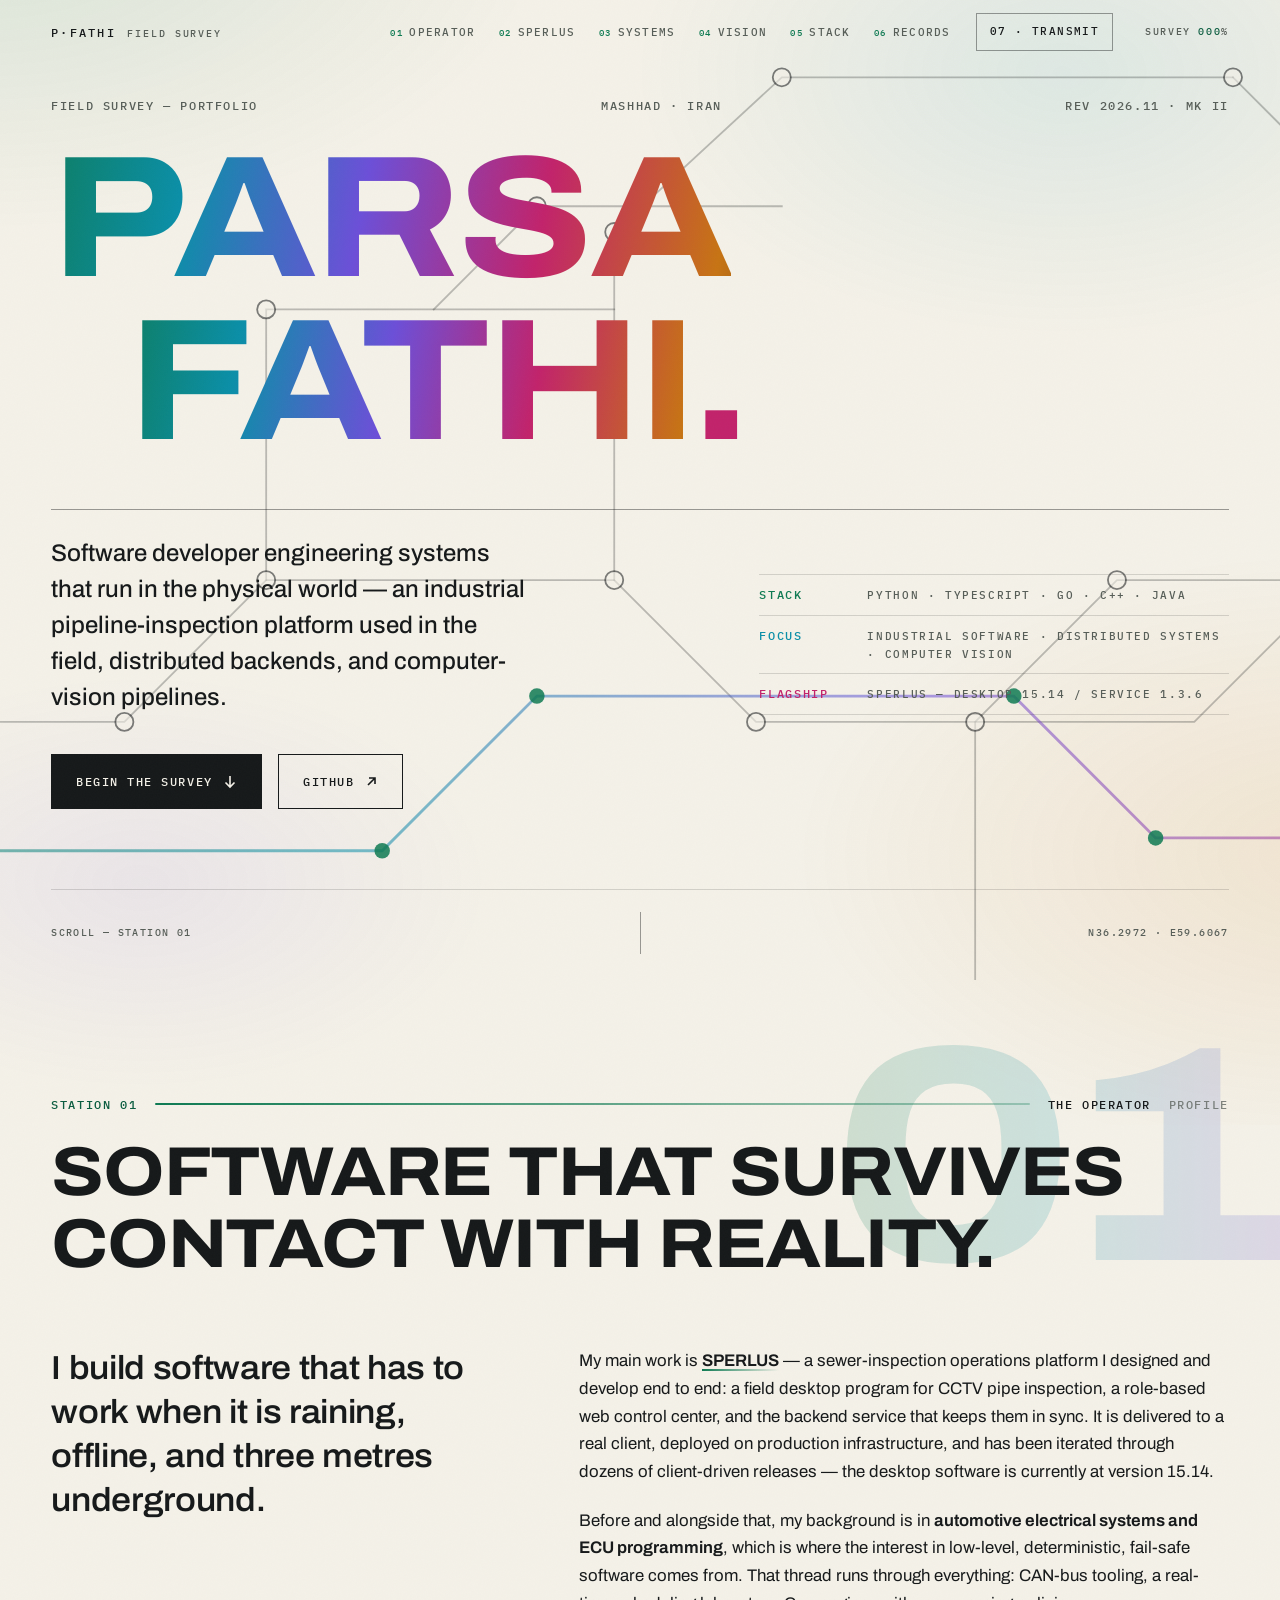
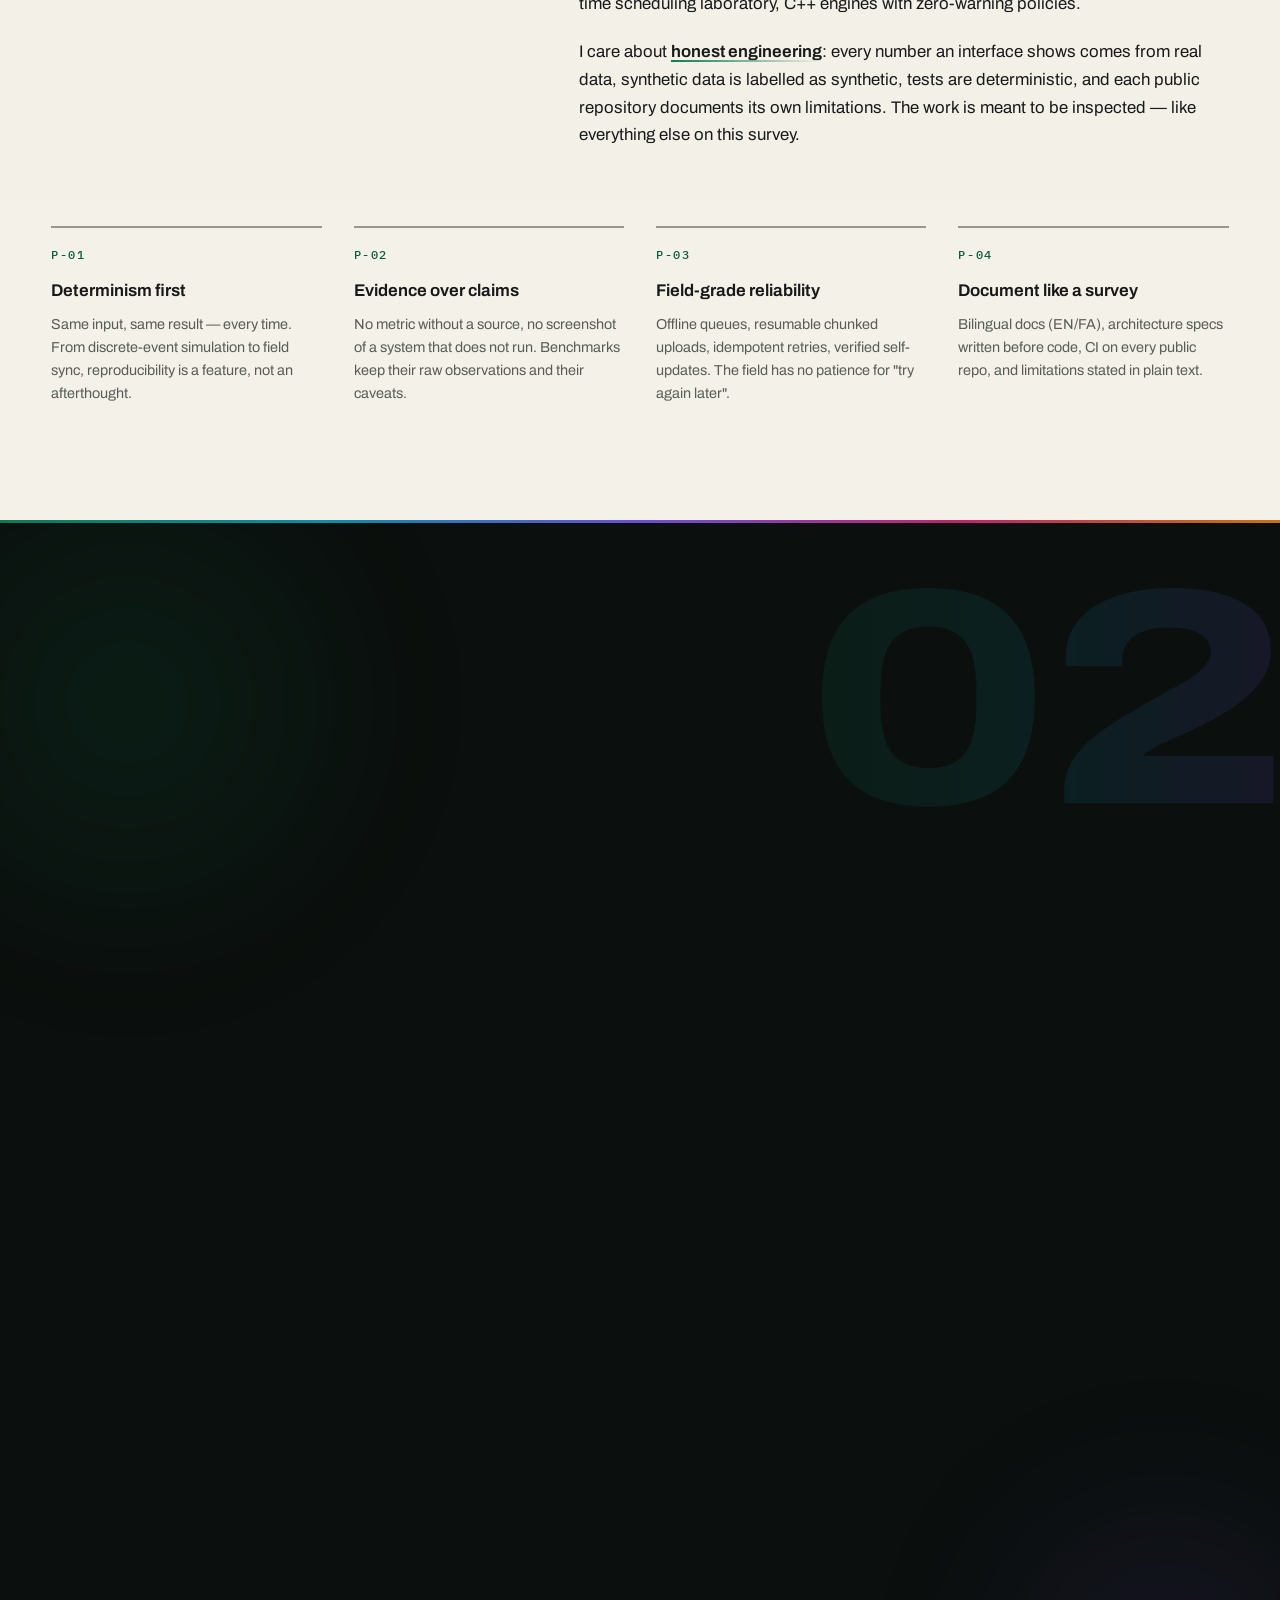
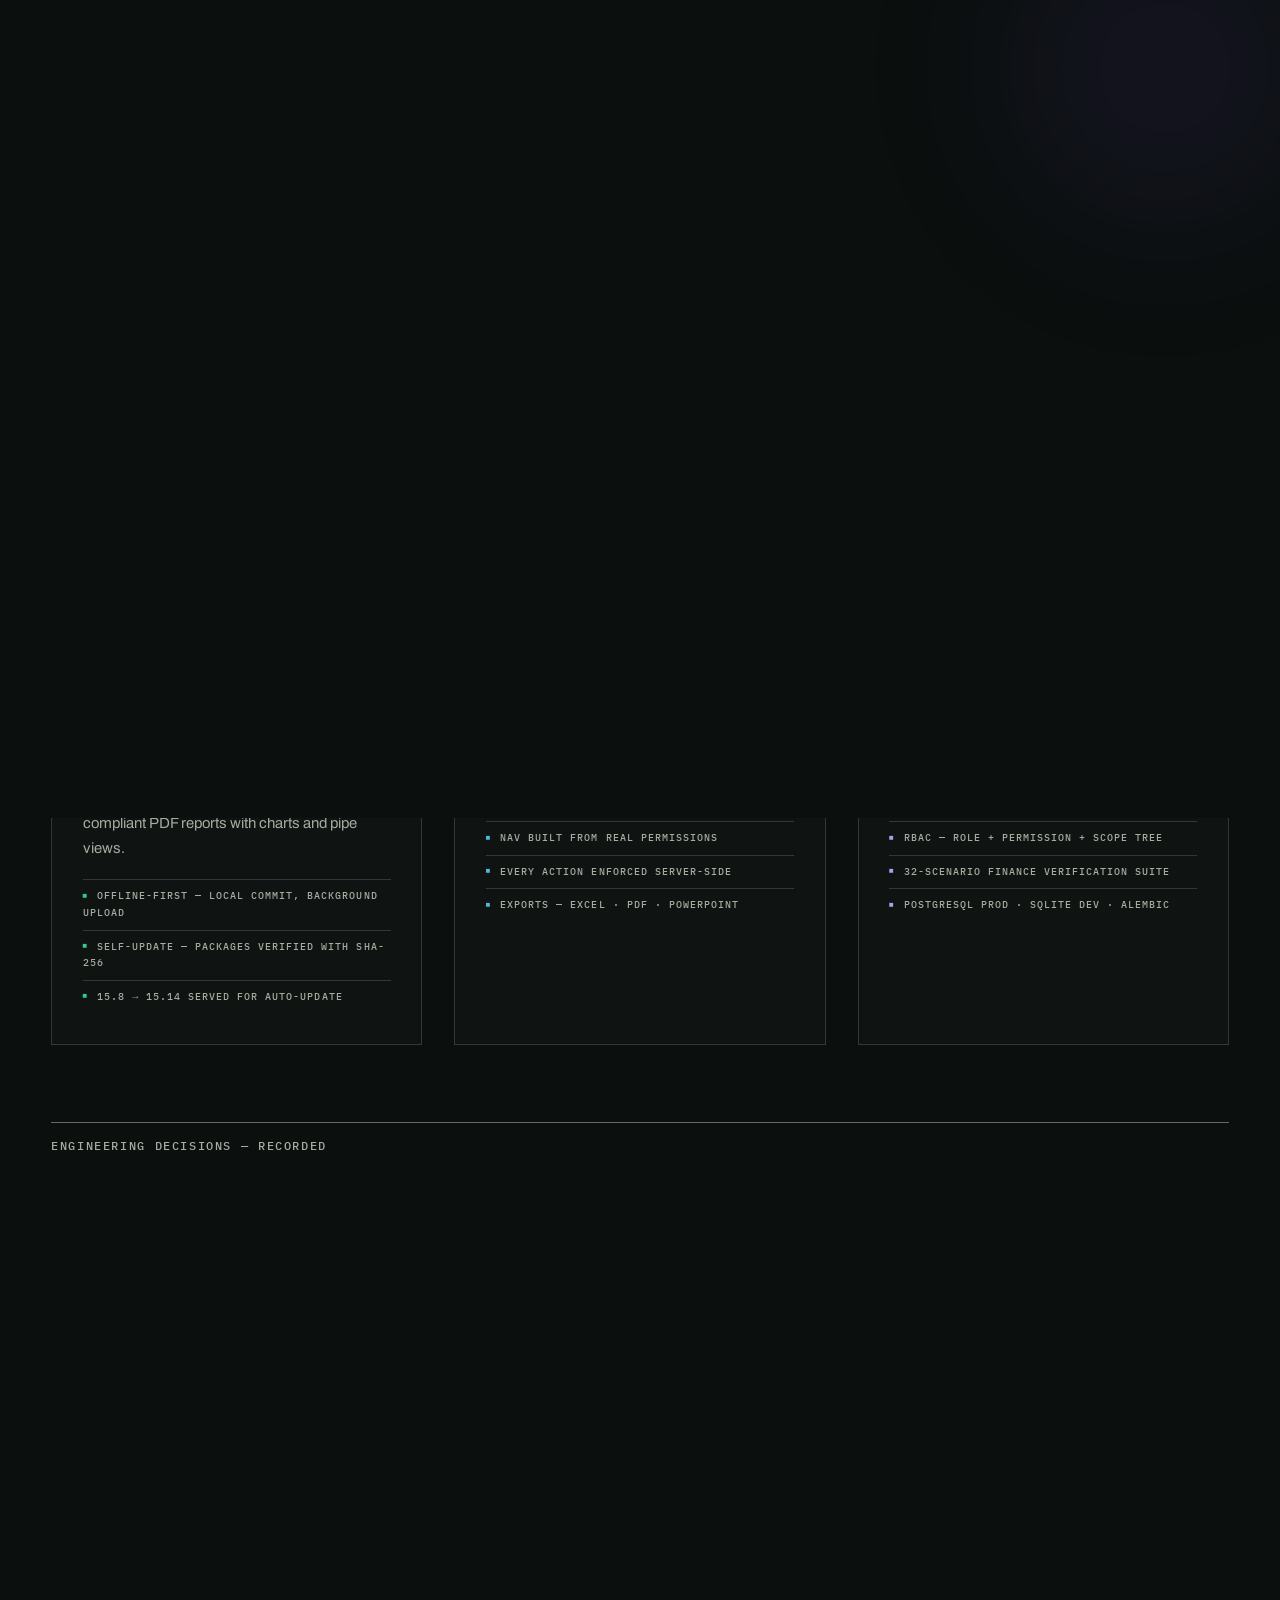
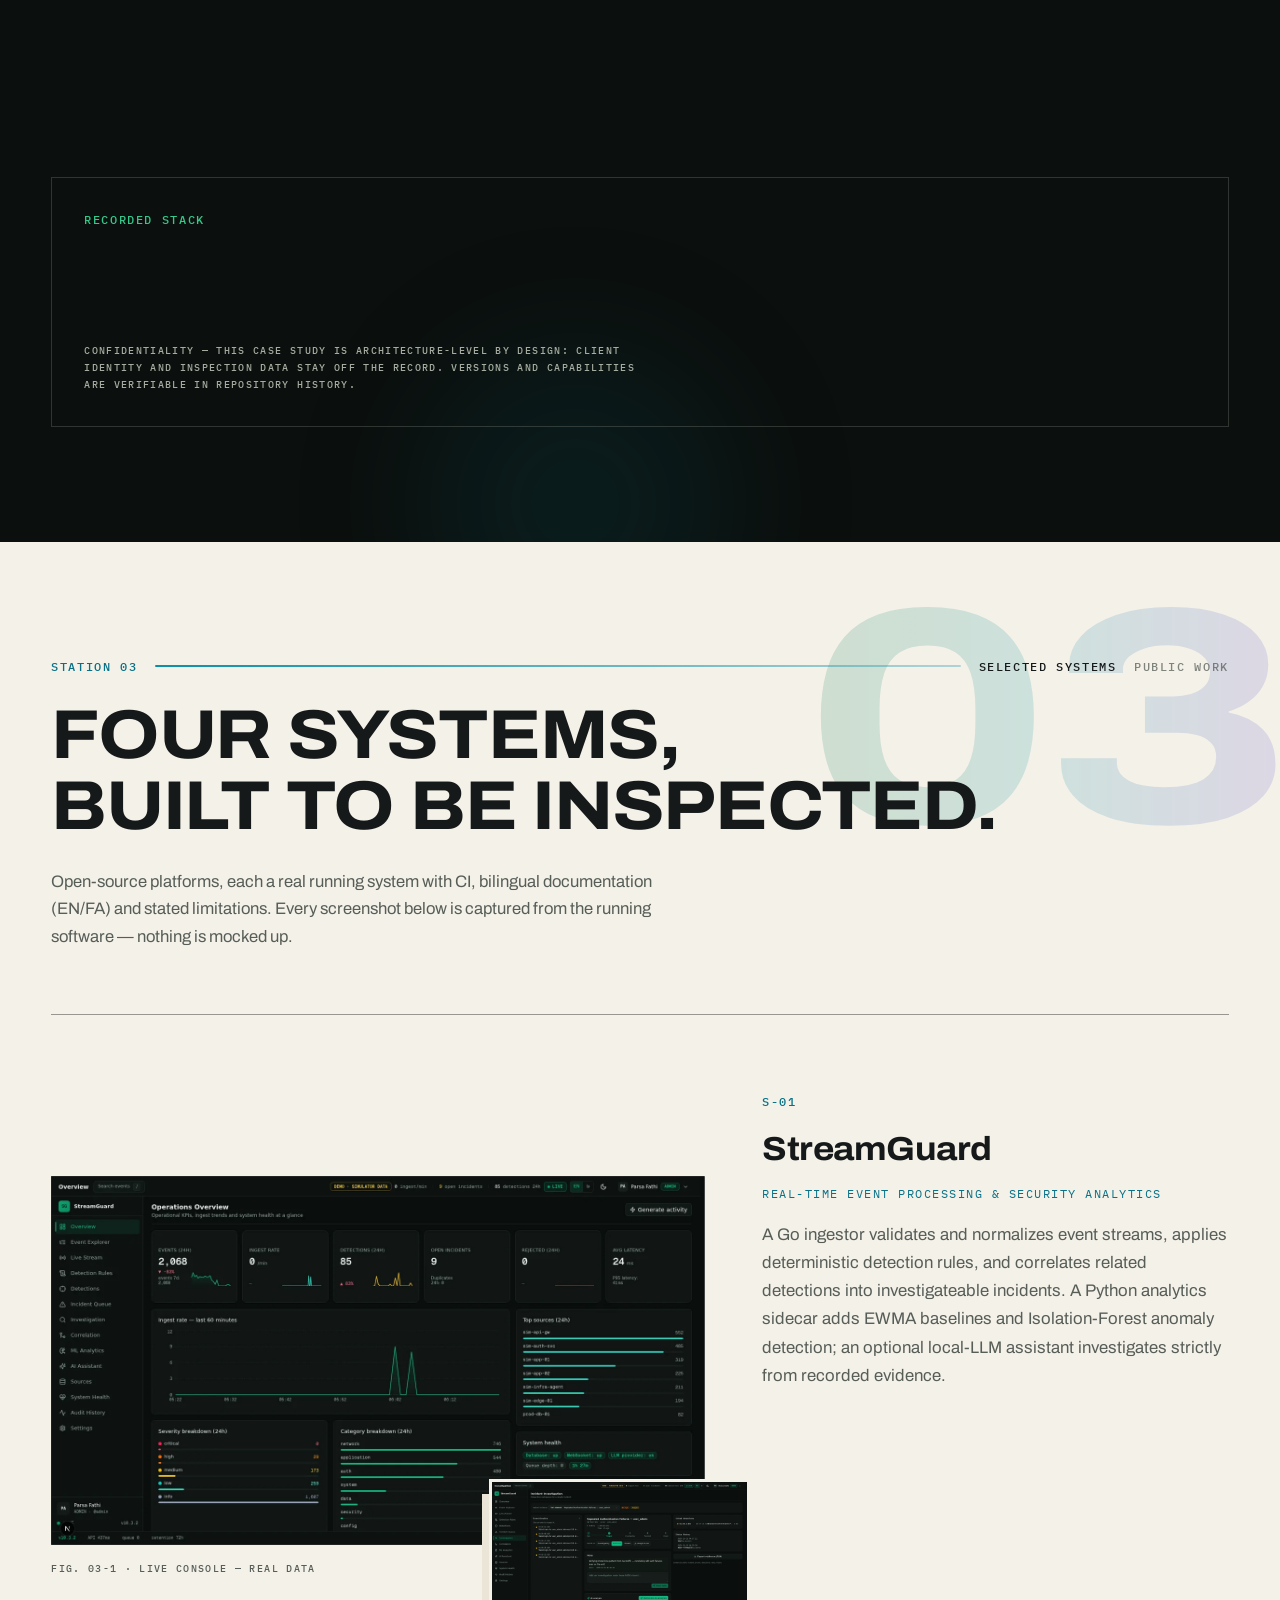
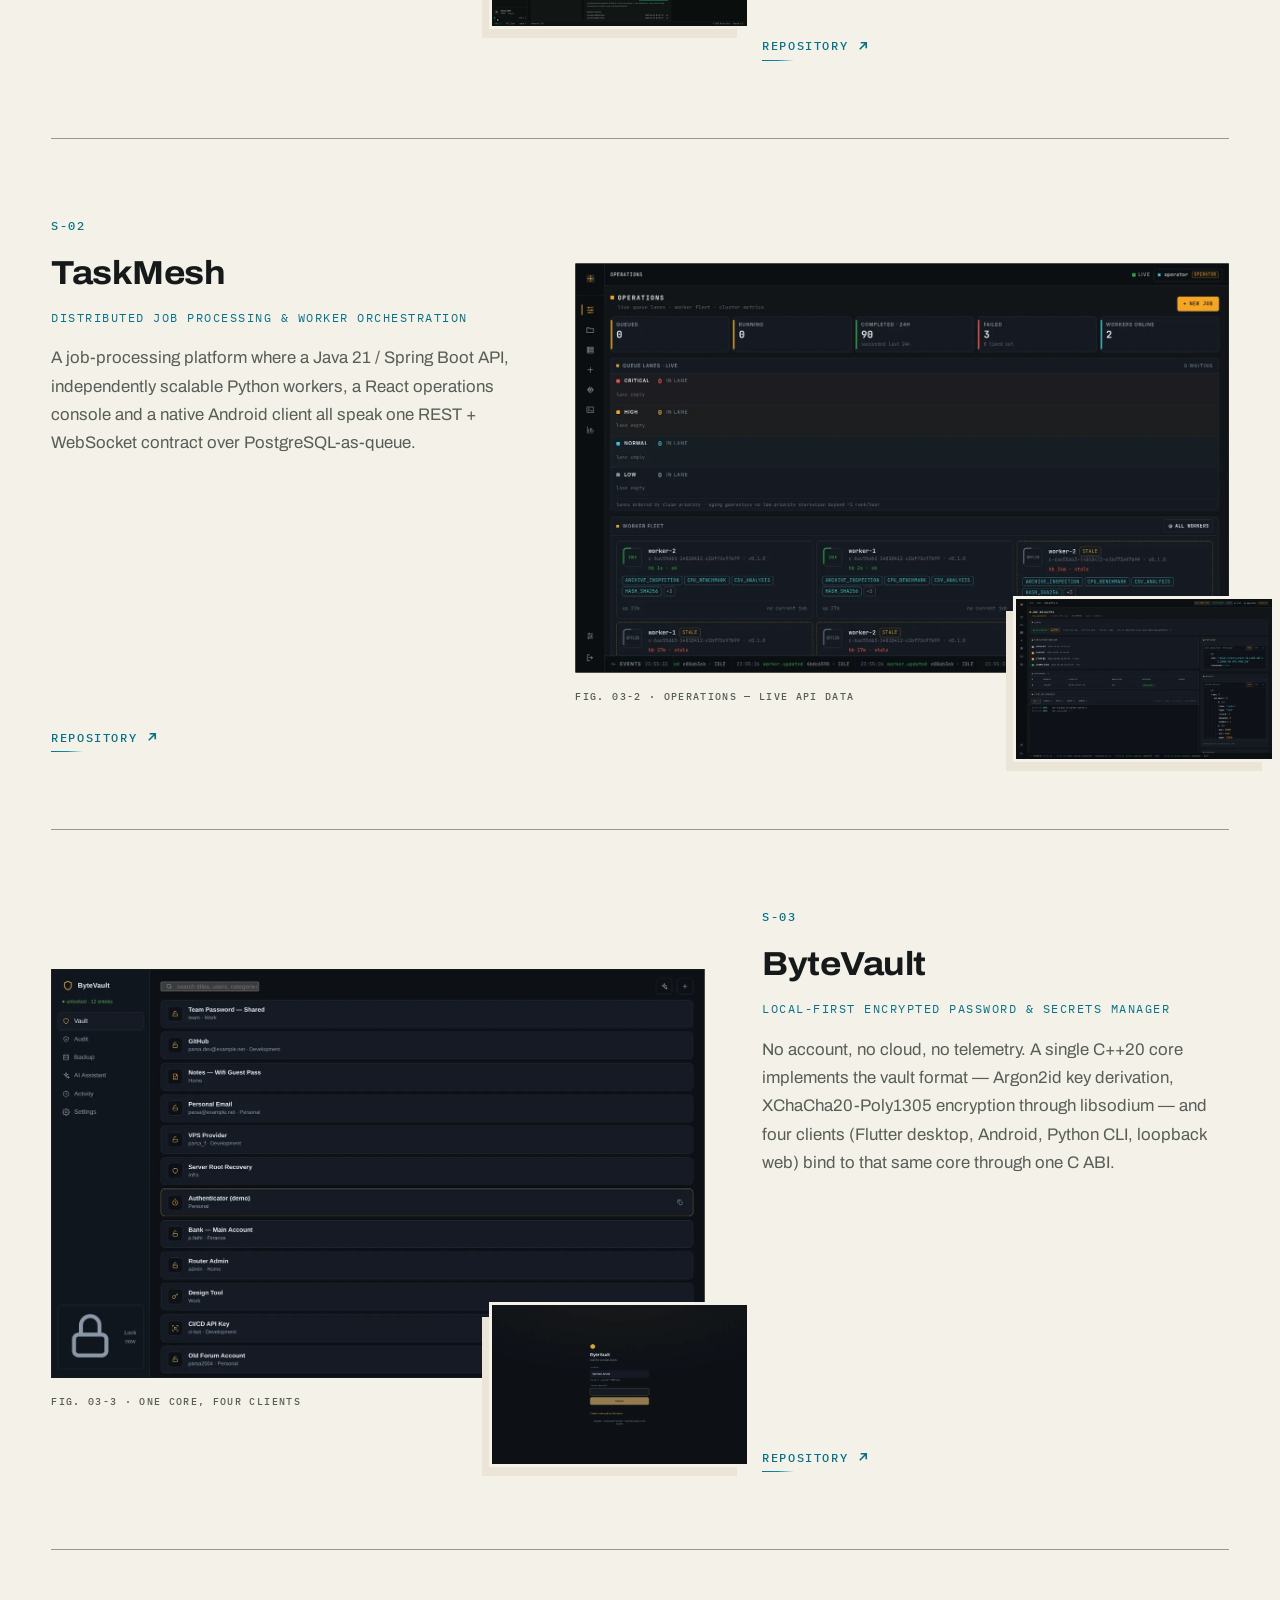
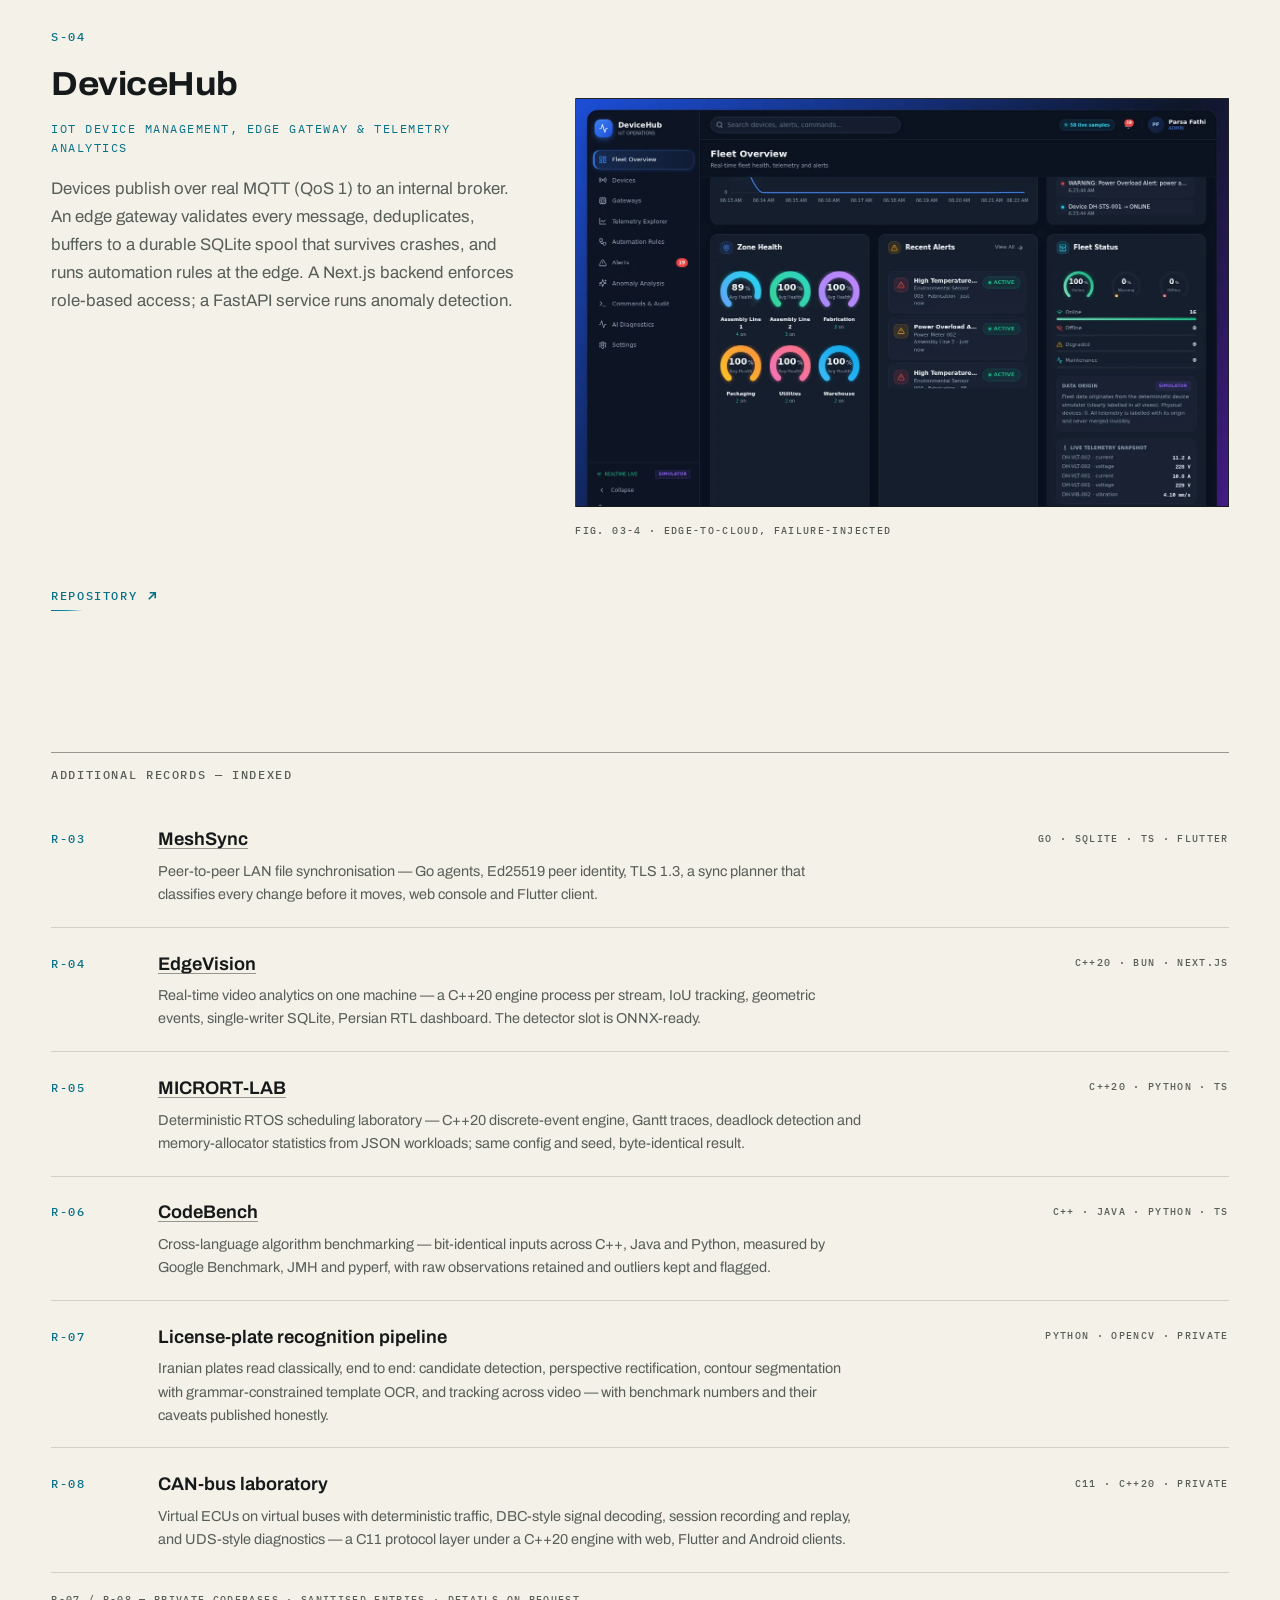
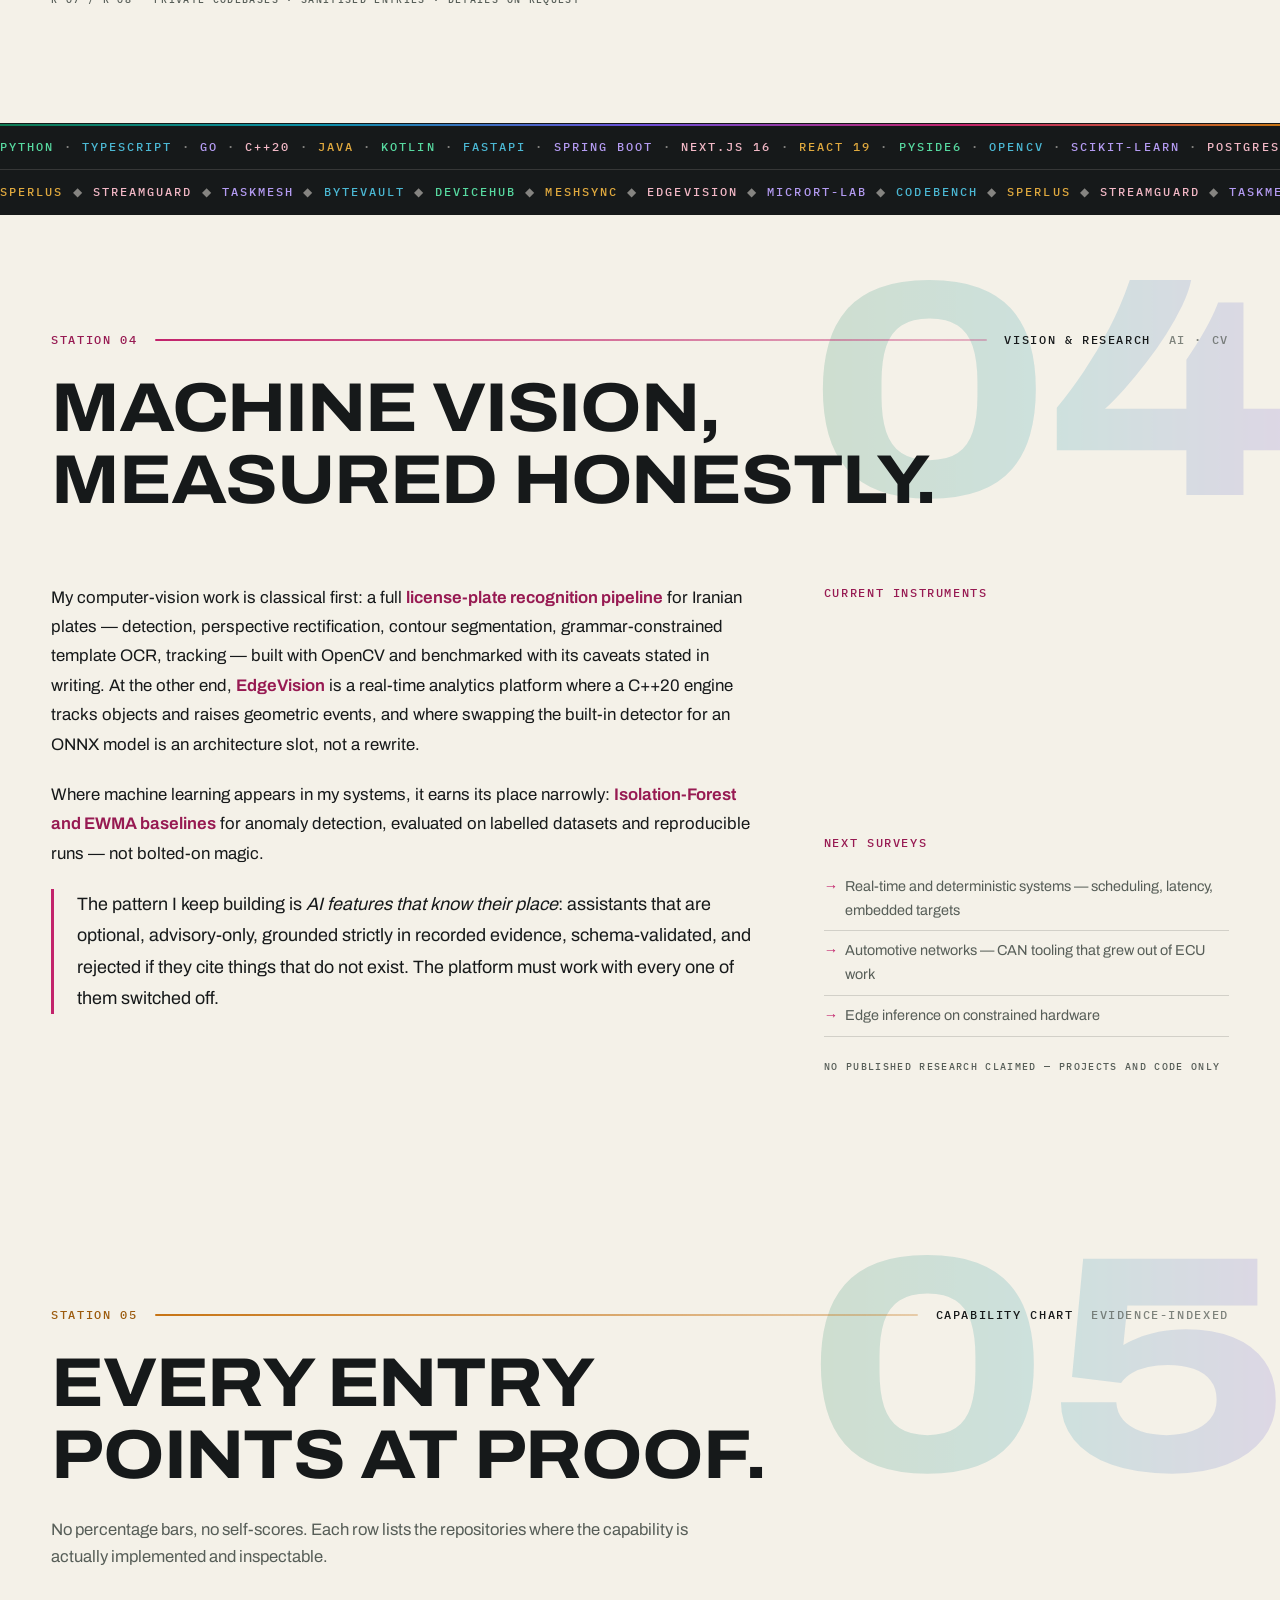
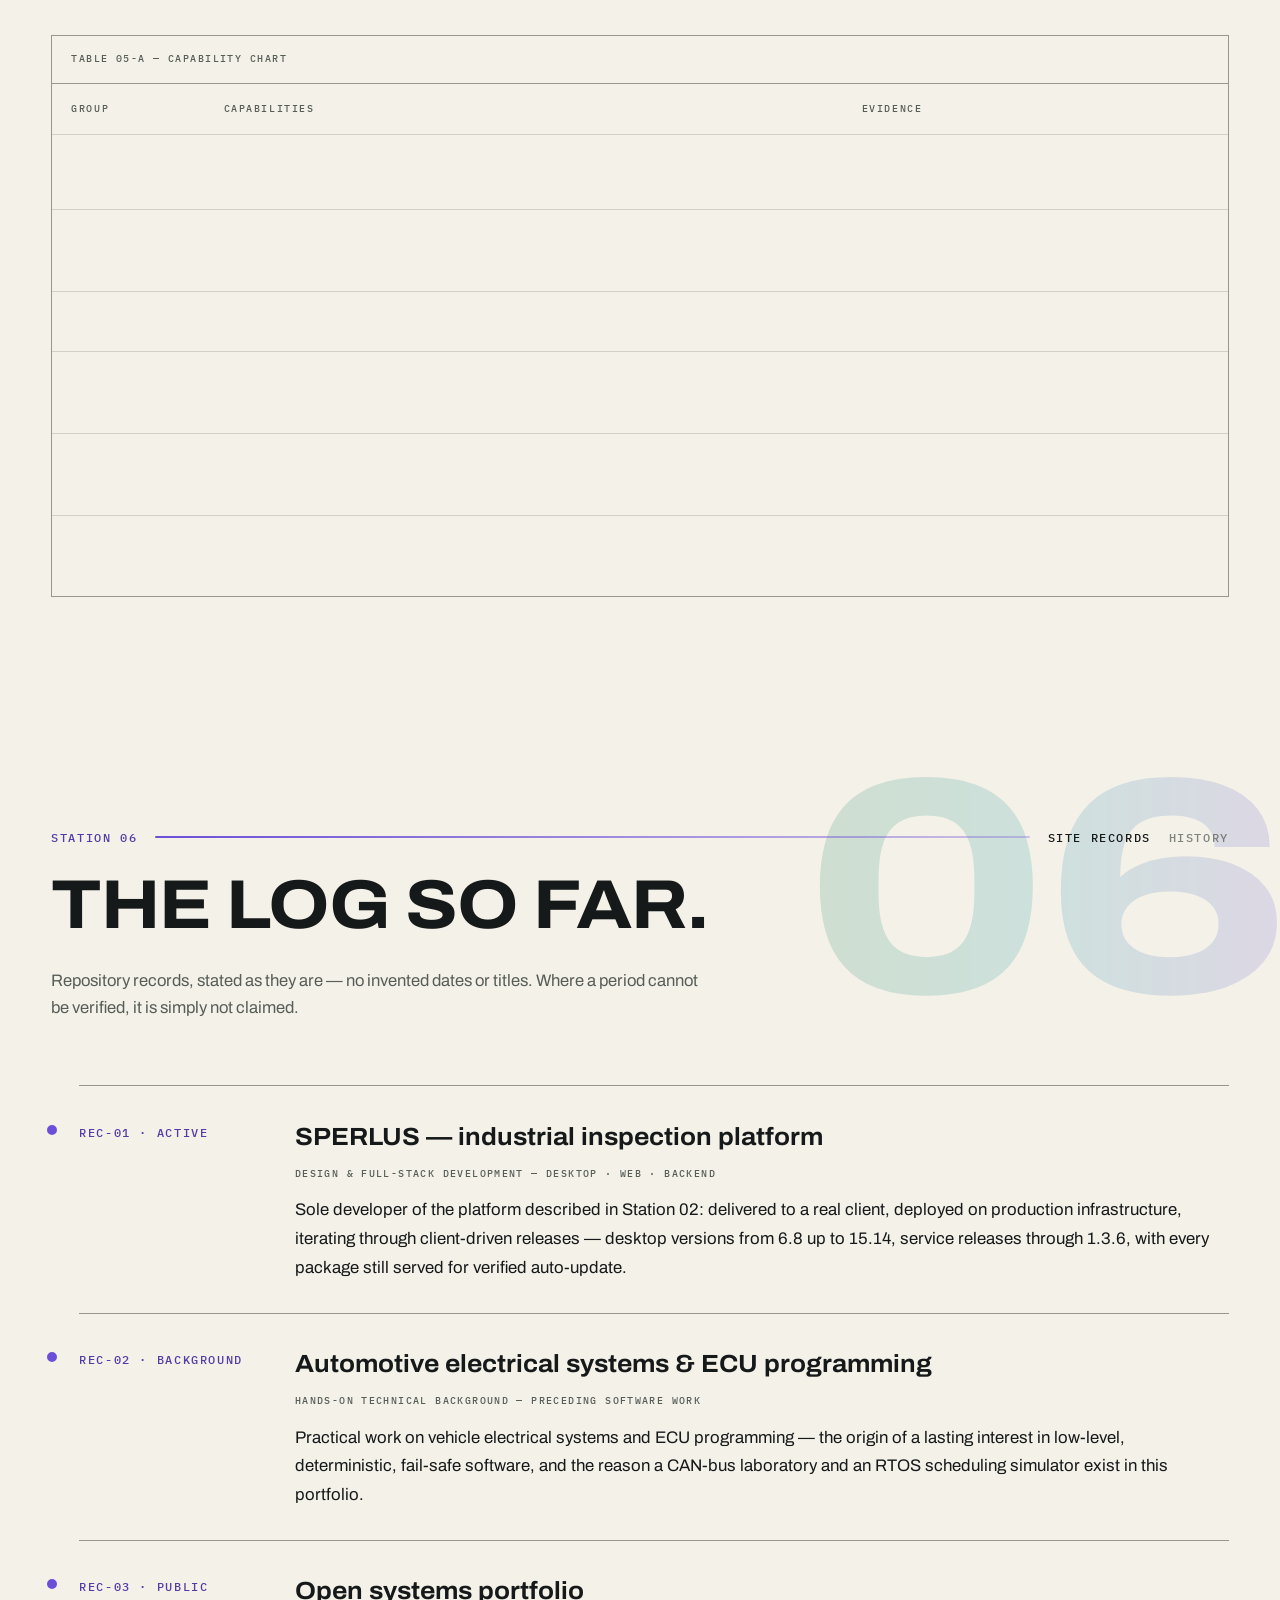
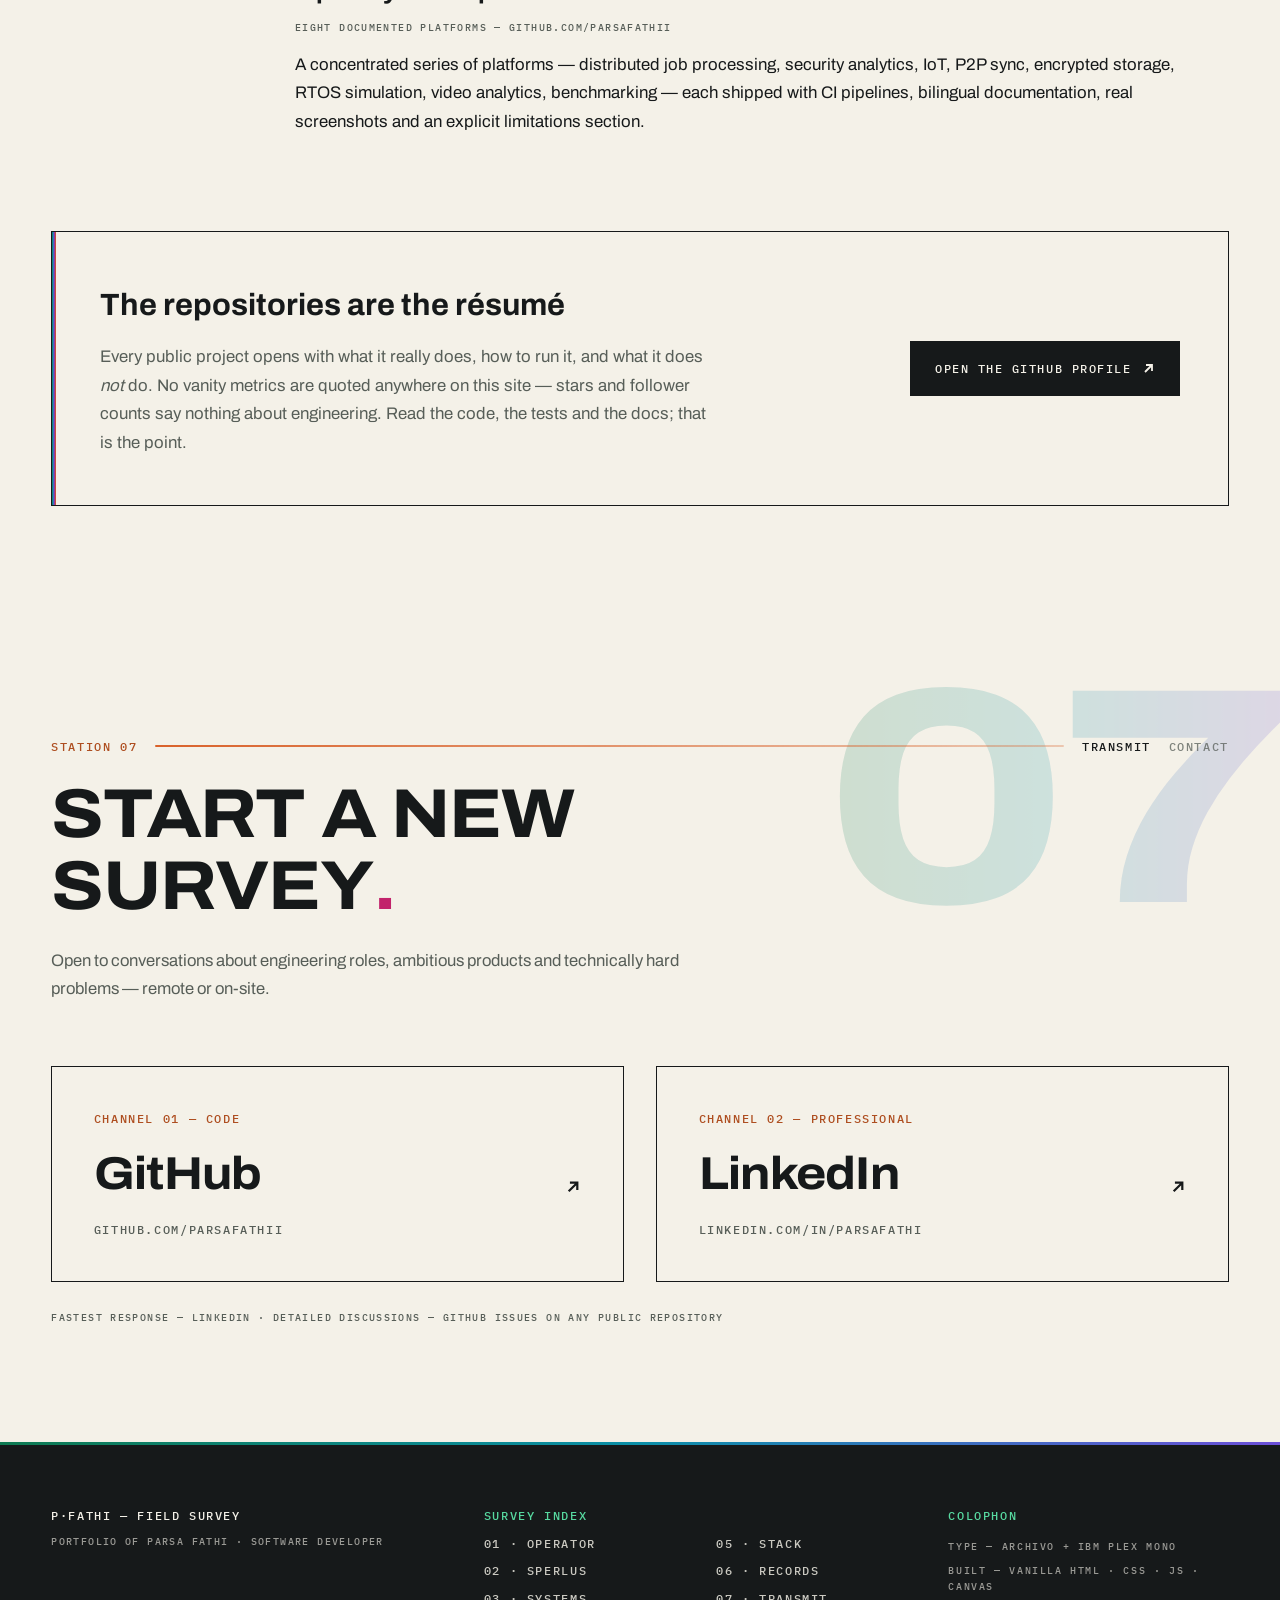
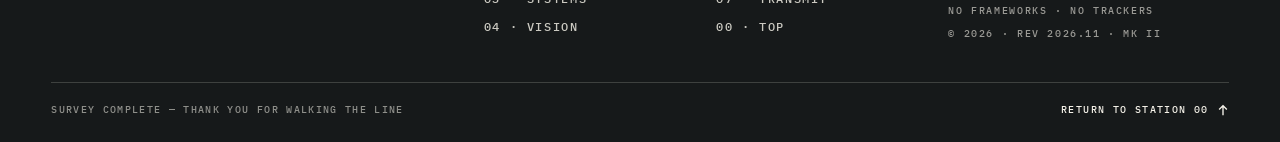
==== commit 7903d7c3: "Portfolio MK II: spectrum hero (gradient title, constellation canvas, gradient route), SPERLUS stats" ====
--- a/index.html
+++ b/index.html
@@ -7,7 +7,7 @@
   <meta name="description" content="Portfolio of Parsa Fathi — software developer building systems that run in the real world: SPERLUS, an industrial pipeline-inspection platform in production use, plus distributed backends and computer-vision pipelines. Python · TypeScript · Go · C++.">
   <meta name="author" content="Parsa Fathi">
   <meta name="color-scheme" content="light">
-  <meta name="theme-color" content="#F3F0E7">
+  <meta name="theme-color" content="#F4F1E8">
   <link rel="canonical" href="https://parsafathii.github.io/">
 
   <!-- Open Graph -->
@@ -56,7 +56,7 @@
   }
   </script>
 </head>
-<body>
+<body data-station="00">
   <a class="skip-link" href="#main">Skip to content</a>
 
   <!-- Intro overlay (only when JS is available) -->
@@ -71,6 +71,7 @@
   <!-- Crosshair survey cursor (desktop, fine pointers only) -->
   <div class="crosshair" aria-hidden="true">
     <span class="ch-x"></span><span class="ch-y"></span>
+    <span class="ch-dot"></span>
     <span class="ch-read mono" id="chRead">E 0000 · N 0000</span>
   </div>
 
@@ -121,6 +122,14 @@
     <!-- ================= STATION 00 · HERO ================= -->
     <section class="hero" id="top" aria-label="Introduction">
       <svg class="hero-net" viewBox="0 0 1440 760" preserveAspectRatio="xMidYMid slice" aria-hidden="true">
+        <defs>
+          <linearGradient id="routeGrad" x1="0" y1="0" x2="1" y2="0">
+            <stop offset="0" stop-color="#0E7A52"/>
+            <stop offset=".35" stop-color="#0B8FA8"/>
+            <stop offset=".65" stop-color="#6C4FD8"/>
+            <stop offset="1" stop-color="#C2236B"/>
+          </linearGradient>
+        </defs>
         <g class="net-lines">
           <path pathLength="1" d="M-20 560 H320 L430 450 H700 L810 560 H1150 L1260 450 H1460" />
           <path pathLength="1" d="M180 760 V560" />
@@ -143,16 +152,18 @@
         </g>
       </svg>
 
+      <canvas class="hero-canvas" id="heroCanvas" aria-hidden="true"></canvas>
+
       <div class="container hero-inner">
         <div class="hero-meta mono" data-reveal>
           <span>FIELD SURVEY — PORTFOLIO</span>
           <span class="hm-mid">MASHHAD · IRAN</span>
-          <span>REV 2026.11</span>
+          <span>REV 2026.11 · MK II</span>
         </div>
 
         <h1 class="hero-title">
           <span class="line"><span class="line-in">PARSA</span></span>
-          <span class="line"><span class="line-in">FATHI<b class="tick">.</b></span></span>
+          <span class="line"><span class="line-in">FATHI</span><b class="tick" aria-hidden="true">.</b></span>
         </h1>
 
         <div class="hero-grid">
@@ -203,8 +214,8 @@
         </header>
 
         <div class="about-grid">
-          <div class="about-lede" data-reveal>
-            <p class="big-line">I build software that has to work when it is raining, offline, and three metres underground.</p>
+          <div class="about-lede">
+            <p class="big-line" data-chars>I build software that has to work when it is raining, offline, and three metres underground.</p>
           </div>
           <div class="about-body" data-reveal>
             <p>My main work is <strong>SPERLUS</strong> — a sewer-inspection operations platform I designed and develop end to end: a field desktop program for CCTV pipe inspection, a role-based web control center, and the backend service that keeps them in sync. It is delivered to a real client, deployed on production infrastructure, and has been iterated through dozens of client-driven releases — the desktop software is currently at version 15.14.</p>
@@ -240,6 +251,7 @@
 
     <!-- ================= STATION 02 · SPERLUS ================= -->
     <section class="station sperlus" id="sperlus" aria-labelledby="sperlus-title">
+      <div class="aurora" aria-hidden="true"><span></span><span></span><span></span></div>
       <div class="ghost-no" aria-hidden="true">02</div>
       <div class="container">
         <header class="station-head" data-reveal>
@@ -269,15 +281,15 @@
             <g class="arch-lines">
               <path pathLength="1" d="M290 215 H390" class="sync"/>
               <path pathLength="1" d="M690 215 H590" class="rest"/>
-              <path pathLength="1" d="M470 315 V380"/>
-              <path pathLength="1" d="M510 315 V380"/>
+              <path pathLength="1" d="M470 315 V380" class="flow-db"/>
+              <path pathLength="1" d="M510 315 V345 H640 V380" class="flow-media"/>
             </g>
             <g class="arch-labels mono">
-              <text x="340" y="185" text-anchor="middle">IDEMPOTENT SYNC</text>
-              <text x="340" y="250" text-anchor="middle">CHUNKED MEDIA</text>
-              <text x="640" y="195" text-anchor="middle">REST · WS</text>
-              <text x="470" y="355" text-anchor="end">SQL · ALEMBIC</text>
-              <text x="512" y="355" text-anchor="start">FS / S3-READY</text>
+              <text x="340" y="183" text-anchor="middle">IDEMPOTENT SYNC</text>
+              <text x="340" y="248" text-anchor="middle">CHUNKED MEDIA</text>
+              <text x="640" y="193" text-anchor="middle">REST · WS</text>
+              <text x="458" y="340" text-anchor="end">SQL · ALEMBIC</text>
+              <text x="524" y="340" text-anchor="start">FS / S3-READY</text>
             </g>
             <g class="arch-boxes">
               <g class="abox">
@@ -322,6 +334,29 @@
           </svg>
         </figure>
 
+        <div class="sp-stats" data-reveal>
+          <div class="stat">
+            <span class="stat-n mono" data-count="15.14" data-decimals="2">15.14</span>
+            <span class="stat-l mono">CURRENT DESKTOP VERSION</span>
+          </div>
+          <div class="stat">
+            <span class="stat-n mono">1.3.6</span>
+            <span class="stat-l mono">CURRENT SERVICE RELEASE</span>
+          </div>
+          <div class="stat">
+            <span class="stat-n mono" data-count="45" data-suffix="+">45+</span>
+            <span class="stat-l mono">STANDARD DEFECT CODES</span>
+          </div>
+          <div class="stat">
+            <span class="stat-n mono" data-count="11">11</span>
+            <span class="stat-l mono">BACKEND MODULES</span>
+          </div>
+          <div class="stat">
+            <span class="stat-n mono" data-count="32">32</span>
+            <span class="stat-l mono">FINANCE TEST SCENARIOS</span>
+          </div>
+        </div>
+
         <div class="sperlus-cols">
           <article class="sp-card" data-reveal>
             <span class="mono sp-tag">FIELD UNIT</span>
@@ -412,8 +447,8 @@
           running software — nothing is mocked up.</p>
         </header>
 
-        <article class="feature" id="s-01" data-reveal>
-          <div class="feature-media">
+        <article class="feature" id="s-01">
+          <div class="feature-media" data-reveal="media">
             <figure class="shot shot-main">
               <img src="assets/img/streamguard-overview.webp" width="1400" height="788" loading="lazy" decoding="async" alt="StreamGuard console overview: live event stream, detection rules and incident queue fed by real data.">
             </figure>
@@ -422,7 +457,7 @@
             </figure>
             <span class="mono shot-cap">FIG. 03-1 · LIVE CONSOLE — REAL DATA</span>
           </div>
-          <div class="feature-body">
+          <div class="feature-body" data-reveal>
             <div class="feature-no mono">S-01</div>
             <h3>StreamGuard</h3>
             <p class="feature-tag">Real-time event processing &amp; security analytics</p>
@@ -441,8 +476,8 @@
           </div>
         </article>
 
-        <article class="feature feature-flip" id="s-02" data-reveal>
-          <div class="feature-media">
+        <article class="feature feature-flip" id="s-02">
+          <div class="feature-media" data-reveal="media">
             <figure class="shot shot-main">
               <img src="assets/img/taskmesh-operations.webp" width="1400" height="875" loading="lazy" decoding="async" alt="TaskMesh operations dashboard: queue lanes, worker fleet and a live event ticker.">
             </figure>
@@ -451,7 +486,7 @@
             </figure>
             <span class="mono shot-cap">FIG. 03-2 · OPERATIONS — LIVE API DATA</span>
           </div>
-          <div class="feature-body">
+          <div class="feature-body" data-reveal>
             <div class="feature-no mono">S-02</div>
             <h3>TaskMesh</h3>
             <p class="feature-tag">Distributed job processing &amp; worker orchestration</p>
@@ -470,8 +505,8 @@
           </div>
         </article>
 
-        <article class="feature" id="s-03" data-reveal>
-          <div class="feature-media">
+        <article class="feature" id="s-03">
+          <div class="feature-media" data-reveal="media">
             <figure class="shot shot-main">
               <img src="assets/img/bytevault-vault.webp" width="1400" height="875" loading="lazy" decoding="async" alt="ByteVault vault overview: search, categories and one-tap copy, with synthetic demo entries.">
             </figure>
@@ -480,7 +515,7 @@
             </figure>
             <span class="mono shot-cap">FIG. 03-3 · ONE CORE, FOUR CLIENTS</span>
           </div>
-          <div class="feature-body">
+          <div class="feature-body" data-reveal>
             <div class="feature-no mono">S-03</div>
             <h3>ByteVault</h3>
             <p class="feature-tag">Local-first encrypted password &amp; secrets manager</p>
@@ -499,14 +534,14 @@
           </div>
         </article>
 
-        <article class="feature feature-flip" id="s-04" data-reveal>
-          <div class="feature-media">
+        <article class="feature feature-flip" id="s-04">
+          <div class="feature-media" data-reveal="media">
             <figure class="shot shot-main">
               <img src="assets/img/devicehub-overview.webp" width="1400" height="875" loading="lazy" decoding="async" alt="DeviceHub fleet overview: KPIs, live charts and fleet health, fed by clearly-labelled simulator data.">
             </figure>
             <span class="mono shot-cap">FIG. 03-4 · EDGE-TO-CLOUD, FAILURE-INJECTED</span>
           </div>
-          <div class="feature-body">
+          <div class="feature-body" data-reveal>
             <div class="feature-no mono">S-04</div>
             <h3>DeviceHub</h3>
             <p class="feature-tag">IoT device management, edge gateway &amp; telemetry analytics</p>
@@ -584,9 +619,17 @@
 
     <!-- ================= MARQUEE ================= -->
     <div class="marquee" aria-hidden="true">
-      <div class="marquee-track mono">
-        <span>PYTHON · TYPESCRIPT · GO · C++20 · JAVA · KOTLIN · FASTAPI · SPRING BOOT · NEXT.JS 16 · REACT 19 · PY SIDE6 · OPENCV · SCIKIT-LEARN · POSTGRESQL · SQLITE · MQTT · WEBSOCKET · DOCKER · GITHUB ACTIONS ·&nbsp;</span>
-        <span>PYTHON · TYPESCRIPT · GO · C++20 · JAVA · KOTLIN · FASTAPI · SPRING BOOT · NEXT.JS 16 · REACT 19 · PY SIDE6 · OPENCV · SCIKIT-LEARN · POSTGRESQL · SQLITE · MQTT · WEBSOCKET · DOCKER · GITHUB ACTIONS ·&nbsp;</span>
+      <div class="marquee-row">
+        <div class="marquee-track mono" data-mq>
+          <span><b class="m1">PYTHON</b> · <b class="m2">TYPESCRIPT</b> · <b class="m3">GO</b> · <b class="m4">C++20</b> · <b class="m5">JAVA</b> · <b class="m1">KOTLIN</b> · <b class="m2">FASTAPI</b> · <b class="m3">SPRING BOOT</b> · <b class="m4">NEXT.JS 16</b> · <b class="m5">REACT 19</b> · <b class="m1">PYSIDE6</b> · <b class="m2">OPENCV</b> · <b class="m3">SCIKIT-LEARN</b> · <b class="m4">POSTGRESQL</b> · <b class="m5">SQLITE</b> · <b class="m1">MQTT</b> · <b class="m2">WEBSOCKET</b> · <b class="m3">DOCKER</b> · <b class="m4">GITHUB ACTIONS</b> ·&nbsp;</span>
+          <span><b class="m1">PYTHON</b> · <b class="m2">TYPESCRIPT</b> · <b class="m3">GO</b> · <b class="m4">C++20</b> · <b class="m5">JAVA</b> · <b class="m1">KOTLIN</b> · <b class="m2">FASTAPI</b> · <b class="m3">SPRING BOOT</b> · <b class="m4">NEXT.JS 16</b> · <b class="m5">REACT 19</b> · <b class="m1">PYSIDE6</b> · <b class="m2">OPENCV</b> · <b class="m3">SCIKIT-LEARN</b> · <b class="m4">POSTGRESQL</b> · <b class="m5">SQLITE</b> · <b class="m1">MQTT</b> · <b class="m2">WEBSOCKET</b> · <b class="m3">DOCKER</b> · <b class="m4">GITHUB ACTIONS</b> ·&nbsp;</span>
+        </div>
+      </div>
+      <div class="marquee-row marquee-rev">
+        <div class="marquee-track mono" data-mq>
+          <span><b class="m5">SPERLUS</b> ◆ <b class="m4">STREAMGUARD</b> ◆ <b class="m3">TASKMESH</b> ◆ <b class="m2">BYTEVAULT</b> ◆ <b class="m1">DEVICEHUB</b> ◆ <b class="m5">MESHSYNC</b> ◆ <b class="m4">EDGEVISION</b> ◆ <b class="m3">MICRORT-LAB</b> ◆ <b class="m2">CODEBENCH</b> ◆ <b class="m5">SPERLUS</b> ◆ <b class="m4">STREAMGUARD</b> ◆ <b class="m3">TASKMESH</b> ◆ <b class="m2">BYTEVAULT</b> ◆ <b class="m1">DEVICEHUB</b> ◆ <b class="m5">MESHSYNC</b> ◆ <b class="m4">EDGEVISION</b> ◆ <b class="m3">MICRORT-LAB</b> ◆ <b class="m2">CODEBENCH</b> ◆&nbsp;</span>
+          <span><b class="m5">SPERLUS</b> ◆ <b class="m4">STREAMGUARD</b> ◆ <b class="m3">TASKMESH</b> ◆ <b class="m2">BYTEVAULT</b> ◆ <b class="m1">DEVICEHUB</b> ◆ <b class="m5">MESHSYNC</b> ◆ <b class="m4">EDGEVISION</b> ◆ <b class="m3">MICRORT-LAB</b> ◆ <b class="m2">CODEBENCH</b> ◆ <b class="m5">SPERLUS</b> ◆ <b class="m4">STREAMGUARD</b> ◆ <b class="m3">TASKMESH</b> ◆ <b class="m2">BYTEVAULT</b> ◆ <b class="m1">DEVICEHUB</b> ◆ <b class="m5">MESHSYNC</b> ◆ <b class="m4">EDGEVISION</b> ◆ <b class="m3">MICRORT-LAB</b> ◆ <b class="m2">CODEBENCH</b> ◆&nbsp;</span>
+        </div>
       </div>
     </div>
 
@@ -766,7 +809,7 @@
           </div>
           <h2 class="station-title contact-title" id="contact-title">
             <span class="line"><span class="line-in">Start a new</span></span>
-            <span class="line"><span class="line-in">survey<b class="tick">.</b></span></span>
+            <span class="line"><span class="line-in">survey</span><b class="tick" aria-hidden="true">.</b></span>
           </h2>
           <p class="station-sub">Open to conversations about engineering roles, ambitious products
           and technically hard problems — remote or on-site.</p>
@@ -814,9 +857,9 @@
       <div class="foot-col mono">
         <p class="foot-h">COLOPHON</p>
         <p class="foot-dim">TYPE — ARCHIVO + IBM PLEX MONO</p>
-        <p class="foot-dim">BUILT — VANILLA HTML · CSS · JS</p>
+        <p class="foot-dim">BUILT — VANILLA HTML · CSS · JS · CANVAS</p>
         <p class="foot-dim">NO FRAMEWORKS · NO TRACKERS</p>
-        <p class="foot-dim">© 2026 · REV 2026.11</p>
+        <p class="foot-dim">© 2026 · REV 2026.11 · MK II</p>
       </div>
     </div>
     <div class="container foot-rule mono">
--- a/assets/css/style.css
+++ b/assets/css/style.css
@@ -1,7 +1,8 @@
 /* ============================================================
-   PARSA FATHI — FIELD SURVEY PORTFOLIO
-   Design system: cartographic field report, utility green,
-   Archivo (variable) + IBM Plex Mono. Vanilla CSS, no build.
+   PARSA FATHI — FIELD SURVEY PORTFOLIO · MK II "SPECTRUM"
+   Design system: cartographic field report, five-band survey
+   spectrum (green · cyan · violet · magenta · amber), Archivo
+   (variable) + IBM Plex Mono. Vanilla CSS, no build.
    ============================================================ */
 
 /* ---------- Fonts (self-hosted) ---------- */
@@ -30,20 +31,43 @@
 
 /* ---------- Tokens ---------- */
 :root {
-  --paper: #F3F0E7;
-  --paper-2: #EAE6D8;
-  --ink: #1A1E1A;
-  --ink-2: #5A6058;
-  --line: rgba(26, 30, 26, .16);
-  --line-strong: rgba(26, 30, 26, .42);
-  --accent: #14684A;
-  --accent-deep: #0D5238;
-  --amber: #A87A0B;
-
-  --deep-bg: #10140F;
-  --deep-ink: #ECE9DE;
-  --deep-dim: #A9AD9F;
-  --deep-accent: #57C08F;
+  --paper: #F4F1E8;
+  --paper-2: #EAE5D6;
+  --ink: #16191A;
+  --ink-2: #575E58;
+  --line: rgba(22, 25, 26, .15);
+  --line-strong: rgba(22, 25, 26, .42);
+
+  /* survey spectrum */
+  --c-green: #0E7A52;
+  --c-green-deep: #0A5C3F;
+  --c-cyan: #0B8FA8;
+  --c-cyan-deep: #087187;
+  --c-violet: #6C4FD8;
+  --c-violet-deep: #533CA8;
+  --c-magenta: #C2236B;
+  --c-magenta-deep: #971A52;
+  --c-amber: #C77414;
+  --c-amber-deep: #9C5B0E;
+  --c-orange: #D9622B;
+  --c-orange-deep: #AE4E20;
+
+  --spectrum: linear-gradient(90deg,
+    var(--c-green), var(--c-cyan), var(--c-violet), var(--c-magenta), var(--c-amber));
+  --spectrum-soft: linear-gradient(90deg,
+    #0E7A52, #0B8FA8, #6C4FD8, #C2236B, #C77414);
+
+  /* station accent — rotated per station below */
+  --acc: var(--c-green);
+  --acc-deep: var(--c-green-deep);
+  --acc-soft: rgba(14, 122, 82, .12);
+
+  --deep-bg: #0B0F0D;
+  --deep-ink: #EDEAE0;
+  --deep-dim: #A6ACA0;
+  --deep-accent: #34C98A;
+  --deep-line: rgba(237, 234, 224, .17);
+  --deep-line-strong: rgba(237, 234, 224, .42);
 
   --font-d: 'Archivo', 'Helvetica Neue', Arial, sans-serif;
   --font-m: 'IBM Plex Mono', 'Courier New', monospace;
@@ -51,9 +75,35 @@
   --container: 1380px;
   --gutter: clamp(1.25rem, 4vw, 4rem);
   --ease: cubic-bezier(.22, 1, .36, 1);
+  --ease-io: cubic-bezier(.65, 0, .35, 1);
   --dur: .8s;
   --head-h: 64px;
 }
+
+/* ---------- Station accent rotation ---------- */
+.about   { --acc: var(--c-green);   --acc-deep: var(--c-green-deep);   --acc-soft: rgba(14,122,82,.12); }
+.sperlus { --acc: var(--deep-accent); --acc-deep: #7FD9AE; }
+.systems { --acc: var(--c-cyan);    --acc-deep: var(--c-cyan-deep);    --acc-soft: rgba(11,143,168,.12); }
+.vision  { --acc: var(--c-magenta); --acc-deep: var(--c-magenta-deep); --acc-soft: rgba(194,35,107,.10); }
+.stack   { --acc: var(--c-amber);   --acc-deep: var(--c-amber-deep);   --acc-soft: rgba(199,116,20,.12); }
+.records { --acc: var(--c-violet);  --acc-deep: var(--c-violet-deep);  --acc-soft: rgba(108,79,216,.12); }
+.contact { --acc: var(--c-orange);  --acc-deep: var(--c-orange-deep);  --acc-soft: rgba(217,98,43,.12); }
+
+/* nav index color follows the active station */
+body[data-station="01"] { --nav-acc: var(--c-green); }
+body[data-station="02"] { --nav-acc: #34C98A; }
+body[data-station="03"] { --nav-acc: var(--c-cyan); }
+body[data-station="04"] { --nav-acc: var(--c-magenta); }
+body[data-station="05"] { --nav-acc: var(--c-amber); }
+body[data-station="06"] { --nav-acc: var(--c-violet); }
+body[data-station="07"] { --nav-acc: var(--c-orange); }
+
+/* ambient light hue follows the active station */
+body[data-station="03"] { --hue: 120deg; }
+body[data-station="04"] { --hue: 245deg; }
+body[data-station="05"] { --hue: 300deg; }
+body[data-station="06"] { --hue: 190deg; }
+body[data-station="07"] { --hue: 330deg; }
 
 /* ---------- Reset & base ---------- */
 *, *::before, *::after { box-sizing: border-box; }
@@ -74,8 +124,14 @@
 h1, h2, h3, h4, p, figure { margin: 0; }
 button { font: inherit; color: inherit; background: none; border: 0; cursor: pointer; }
 
-::selection { background: var(--accent); color: var(--paper); }
-:focus-visible { outline: 2px solid var(--accent); outline-offset: 3px; }
+::selection { background: var(--c-green); color: var(--paper); }
+.sperlus ::selection { background: #34C98A; color: var(--deep-bg); }
+.systems ::selection { background: var(--c-cyan); }
+.vision ::selection { background: var(--c-magenta); }
+.stack ::selection { background: var(--c-amber); }
+.records ::selection { background: var(--c-violet); }
+.contact ::selection { background: var(--c-orange); }
+:focus-visible { outline: 2px solid var(--acc); outline-offset: 3px; }
 
 .mono {
   font-family: var(--font-m);
@@ -89,7 +145,7 @@
   margin-inline: auto;
 }
 .skip-link {
-  position: fixed; top: -100px; left: 1rem; z-index: 200;
+  position: fixed; top: -100px; left: 1rem; z-index: 300;
   background: var(--ink); color: var(--paper);
   padding: .8rem 1.2rem; font-family: var(--font-m); font-size: .75rem;
   transition: top .2s;
@@ -97,6 +153,39 @@
 .skip-link:focus { top: 1rem; }
 
 section { scroll-margin-top: calc(var(--head-h) + 20px); }
+
+/* ---------- Global film grain ---------- */
+body::after {
+  content: '';
+  position: fixed; inset: -100%;
+  z-index: 2000; pointer-events: none;
+  background-image: url("data:image/svg+xml,%3Csvg xmlns='http://www.w3.org/2000/svg' width='300' height='300'%3E%3Cfilter id='n'%3E%3CfeTurbulence type='fractalNoise' baseFrequency='0.72' numOctaves='2' stitchTiles='stitch'/%3E%3C/filter%3E%3Crect width='100%25' height='100%25' filter='url(%23n)' opacity='0.5'/%3E%3C/svg%3E");
+  background-size: 300px 300px;
+  opacity: .045;
+  animation: grainshift 1.1s steps(6) infinite;
+}
+@keyframes grainshift {
+  0% { transform: translate(0, 0); }
+  20% { transform: translate(-6%, 4%); }
+  40% { transform: translate(4%, -7%); }
+  60% { transform: translate(-8%, -3%); }
+  80% { transform: translate(6%, 6%); }
+  100% { transform: translate(0, 0); }
+}
+
+/* ---------- Ambient spectrum light ---------- */
+body::before {
+  content: '';
+  position: fixed; inset: -25%;
+  z-index: -1; pointer-events: none;
+  background:
+    radial-gradient(42% 34% at 16% 10%, rgba(14, 122, 82, .11), transparent 70%),
+    radial-gradient(40% 32% at 86% 80%, rgba(199, 116, 20, .10), transparent 70%),
+    radial-gradient(32% 28% at 72% 22%, rgba(11, 143, 168, .09), transparent 70%),
+    radial-gradient(26% 22% at 24% 82%, rgba(108, 79, 216, .07), transparent 70%);
+  filter: hue-rotate(var(--hue, 0deg)) saturate(1.15);
+  transition: filter 1.4s var(--ease-io);
+}
 
 /* ---------- Buttons ---------- */
 .btn {
@@ -105,30 +194,40 @@
   letter-spacing: .13em; text-transform: uppercase;
   padding: 1.05rem 1.5rem; border: 1px solid var(--ink);
   text-decoration: none; white-space: nowrap;
-  transition: background .3s, color .3s, border-color .3s, transform .2s var(--ease);
+  position: relative; z-index: 0; isolation: isolate; overflow: hidden;
+  transition: color .3s, border-color .3s, transform .2s var(--ease);
   will-change: transform;
 }
+.btn::before {
+  content: ''; position: absolute; inset: 0; z-index: -1;
+  background: var(--spectrum);
+  translate: -102% 0;
+  transition: translate .5s var(--ease);
+}
+.btn:hover::before { translate: 0 0; }
 .btn svg { transition: transform .3s var(--ease); }
 .btn:hover svg { transform: translate(2px, -2px); }
 .btn-primary { background: var(--ink); color: var(--paper); }
-.btn-primary:hover { background: var(--accent); border-color: var(--accent); }
+.btn-primary:hover { border-color: var(--ink); }
 .btn-ghost { background: transparent; color: var(--ink); }
-.btn-ghost:hover { background: var(--ink); color: var(--paper); }
+.btn-ghost:hover { color: var(--paper); border-color: var(--ink); }
 .btn-mini {
   font-size: .68rem; padding: .55rem .8rem; border-color: var(--line-strong);
   text-decoration: none;
 }
-.btn-mini:hover { background: var(--accent); border-color: var(--accent); color: var(--paper); }
+.btn-mini::before { background: var(--ink); }
+.btn-mini:hover { color: var(--paper); border-color: var(--ink); }
 
 .record-link {
   display: inline-flex; align-items: center; gap: .55rem;
   font-family: var(--font-m); font-size: .72rem; font-weight: 500;
-  letter-spacing: .14em; text-decoration: none; color: var(--accent-deep);
+  letter-spacing: .14em; text-decoration: none; color: var(--acc-deep);
   padding-bottom: .35rem; position: relative;
 }
 .record-link::after {
   content: ''; position: absolute; left: 0; bottom: 0;
-  height: 1px; width: 100%; background: var(--accent-deep);
+  height: 1px; width: 100%;
+  background: linear-gradient(90deg, var(--acc-deep), var(--acc), transparent);
   transform: scaleX(.3); transform-origin: left; transition: transform .35s var(--ease);
 }
 .record-link:hover::after { transform: scaleX(1); }
@@ -150,27 +249,55 @@
 .pre-count {
   font-size: clamp(2.6rem, 7vw, 4.2rem); letter-spacing: .06em;
   margin: .6rem 0 1.1rem; font-variant-numeric: tabular-nums;
-}
-.pre-bar { width: 180px; height: 2px; background: var(--line); margin: 0 auto; }
+  background: var(--spectrum-soft);
+  -webkit-background-clip: text; background-clip: text; color: transparent;
+}
+@supports not ((-webkit-background-clip: text) or (background-clip: text)) {
+  .pre-count { color: var(--ink); background: none; }
+}
+.pre-bar { width: 180px; height: 3px; background: var(--line); margin: 0 auto; }
 .pre-bar span {
   display: block; height: 100%; width: 100%;
-  background: var(--accent); transform: scaleX(0); transform-origin: left;
-}
-
-
-/* hero network draw-in */
+  background: var(--spectrum);
+  transform: scaleX(0); transform-origin: left;
+  box-shadow: 0 0 12px rgba(11, 143, 168, .55);
+}
+
+/* ---------- Hero network ---------- */
+.hero-net path {
+  fill: none; stroke: var(--ink); stroke-width: 1.4; opacity: .26;
+  stroke-linecap: square; stroke-linejoin: miter;
+}
+.hero-net .route {
+  stroke: url(#routeGrad); stroke-width: 2.2; opacity: .55;
+  stroke-dasharray: .05 .045;
+  animation: routeflow 2.4s linear infinite;
+}
+@keyframes routeflow { to { stroke-dashoffset: -.095; } }
+.hero-net circle { fill: var(--paper); stroke: var(--ink); stroke-width: 1.4; opacity: .55; }
+.hero-net circle.alt { fill: var(--acc); stroke: none; opacity: .85; }
+/* living pulses — armed by JS after the entrance draw */
+.hero-net.net-live circle { animation: nodeglow 3.6s ease-in-out infinite; }
+.hero-net.net-live circle:nth-child(2n) { animation-delay: 1.2s; }
+.hero-net.net-live circle:nth-child(3n) { animation-delay: 2.1s; }
+@keyframes nodeglow {
+  0%, 100% { opacity: .55; }
+  50% { opacity: 1; }
+}
+
+/* entrance draw (kept) */
 .js .hero-net .net-lines path {
   stroke-dasharray: 1; stroke-dashoffset: 1;
   transition: stroke-dashoffset 1.5s var(--ease);
 }
 .js body.loaded .hero-net .net-lines path { stroke-dashoffset: 0; }
+.js .hero-net .net-lines path.route { transition: none; }
 .js .hero-net .net-lines path:nth-child(1) { transition-delay: .30s; }
 .js .hero-net .net-lines path:nth-child(2) { transition-delay: .55s; }
 .js .hero-net .net-lines path:nth-child(3) { transition-delay: .70s; }
 .js .hero-net .net-lines path:nth-child(4) { transition-delay: .85s; }
 .js .hero-net .net-lines path:nth-child(5) { transition-delay: .60s; }
 .js .hero-net .net-lines path:nth-child(6) { transition-delay: 1.00s; }
-.js .hero-net .net-lines path:nth-child(7) { transition-delay: .45s; }
 .js .hero-net .net-lines path:nth-child(8) { transition-delay: 1.10s; }
 .js .hero-net .net-nodes circle {
   transform: scale(0); transform-box: fill-box; transform-origin: center;
@@ -191,12 +318,33 @@
 .js .hero-net .net-nodes circle:nth-child(12) { transition-delay: 1.52s; }
 .js .hero-net .net-nodes circle:nth-child(n+13) { transition-delay: 1.6s; }
 
+/* hero constellation canvas */
+.hero-canvas {
+  position: absolute; inset: 0; width: 100%; height: 100%;
+  z-index: 0; pointer-events: none; opacity: .85;
+}
+
 /* ---------- Crosshair survey cursor ---------- */
 .crosshair { position: fixed; inset: 0; z-index: 60; pointer-events: none; display: none; }
 .crosshair.on { display: block; }
-.ch-x, .ch-y { position: absolute; background: var(--accent); opacity: .38; }
-.ch-x { left: 0; width: 100%; height: 1px; }
-.ch-y { top: 0; height: 100%; width: 1px; }
+.ch-x {
+  position: absolute; left: 0; width: 100%; height: 1px;
+  background: linear-gradient(90deg, transparent 2%, rgba(14,122,82,.4) 50%, transparent 98%);
+}
+.ch-y {
+  position: absolute; top: 0; height: 100%; width: 1px;
+  background: linear-gradient(180deg, transparent 2%, rgba(11,143,168,.4) 50%, transparent 98%);
+}
+.ch-dot {
+  position: absolute; top: 0; left: 0; width: 26px; height: 26px;
+  margin: -13px 0 0 -13px; border-radius: 50%;
+  border: 1.5px solid rgba(108, 79, 216, .55);
+  animation: chpulse 1.8s ease-out infinite;
+}
+@keyframes chpulse {
+  0% { transform: scale(.5); opacity: 1; }
+  100% { transform: scale(1.4); opacity: 0; }
+}
 .ch-read {
   position: absolute; right: 14px; bottom: 14px;
   background: var(--paper); border: 1px solid var(--line-strong);
@@ -208,11 +356,13 @@
 .site-head {
   position: fixed; top: 0; left: 0; right: 0; z-index: 80;
   background: transparent;
-  transition: background .3s, border-color .3s;
+  transition: background .3s, border-color .3s, backdrop-filter .3s;
   border-bottom: 1px solid transparent;
 }
 .site-head.scrolled {
-  background: var(--paper);
+  background: rgba(244, 241, 232, .82);
+  -webkit-backdrop-filter: blur(10px) saturate(1.3);
+  backdrop-filter: blur(10px) saturate(1.3);
   border-bottom-color: var(--line);
 }
 .head-inner {
@@ -232,15 +382,24 @@
   text-decoration: none; font-size: .66rem; letter-spacing: .12em;
   color: var(--ink-2); display: inline-flex; gap: .4rem; align-items: baseline;
   transition: color .25s;
-}
-.site-nav ul a i { font-style: normal; color: var(--accent); font-size: .58rem; }
+  position: relative;
+}
+.site-nav ul a i { font-style: normal; color: var(--c-green); font-size: .58rem; transition: color .4s; }
+.site-nav ul a::after {
+  content: ''; position: absolute; left: 0; bottom: -5px; height: 1px; width: 100%;
+  background: var(--nav-acc, var(--c-green));
+  transform: scaleX(0); transform-origin: left; transition: transform .3s var(--ease);
+}
+.site-nav ul a:hover::after, .site-nav ul a.active::after { transform: scaleX(1); }
 .site-nav ul a:hover, .site-nav ul a.active { color: var(--ink); }
+.site-nav ul a.active i { color: var(--nav-acc, var(--c-green)); }
 .survey-read { color: var(--ink-2); font-size: .62rem; letter-spacing: .16em; flex-shrink: 0; }
-.survey-read span { color: var(--accent-deep); font-variant-numeric: tabular-nums; }
-.head-progress { height: 2px; background: transparent; }
+.survey-read span { color: var(--acc-deep); font-variant-numeric: tabular-nums; }
+.head-progress { height: 3px; background: transparent; }
 .head-progress span {
-  display: block; height: 100%; background: var(--accent);
+  display: block; height: 100%; background: var(--spectrum);
   transform: scaleX(0); transform-origin: left;
+  box-shadow: 0 0 10px rgba(11, 143, 168, .5);
 }
 .nav-toggle { display: none; align-items: center; gap: .7rem; padding: .5rem 0; }
 .nt-lines { display: inline-flex; flex-direction: column; gap: 5px; width: 22px; }
@@ -264,13 +423,30 @@
   padding: 1.1rem .2rem; border-bottom: 1px solid var(--line);
   text-decoration: none; font-size: clamp(1.5rem, 6vw, 2.1rem);
   font-weight: 640; font-stretch: 108%;
-}
-.mm-link i { font-style: normal; color: var(--accent); font-size: .8rem; }
+  opacity: 0; translate: 0 14px;
+  transition: opacity .4s var(--ease), translate .4s var(--ease);
+}
+.mobile-menu.open .mm-link { opacity: 1; translate: 0 0; }
+.mobile-menu.open li:nth-child(1) .mm-link { transition-delay: .08s; }
+.mobile-menu.open li:nth-child(2) .mm-link { transition-delay: .14s; }
+.mobile-menu.open li:nth-child(3) .mm-link { transition-delay: .20s; }
+.mobile-menu.open li:nth-child(4) .mm-link { transition-delay: .26s; }
+.mobile-menu.open li:nth-child(5) .mm-link { transition-delay: .32s; }
+.mobile-menu.open li:nth-child(6) .mm-link { transition-delay: .38s; }
+.mobile-menu.open li:nth-child(7) .mm-link { transition-delay: .44s; }
+.mm-link i { font-style: normal; font-size: .8rem; }
+.mobile-menu li:nth-child(1) .mm-link i { color: var(--c-green); }
+.mobile-menu li:nth-child(2) .mm-link i { color: #34C98A; }
+.mobile-menu li:nth-child(3) .mm-link i { color: var(--c-cyan); }
+.mobile-menu li:nth-child(4) .mm-link i { color: var(--c-magenta); }
+.mobile-menu li:nth-child(5) .mm-link i { color: var(--c-amber); }
+.mobile-menu li:nth-child(6) .mm-link i { color: var(--c-violet); }
+.mobile-menu li:nth-child(7) .mm-link i { color: var(--c-orange); }
 .mm-foot {
   display: flex; justify-content: space-between; align-items: center;
   margin-top: 2.2rem; color: var(--ink-2);
 }
-.mm-foot a { color: var(--accent-deep); text-decoration: none; }
+.mm-foot a { color: var(--acc-deep); text-decoration: none; }
 
 /* ---------- Hero ---------- */
 .hero {
@@ -279,13 +455,6 @@
   padding-top: calc(var(--head-h) + 2rem); overflow: hidden;
 }
 .hero-net { position: absolute; inset: 0; width: 100%; height: 100%; z-index: 0; }
-.hero-net path {
-  fill: none; stroke: var(--ink); stroke-width: 1.4; opacity: .3;
-  stroke-linecap: square; stroke-linejoin: miter;
-}
-.hero-net .route { stroke: var(--accent); stroke-width: 2; opacity: .8; }
-.hero-net circle { fill: var(--paper); stroke: var(--ink); stroke-width: 1.4; opacity: .55; }
-.hero-net circle.alt { fill: var(--accent); stroke: none; opacity: .8; }
 .hero-inner { position: relative; z-index: 1; padding-bottom: 2rem; }
 
 .hero-meta {
@@ -300,7 +469,42 @@
   margin: .5rem 0 2.6rem;
 }
 .hero-title .line:nth-child(2) { padding-left: clamp(0px, 6vw, 7.5rem); }
-.tick { color: var(--accent); font-weight: inherit; }
+/* flowing spectrum ink */
+.hero-title .line-in {
+  color: var(--ink);
+  transition: transform 1.05s var(--ease), letter-spacing 1.05s var(--ease);
+}
+@supports ((-webkit-background-clip: text) or (background-clip: text)) {
+  .hero-title .line-in {
+    background: linear-gradient(100deg,
+      #16191A 0%, #16191A 14%,
+      #0E7A52 24%, #0B8FA8 36%, #6C4FD8 48%, #C2236B 60%, #C77414 72%,
+      #16191A 86%, #16191A 100%);
+    background-size: 220% 100%;
+    background-position: 50% 0;
+    -webkit-background-clip: text; background-clip: text;
+    color: transparent;
+    animation: inkflow 7.5s var(--ease-io) infinite alternate;
+  }
+}
+@keyframes inkflow {
+  from { background-position: 8% 0; }
+  to   { background-position: 92% 0; }
+}
+/* entrance: line rise + tracking settle */
+.js .hero-title .line-in { transform: translateY(112%); letter-spacing: .06em; }
+.js body.loaded .hero-title .line-in { transform: none; letter-spacing: -.022em; }
+.js .hero-title .line:nth-child(2) .line-in { transition-delay: .27s; }
+
+.tick {
+  color: var(--c-magenta); font-weight: inherit;
+  display: inline-block;
+  transform: scale(0) rotate(-90deg);
+  transition: transform .6s var(--ease) .95s;
+  background: none;
+}
+.js body.loaded .tick { transform: scale(1) rotate(0deg); }
+.tick::after { content: none; }
 
 .hero-grid {
   display: grid; grid-template-columns: 7fr 5fr;
@@ -316,9 +520,12 @@
 .hero-specs li {
   display: grid; grid-template-columns: 92px 1fr; gap: 1rem;
   padding: .62rem 0; border-bottom: 1px solid var(--line);
-  align-items: baseline;
-}
-.hero-specs .k { color: var(--accent-deep); }
+  align-items: baseline; transition: translate .25s var(--ease);
+}
+.hero-specs li:hover { translate: 4px 0; }
+.hero-specs li:nth-child(1) .k { color: var(--c-green); }
+.hero-specs li:nth-child(2) .k { color: var(--c-cyan); }
+.hero-specs li:nth-child(3) .k { color: var(--c-magenta); }
 .hero-specs .v { color: var(--ink-2); font-size: .68rem; }
 .hero-cta { display: flex; gap: 1rem; margin-top: 2.4rem; flex-wrap: wrap; }
 
@@ -332,7 +539,7 @@
 .scroll-line { position: relative; width: 1px; height: 42px; background: var(--line-strong); overflow: hidden; }
 .scroll-line::after {
   content: ''; position: absolute; left: 0; top: -40%;
-  width: 100%; height: 40%; background: var(--accent);
+  width: 100%; height: 40%; background: var(--spectrum);
   animation: scrolldot 2.1s var(--ease) infinite;
 }
 @keyframes scrolldot { 0% { top: -40%; } 100% { top: 110%; } }
@@ -342,9 +549,23 @@
 .ghost-no {
   position: absolute; top: 1.5rem; right: -.6rem; z-index: 0;
   font-size: clamp(9rem, 24vw, 21rem); font-weight: 800; font-stretch: 125%;
-  line-height: 1; color: transparent; -webkit-text-stroke: 1.5px var(--line);
+  line-height: 1;
+  color: transparent;
+  -webkit-text-stroke: 1.5px var(--line);
   user-select: none; pointer-events: none;
-}
+  opacity: .55;
+}
+@supports ((-webkit-background-clip: text) or (background-clip: text)) {
+  .ghost-no {
+    -webkit-text-stroke: 0;
+    background: var(--spectrum-soft);
+    -webkit-background-clip: text; background-clip: text;
+    opacity: .16;
+    background-size: 200% 100%;
+    animation: ghostdrift 12s linear infinite alternate;
+  }
+}
+@keyframes ghostdrift { from { background-position: 0% 0; } to { background-position: 100% 0; } }
 .station .container { position: relative; z-index: 1; }
 
 .station-head { margin-bottom: clamp(2.5rem, 5vw, 4.5rem); }
@@ -352,13 +573,15 @@
   display: flex; align-items: center; gap: 1.1rem;
   color: var(--ink-2); margin-bottom: 1.6rem;
 }
-.station-no { color: var(--accent-deep); }
+.station-no { color: var(--acc-deep); }
 .station-rule {
-  flex: 1; height: 1px; background: var(--line-strong);
+  flex: 1; height: 2px; border-radius: 2px;
+  background: linear-gradient(90deg, var(--acc), color-mix(in srgb, var(--acc) 30%, transparent));
   transform: scaleX(0); transform-origin: left;
   transition: transform 1.1s var(--ease) .2s;
 }
 .station-head.in-view .station-rule { transform: scaleX(1); }
+.station-label { color: var(--ink); }
 .station-side { color: var(--ink-2); opacity: .75; }
 .station-title {
   font-size: clamp(2.3rem, 5.4vw, 4.7rem);
@@ -377,9 +600,6 @@
 .js .station-head .line-in { transform: translateY(112%); transition: transform .95s var(--ease); }
 .js .station-head.in-view .line-in { transform: none; }
 .js .station-head .line:nth-child(2) .line-in { transition-delay: .1s; }
-.js .hero-title .line-in { transform: translateY(112%); transition: transform 1.05s var(--ease) .15s; }
-.js body.loaded .hero-title .line-in, body.loaded .hero-title .line-in { transform: none; }
-.js .hero-title .line:nth-child(2) .line-in { transition-delay: .27s; }
 
 /* ---------- Reveal system ---------- */
 .js [data-reveal] {
@@ -388,6 +608,54 @@
 }
 .js [data-reveal].in-view { opacity: 1; transform: none; }
 
+/* stagger groups */
+.js .principles > *, .js .ri-list > *, .js .sperlus-cols > *, .js .dec-list > *,
+.js .sp-stats > *, .js .chips > *, .js .stack-tags > *, .js .feature-points > *,
+.js .vs-list > *, .js .spec-table tbody tr {
+  opacity: 0; transform: translateY(18px);
+  transition: opacity .7s var(--ease), transform .7s var(--ease);
+  transition-delay: calc(var(--stagger, 0) * 1ms);
+}
+.js .principles.in-view > *, .js .ri-list.in-view > *, .js .sperlus-cols.in-view > *,
+.js .dec-list.in-view > *, .js .sp-stats.in-view > *, .js .chips.in-view > *,
+.js .stack-tags.in-view > *, .js .feature-points.in-view > *, .js .vs-list.in-view > *,
+.js .spec-table tbody.in-view tr {
+  opacity: 1; transform: none;
+}
+
+/* media wipe reveal */
+.js [data-reveal="media"] { opacity: 1; transform: none; transition: none; }
+.js [data-reveal="media"] .shot-main {
+  clip-path: inset(0 100% 0 0);
+  transition: clip-path 1.15s var(--ease) .1s;
+}
+.js [data-reveal="media"].in-view .shot-main { clip-path: inset(0 0 0 0); }
+.js [data-reveal="media"] .shot-main img {
+  transform: scale(1.14);
+  transition: transform 1.6s var(--ease) .1s;
+}
+.js [data-reveal="media"].in-view .shot-main img { transform: scale(1); }
+.js [data-reveal="media"] .shot-sub {
+  opacity: 0; translate: 0 20px;
+  transition: opacity .8s var(--ease) .75s, translate .8s var(--ease) .75s;
+}
+.js [data-reveal="media"].in-view .shot-sub { opacity: 1; translate: 0 0; }
+.js [data-reveal="media"] .shot-cap {
+  opacity: 0;
+  transition: opacity .6s var(--ease) .55s;
+}
+.js [data-reveal="media"].in-view .shot-cap { opacity: 1; }
+
+/* ---------- Big-line char kinetics ---------- */
+.js .big-line .w { display: inline-block; white-space: nowrap; }
+.js .big-line .c {
+  display: inline-block;
+  translate: 0 .85em; rotate: 7deg; opacity: 0;
+  transition: translate .65s var(--ease), rotate .65s var(--ease), opacity .5s var(--ease);
+  transition-delay: calc(min(var(--i, 0), 38) * 16ms);
+}
+.js .big-line.in-view .c { translate: 0 0; rotate: 0deg; opacity: 1; }
+
 /* ---------- Station 01 · About ---------- */
 .about-grid {
   display: grid; grid-template-columns: 5fr 7fr;
@@ -400,14 +668,37 @@
 }
 .about-body p { margin-bottom: 1.3rem; color: var(--ink); }
 .about-body p:last-child { margin-bottom: 0; }
-.about-body strong { font-weight: 640; }
+.about-body strong { font-weight: 640; position: relative; }
+.about-body strong::after {
+  content: ''; position: absolute; left: 0; right: 0; bottom: -1px; height: 2px;
+  background: linear-gradient(90deg, var(--acc), transparent);
+  transform: scaleX(0); transform-origin: left;
+  transition: transform .8s var(--ease) .3s;
+}
+.about-body.in-view strong::after { transform: scaleX(1); }
 
 .principles {
   display: grid; grid-template-columns: repeat(4, 1fr);
   gap: clamp(1.2rem, 2.5vw, 2.2rem);
 }
-.principle { border-top: 1px solid var(--line-strong); padding-top: 1.1rem; }
-.p-no { color: var(--accent-deep); display: block; margin-bottom: .8rem; }
+.principle {
+  position: relative; border-top: 2px solid var(--line-strong);
+  padding-top: 1.1rem; overflow: hidden;
+  transition: border-color .3s, translate .3s var(--ease), rotate .3s var(--ease);
+}
+.principle::before {
+  content: ''; position: absolute; inset: 0; pointer-events: none;
+  background: radial-gradient(240px circle at var(--mx, 50%) var(--my, 50%),
+    var(--acc-soft, rgba(14,122,82,.10)), transparent 70%);
+  opacity: 0; transition: opacity .4s;
+}
+.principle:hover { border-top-color: var(--acc); }
+.principle:hover::before { opacity: 1; }
+.principle:nth-child(1) { --acc: var(--c-green); --acc-soft: rgba(14,122,82,.10); }
+.principle:nth-child(2) { --acc: var(--c-cyan); --acc-soft: rgba(11,143,168,.10); }
+.principle:nth-child(3) { --acc: var(--c-magenta); --acc-soft: rgba(194,35,107,.09); }
+.principle:nth-child(4) { --acc: var(--c-amber); --acc-soft: rgba(199,116,20,.10); }
+.p-no { color: var(--acc-deep, var(--c-green-deep)); display: block; margin-bottom: .8rem; }
 .principle h3 { font-size: 1.06rem; font-weight: 640; margin-bottom: .5rem; }
 .principle p { color: var(--ink-2); font-size: .9rem; line-height: 1.6; }
 
@@ -415,23 +706,59 @@
 .sperlus {
   --ink: var(--deep-ink);
   --ink-2: var(--deep-dim);
-  --line: rgba(236, 233, 222, .17);
-  --line-strong: rgba(236, 233, 222, .42);
-  --accent: var(--deep-accent);
-  --accent-deep: var(--deep-accent);
-  --paper-2: #1A1F17;
+  --line: var(--deep-line);
+  --line-strong: var(--deep-line-strong);
+  --paper-2: #151A16;
   background: var(--deep-bg); color: var(--deep-ink);
-}
-.sperlus ::selection { background: var(--deep-accent); color: var(--deep-bg); }
-.sperlus .ghost-no { -webkit-text-stroke: 1.5px rgba(236, 233, 222, .13); }
+  border-top: 3px solid transparent;
+  border-image: linear-gradient(90deg, #0E7A52, #0B8FA8, #6C4FD8, #C2236B, #C77414) 1;
+}
+.sperlus ::selection { background: #34C98A; color: var(--deep-bg); }
+.aurora { position: absolute; inset: 0; overflow: hidden; pointer-events: none; }
+.aurora span {
+  position: absolute; border-radius: 50%; filter: blur(70px);
+  opacity: .17; will-change: transform;
+}
+.aurora span:nth-child(1) {
+  width: 44vw; height: 44vw; left: -12vw; top: -8vw;
+  background: radial-gradient(circle, #0E7A52, transparent 70%);
+  animation: aurora-a 26s ease-in-out infinite alternate;
+}
+.aurora span:nth-child(2) {
+  width: 38vw; height: 38vw; right: -10vw; top: 28%;
+  background: radial-gradient(circle, #6C4FD8, transparent 70%);
+  opacity: .13;
+  animation: aurora-b 32s ease-in-out infinite alternate;
+}
+.aurora span:nth-child(3) {
+  width: 34vw; height: 34vw; left: 28vw; bottom: -14vw;
+  background: radial-gradient(circle, #0B8FA8, transparent 70%);
+  animation: aurora-c 38s ease-in-out infinite alternate;
+}
+@keyframes aurora-a { from { transform: translate(0,0) scale(1); } to { transform: translate(9vw, 6vw) scale(1.18); } }
+@keyframes aurora-b { from { transform: translate(0,0) scale(1.1); } to { transform: translate(-8vw, -5vw) scale(.92); } }
+@keyframes aurora-c { from { transform: translate(0,0) scale(.95); } to { transform: translate(6vw, -8vw) scale(1.2); } }
+@supports not (filter: blur(70px)) {
+  .aurora span { border-radius: 0; filter: none; opacity: .07; }
+}
+
+.sperlus .ghost-no { opacity: .13; }
 
 .sperlus-problem {
   display: grid; grid-template-columns: 240px 1fr;
   gap: clamp(1.5rem, 3vw, 3rem); align-items: start;
   border: 1px solid var(--line); padding: clamp(1.4rem, 3vw, 2.4rem);
   margin-bottom: clamp(3rem, 6vw, 5rem);
-}
-.sp-label { color: var(--accent); }
+  position: relative; overflow: hidden;
+}
+.sperlus-problem::before {
+  content: ''; position: absolute; left: 0; top: 0; bottom: 0; width: 3px;
+  background: var(--spectrum);
+  transform: scaleY(0); transform-origin: top;
+  transition: transform 1s var(--ease) .3s;
+}
+.sperlus-problem.in-view::before { transform: scaleY(1); }
+.sp-label { color: #34C98A; }
 .sperlus-problem p { font-size: 1.08rem; line-height: 1.7; max-width: 78ch; }
 
 /* architecture figure */
@@ -439,22 +766,72 @@
 .fig-cap { color: var(--ink-2); margin-bottom: .9rem; }
 .arch { width: 100%; height: auto; }
 .arch text { font-family: var(--font-m); }
-.arch .ab-title { font-size: 13px; letter-spacing: .14em; fill: var(--accent); font-weight: 500; }
+.arch .ab-title { font-size: 13px; letter-spacing: .14em; fill: #34C98A; font-weight: 500; }
 .arch .ab-sub { font-size: 14.5px; fill: var(--ink); font-weight: 500; letter-spacing: .04em; }
 .arch .ab-line { font-size: 11.5px; fill: var(--ink-2); letter-spacing: .02em; }
 .arch .ab-db { font-size: 12px; fill: var(--ink); letter-spacing: .1em; font-weight: 500; }
-.arch .arch-labels text { font-size: 10.5px; fill: var(--ink-2); letter-spacing: .12em; }
-.arch .abox rect, .arch .abox path, .arch .arch-lines path {
+.arch .arch-labels text { font-size: 9.5px; fill: var(--ink-2); letter-spacing: .09em; }
+
+/* boxes: draw in, then breathe */
+.arch .abox path {
   fill: none; stroke: var(--line-strong); stroke-width: 1.4;
   stroke-dasharray: 1; stroke-dashoffset: 1;
   transition: stroke-dashoffset 1.3s var(--ease) .25s;
 }
-.arch .arch-lines path { stroke: var(--accent); }
-.arch .arch-lines path.rest { stroke: var(--line-strong); }
-.arch-figure.in-view .abox rect, .arch-figure.in-view .abox path, .arch-figure.in-view .arch-lines path { stroke-dashoffset: 0; }
+.arch-figure.in-view .abox path { stroke-dashoffset: 0; }
 .arch .abox { opacity: 0; transition: opacity .7s var(--ease) .55s; }
 .arch .arch-labels { opacity: 0; transition: opacity .7s var(--ease) .95s; }
 .arch-figure.in-view .abox, .arch-figure.in-view .arch-labels { opacity: 1; }
+
+/* data flows — colored, animated */
+.arch .arch-lines path {
+  fill: none; stroke-width: 1.8;
+  stroke-dasharray: .06 .1;
+  opacity: 0;
+  transition: opacity .6s var(--ease);
+}
+.arch-figure.in-view .arch-lines path { opacity: 1; animation: dashflow 2.2s linear infinite; }
+.arch .arch-lines .sync { stroke: #34C98A; }
+.arch .arch-lines .rest { stroke: #4BB8D4; }
+.arch .arch-lines .flow-db { stroke: #E0A93E; }
+.arch .arch-lines .flow-media { stroke: #B49BF2; }
+@keyframes dashflow { to { stroke-dashoffset: -.16; } }
+
+/* stats strip */
+.sp-stats {
+  display: grid; grid-template-columns: repeat(5, 1fr);
+  gap: 1px; background: var(--line);
+  border: 1px solid var(--line);
+  margin-bottom: clamp(3rem, 6vw, 5rem);
+}
+.stat {
+  background: var(--deep-bg);
+  padding: clamp(1.2rem, 2.5vw, 1.8rem) clamp(1rem, 2vw, 1.4rem);
+  position: relative; overflow: hidden;
+  transition: background .3s;
+}
+.stat:hover { background: #121713; }
+.stat::after {
+  content: ''; position: absolute; left: 0; right: 0; bottom: 0; height: 2px;
+  background: var(--spectrum);
+  transform: scaleX(0); transform-origin: left;
+  transition: transform .5s var(--ease);
+}
+.stat:hover::after { transform: scaleX(1); }
+.stat-n {
+  display: block;
+  font-size: clamp(1.9rem, 3.4vw, 2.9rem); font-weight: 500;
+  letter-spacing: .02em; font-variant-numeric: tabular-nums;
+  background: linear-gradient(100deg, #57D9A0, #4BB8D4, #B49BF2, #F2B8C6, #E0A93E);
+  background-size: 200% 100%;
+  -webkit-background-clip: text; background-clip: text; color: transparent;
+  animation: ghostdrift 10s linear infinite alternate;
+  margin-bottom: .55rem;
+}
+@supports not ((-webkit-background-clip: text) or (background-clip: text)) {
+  .stat-n { color: #57D9A0; background: none; }
+}
+.stat-l { display: block; color: var(--ink-2); font-size: .56rem; letter-spacing: .14em; }
 
 /* component cards */
 .sperlus-cols {
@@ -462,15 +839,39 @@
   gap: clamp(1.2rem, 2.5vw, 2.2rem);
   margin-bottom: clamp(3rem, 6vw, 5rem);
 }
-.sp-card { border: 1px solid var(--line); padding: clamp(1.3rem, 2.5vw, 1.9rem); background: rgba(236, 233, 222, .02); }
-.sp-tag { color: var(--accent); display: block; margin-bottom: 1rem; }
+.sp-card {
+  border: 1px solid var(--line); padding: clamp(1.3rem, 2.5vw, 1.9rem);
+  background: rgba(237, 234, 224, .02);
+  position: relative; overflow: hidden;
+  transition: border-color .35s, translate .3s var(--ease), rotate .3s var(--ease), background .35s;
+}
+.sp-card::before {
+  content: ''; position: absolute; inset: 0; pointer-events: none;
+  background: radial-gradient(300px circle at var(--mx, 50%) var(--my, 50%),
+    var(--card-glow, rgba(52,201,138,.10)), transparent 70%);
+  opacity: 0; transition: opacity .4s;
+}
+.sp-card:hover { border-color: var(--card-line, #34C98A); background: rgba(237, 234, 224, .035); }
+.sp-card:hover::before { opacity: 1; }
+.sp-card:nth-child(1) { --card-glow: rgba(52,201,138,.11); --card-line: rgba(52,201,138,.6); }
+.sp-card:nth-child(2) { --card-glow: rgba(75,184,212,.11); --card-line: rgba(75,184,212,.6); }
+.sp-card:nth-child(3) { --card-glow: rgba(180,155,242,.11); --card-line: rgba(180,155,242,.6); }
+.sp-tag { color: var(--card-tag, #34C98A); display: block; margin-bottom: 1rem; }
+.sp-card:nth-child(1) .sp-tag { color: #34C98A; }
+.sp-card:nth-child(2) .sp-tag { color: #4BB8D4; }
+.sp-card:nth-child(3) .sp-tag { color: #B49BF2; }
 .sp-card h3 { font-size: 1.28rem; font-weight: 640; margin-bottom: .8rem; letter-spacing: -.01em; }
 .sp-card p { color: var(--ink-2); font-size: .93rem; line-height: 1.65; margin-bottom: 1.2rem; }
 .sp-facts li {
   color: var(--ink-2); font-size: .63rem; padding: .5rem 0;
   border-top: 1px solid var(--line); letter-spacing: .1em;
-}
-.sp-facts li::before { content: '■'; color: var(--accent); margin-right: .55rem; font-size: .5rem; vertical-align: 1.5px; }
+  transition: translate .25s var(--ease), color .25s;
+}
+.sp-facts li:hover { translate: 4px 0; color: var(--ink); }
+.sp-facts li::before { content: '■'; color: var(--card-tag, #34C98A); margin-right: .55rem; font-size: .5rem; vertical-align: 1.5px; }
+.sp-card:nth-child(1) .sp-facts li::before { color: #34C98A; }
+.sp-card:nth-child(2) .sp-facts li::before { color: #4BB8D4; }
+.sp-card:nth-child(3) .sp-facts li::before { color: #B49BF2; }
 
 /* decisions */
 .decisions { margin-bottom: clamp(3rem, 6vw, 5rem); }
@@ -482,18 +883,25 @@
   display: grid; grid-template-columns: 84px 1fr; gap: 1.4rem;
   padding: 1.4rem 0; border-bottom: 1px solid var(--line);
 }
-.d-no { color: var(--accent); padding-top: .35rem; }
+.d-no { color: #34C98A; padding-top: .35rem; }
 .dec-list h3 { font-size: 1.12rem; font-weight: 640; margin-bottom: .45rem; }
 .dec-list p { color: var(--ink-2); font-size: .93rem; line-height: 1.65; max-width: 88ch; }
 
 /* stack chips */
 .sp-stack { border: 1px solid var(--line); padding: clamp(1.3rem, 3vw, 2rem); }
-.sp-stack-label { color: var(--accent); margin-bottom: 1.1rem; }
+.sp-stack-label { color: #34C98A; margin-bottom: 1.1rem; }
 .chips { display: flex; flex-wrap: wrap; gap: .55rem; }
 .chips li {
   border: 1px solid var(--line-strong); padding: .42rem .75rem;
   font-size: .66rem; color: var(--ink);
-}
+  transition: border-color .25s, color .25s, translate .25s var(--ease);
+}
+.chips li:hover { translate: 0 -2px; }
+.chips li:nth-child(5n+1):hover { border-color: #34C98A; color: #57D9A0; }
+.chips li:nth-child(5n+2):hover { border-color: #4BB8D4; color: #4BB8D4; }
+.chips li:nth-child(5n+3):hover { border-color: #B49BF2; color: #B49BF2; }
+.chips li:nth-child(5n+4):hover { border-color: #F2B8C6; color: #F2B8C6; }
+.chips li:nth-child(5n+5):hover { border-color: #E0A93E; color: #E0A93E; }
 .sp-note { margin-top: 1.3rem; color: var(--ink-2); font-size: .6rem; line-height: 1.8; max-width: 92ch; }
 
 /* ---------- Station 03 · Systems ---------- */
@@ -509,22 +917,33 @@
 .feature-media { position: relative; }
 .shot { margin: 0; }
 .shot img { width: 100%; height: auto; }
-.shot-main { border: 1px solid var(--ink); background: #0E110D; }
+.shot-main {
+  border: 1px solid var(--ink); background: #0E110D;
+  position: relative; overflow: hidden;
+}
+.shot-main::after {
+  content: ''; position: absolute; inset: 0; pointer-events: none;
+  background: linear-gradient(115deg, transparent 42%,
+    rgba(11, 143, 168, .16) 50%, transparent 58%);
+  translate: -120% 0;
+  transition: translate .9s var(--ease);
+}
+.feature-media:hover .shot-main::after { translate: 120% 0; }
 .shot-main img { transition: transform .8s var(--ease); }
 .feature:hover .shot-main img { transform: scale(1.018); }
 .shot-sub {
   position: absolute; right: -7%; bottom: -13%; width: 40%;
   border: 3px solid var(--paper); box-shadow: -10px 12px 0 -3px var(--paper-2);
-}
-.shot-cap {
-  display: block; margin-top: 1rem; color: var(--ink-2); font-size: .6rem;
-}
-.feature-no { color: var(--accent-deep); margin-bottom: .7rem; }
+  transition: translate .5s var(--ease), box-shadow .5s var(--ease);
+}
+.feature-media:hover .shot-sub { translate: 0 -6px; }
+.shot-cap { display: block; margin-top: 1rem; color: var(--ink-2); font-size: .6rem; }
+.feature-no { color: var(--acc-deep); margin-bottom: .7rem; }
 .feature-body h3 {
   font-size: clamp(1.7rem, 2.6vw, 2.3rem); font-weight: 720; font-stretch: 108%;
   letter-spacing: -.015em; margin-bottom: .45rem;
 }
-.feature-tag { color: var(--accent-deep); font-family: var(--font-m); font-size: .72rem; letter-spacing: .13em; text-transform: uppercase; margin-bottom: 1.1rem; }
+.feature-tag { color: var(--acc-deep); font-family: var(--font-m); font-size: .72rem; letter-spacing: .13em; text-transform: uppercase; margin-bottom: 1.1rem; }
 .feature-desc { color: var(--ink-2); line-height: 1.68; margin-bottom: 1.2rem; }
 .feature-points { margin-bottom: 1.5rem; }
 .feature-points li {
@@ -533,13 +952,26 @@
 }
 .feature-points li::before {
   content: ''; position: absolute; left: 0; top: .95rem;
-  width: 7px; height: 7px; background: var(--accent);
+  width: 7px; height: 7px; background: var(--acc);
+  clip-path: polygon(50% 0, 100% 50%, 50% 100%, 0 50%);
 }
 .stack-tags { display: flex; flex-wrap: wrap; gap: .45rem; margin-bottom: 1.6rem; }
 .stack-tags li {
   border: 1px solid var(--line-strong); padding: .34rem .62rem;
-  font-size: .62rem; color: var(--ink-2); letter-spacing: .1em;
-}
+  font-size: .62rem; letter-spacing: .1em;
+  transition: border-color .25s, color .25s, translate .25s var(--ease);
+}
+.stack-tags li:hover { translate: 0 -2px; }
+.stack-tags li:nth-child(5n+1) { color: var(--c-green); }
+.stack-tags li:nth-child(5n+2) { color: var(--c-cyan); }
+.stack-tags li:nth-child(5n+3) { color: var(--c-violet); }
+.stack-tags li:nth-child(5n+4) { color: var(--c-magenta); }
+.stack-tags li:nth-child(5n+5) { color: var(--c-amber); }
+.stack-tags li:nth-child(5n+1):hover { border-color: var(--c-green); }
+.stack-tags li:nth-child(5n+2):hover { border-color: var(--c-cyan); }
+.stack-tags li:nth-child(5n+3):hover { border-color: var(--c-violet); }
+.stack-tags li:nth-child(5n+4):hover { border-color: var(--c-magenta); }
+.stack-tags li:nth-child(5n+5):hover { border-color: var(--c-amber); }
 
 /* records index */
 .records-index { margin-top: clamp(2.5rem, 5vw, 4rem); }
@@ -547,13 +979,17 @@
   display: grid; grid-template-columns: 84px 1fr 210px;
   gap: 1.4rem; padding: 1.3rem 0;
   border-bottom: 1px solid var(--line);
-  align-items: start; transition: background .25s;
-}
-.ri-list li:hover { background: var(--paper-2); }
-.ri-no { color: var(--accent-deep); padding-top: .3rem; }
+  align-items: start;
+  transition: background .25s, padding-left .3s var(--ease);
+}
+.ri-list li:hover {
+  background: linear-gradient(90deg, var(--acc-soft), transparent 65%);
+  padding-left: .6rem;
+}
+.ri-no { color: var(--acc-deep); padding-top: .3rem; }
 .ri-main h3 { font-size: 1.14rem; font-weight: 640; margin-bottom: .35rem; }
 .ri-main h3 a { text-decoration: none; box-shadow: inset 0 -1px var(--line-strong); transition: box-shadow .3s, color .3s; }
-.ri-main h3 a:hover { color: var(--accent-deep); box-shadow: inset 0 -1px var(--accent-deep); }
+.ri-main h3 a:hover { color: var(--acc-deep); box-shadow: inset 0 -1px var(--acc-deep); }
 .ri-main p { color: var(--ink-2); font-size: .9rem; line-height: 1.6; max-width: 88ch; }
 .ri-stack { color: var(--ink-2); font-size: .6rem; padding-top: .4rem; text-align: right; }
 .ri-note { margin-top: 1.2rem; color: var(--ink-2); font-size: .6rem; }
@@ -561,13 +997,27 @@
 /* ---------- Marquee ---------- */
 .marquee {
   border-top: 1px solid var(--line-strong); border-bottom: 1px solid var(--line-strong);
-  background: var(--paper-2); overflow: hidden; padding: .95rem 0;
-}
-.marquee-track { display: flex; width: max-content; animation: marquee 40s linear infinite; }
+  background: var(--ink); overflow: hidden;
+  position: relative;
+}
+.marquee::before {
+  content: ''; position: absolute; left: 0; right: 0; top: 0; height: 2px; z-index: 1;
+  background: var(--spectrum);
+}
+.marquee-row { overflow: hidden; padding: .8rem 0; }
+.marquee-row + .marquee-row { border-top: 1px solid rgba(243, 240, 231, .14); }
+.marquee-track { display: flex; width: max-content; animation: marquee 46s linear infinite; }
+.marquee-rev .marquee-track { animation-direction: reverse; animation-duration: 38s; }
 .marquee-track span {
-  white-space: nowrap; color: var(--ink-2); font-size: .72rem; letter-spacing: .18em;
-}
+  white-space: nowrap; color: rgba(243, 240, 231, .5); font-size: .72rem; letter-spacing: .18em;
+}
+.marquee-track b { font-weight: 500; transition: opacity .25s; }
 .marquee:hover .marquee-track { animation-play-state: paused; }
+.m1 { color: #57D9A0; }
+.m2 { color: #4BB8D4; }
+.m3 { color: #B49BF2; }
+.m4 { color: #F2B8C6; }
+.m5 { color: #E0A93E; }
 @keyframes marquee { from { transform: translateX(0); } to { transform: translateX(-50%); } }
 
 /* ---------- Station 04 · Vision ---------- */
@@ -576,25 +1026,43 @@
   gap: clamp(2.5rem, 5vw, 5rem); align-items: start;
 }
 .vision-main p { margin-bottom: 1.3rem; line-height: 1.75; }
-.vision-main strong { font-weight: 640; }
+.vision-main strong { font-weight: 640; color: var(--acc-deep); }
 .vision-claim {
-  border-left: 3px solid var(--accent); padding-left: 1.4rem;
+  position: relative; overflow: hidden;
+  border-left: 3px solid var(--acc); padding-left: 1.4rem;
   font-size: 1.12rem; line-height: 1.65;
 }
 .vision-claim em { font-style: italic; }
-.vs-label { color: var(--accent-deep); margin-bottom: .9rem; }
+.vision-claim::after {
+  content: ''; position: absolute; top: -4px; bottom: -4px; width: 84px; left: -110px;
+  background: linear-gradient(100deg, transparent, rgba(194, 35, 107, .15), transparent);
+  animation: scan 5s var(--ease-io) infinite;
+  pointer-events: none;
+}
+@keyframes scan {
+  0%, 60% { left: -18%; }
+  100% { left: 108%; }
+}
+.vs-label { color: var(--acc-deep); margin-bottom: .9rem; }
 .vs-list li {
   display: flex; justify-content: space-between; gap: 1rem;
   padding: .6rem 0; border-bottom: 1px solid var(--line); font-size: .64rem;
-}
+  transition: translate .25s var(--ease);
+}
+.vs-list li:hover { translate: 5px 0; }
 .vs-list li span:first-child { color: var(--ink); }
+.vs-list li:nth-child(1) span:first-child { color: var(--c-green); }
+.vs-list li:nth-child(2) span:first-child { color: var(--c-cyan); }
+.vs-list li:nth-child(3) span:first-child { color: var(--c-violet); }
+.vs-list li:nth-child(4) span:first-child { color: var(--c-magenta); }
+.vs-list li:nth-child(5) span:first-child { color: var(--c-amber); }
 .vs-list li span:last-child { color: var(--ink-2); text-align: right; }
 .vs-next li {
   position: relative; padding: .5rem 0 .5rem 1.3rem;
   color: var(--ink-2); font-size: .9rem; border-bottom: 1px solid var(--line);
 }
 .vs-next li::before {
-  content: '→'; position: absolute; left: 0; color: var(--accent);
+  content: '→'; position: absolute; left: 0; color: var(--acc);
 }
 .vs-note { margin-top: 1.4rem; color: var(--ink-2); font-size: .6rem; }
 
@@ -617,11 +1085,38 @@
 .spec-table tbody td:last-child { color: var(--ink-2); font-size: .8rem; font-family: var(--font-m); }
 .spec-table tbody tr:last-child th, .spec-table tbody tr:last-child td { border-bottom: 0; }
 .spec-table tbody tr { transition: background .25s; }
-.spec-table tbody tr:hover { background: var(--paper-2); }
+.spec-table tbody tr:hover { background: var(--acc-soft); }
+.spec-table tbody tr:hover td:first-child, .spec-table tbody tr:hover th {
+  box-shadow: inset 3px 0 0 var(--acc);
+}
 
 /* ---------- Station 06 · Records ---------- */
-.rec { display: grid; grid-template-columns: 190px 1fr; gap: 1.6rem; padding: 1.9rem 0; border-top: 1px solid var(--line-strong); }
-.rec-id { color: var(--accent-deep); padding-top: .4rem; }
+.rec-list { position: relative; padding-left: 28px; }
+.rec-rail {
+  position: absolute; left: 0; top: .5rem; bottom: .5rem; width: 2px;
+  background: var(--line); border-radius: 2px;
+}
+.rec-rail i {
+  display: block; width: 100%; height: 100%; border-radius: 2px;
+  background: linear-gradient(180deg, var(--c-green), var(--c-cyan), var(--c-violet));
+  transform: scaleY(0); transform-origin: top;
+  transition: transform .2s linear;
+}
+.rec {
+  display: grid; grid-template-columns: 190px 1fr; gap: 1.6rem;
+  padding: 1.9rem 0; border-top: 1px solid var(--line-strong);
+  position: relative;
+}
+.rec::before {
+  content: ''; position: absolute; left: -28px; top: 2.4rem;
+  width: 10px; height: 10px; margin-left: -4px;
+  border-radius: 50%;
+  background: var(--paper); border: 2px solid var(--line-strong);
+  scale: 0;
+  transition: scale .5s var(--ease) .2s, border-color .3s, background .3s;
+}
+.rec.in-view::before { scale: 1; border-color: var(--acc); background: var(--acc); }
+.rec-id { color: var(--acc-deep); padding-top: .4rem; }
 .rec-body h3 { font-size: clamp(1.2rem, 2vw, 1.55rem); font-weight: 680; font-stretch: 106%; margin-bottom: .5rem; }
 .rec-role { color: var(--ink-2); font-size: .62rem; margin-bottom: .9rem; }
 .rec-body > p:last-child { color: var(--ink); line-height: 1.7; max-width: 92ch; }
@@ -630,7 +1125,16 @@
   display: grid; grid-template-columns: 1fr auto; gap: 2rem;
   align-items: center; border: 1px solid var(--ink);
   padding: clamp(1.6rem, 4vw, 3rem); margin-top: clamp(2.5rem, 5vw, 4rem);
-}
+  position: relative; overflow: hidden;
+  transition: border-color .35s, translate .3s var(--ease), rotate .3s var(--ease);
+}
+.github-panel::before {
+  content: ''; position: absolute; left: 0; top: 0; bottom: 0; width: 4px;
+  background: var(--spectrum);
+  transform: scaleY(0); transform-origin: top;
+  transition: transform .8s var(--ease);
+}
+.github-panel.in-view::before { transform: scaleY(1); }
 .github-panel h3 { font-size: clamp(1.4rem, 2.4vw, 2rem); font-weight: 700; margin-bottom: .8rem; }
 .github-panel p { color: var(--ink-2); max-width: 62ch; line-height: 1.7; }
 .github-panel em { font-style: italic; }
@@ -645,29 +1149,54 @@
   border: 1px solid var(--ink); padding: clamp(1.6rem, 3.5vw, 2.6rem);
   display: grid; grid-template-columns: 1fr auto; grid-template-rows: auto auto auto;
   gap: .5rem; align-items: center; text-decoration: none;
-  transition: background .35s, color .35s;
-}
-.channel:hover { background: var(--ink); color: var(--paper); }
-.ch-label { grid-column: 1 / -1; color: var(--accent-deep); }
-.channel:hover .ch-label { color: var(--deep-accent); }
-.ch-name { font-size: clamp(1.9rem, 3.6vw, 3rem); font-weight: 720; font-stretch: 110%; letter-spacing: -.015em; }
-.ch-handle { color: var(--ink-2); }
-.channel:hover .ch-handle { color: var(--paper-2); }
+  position: relative; z-index: 0; isolation: isolate; overflow: hidden;
+  transition: color .35s, border-color .35s, translate .3s var(--ease), rotate .3s var(--ease);
+}
+.channel::before {
+  content: ''; position: absolute; inset: 0; z-index: -1;
+  background: linear-gradient(135deg, var(--c-orange), var(--c-magenta) 55%, var(--c-violet));
+  translate: 0 102%;
+  transition: translate .55s var(--ease);
+}
+.channel:hover { color: var(--paper); border-color: transparent; }
+.channel:nth-child(1)::before { background: linear-gradient(135deg, #0E7A52, #0B8FA8); }
+.channel:nth-child(2)::before { background: linear-gradient(135deg, #D9622B, #C2236B); }
+.channel:hover::before { translate: 0 0; }
+.ch-label { grid-column: 1 / -1; color: var(--acc-deep); transition: color .3s; }
+.channel:hover .ch-label { color: rgba(244, 241, 232, .85); }
+.ch-name {
+  font-size: clamp(1.9rem, 3.6vw, 3rem); font-weight: 720; font-stretch: 110%; letter-spacing: -.015em;
+}
+.ch-handle { color: var(--ink-2); transition: color .3s; }
+.channel:hover .ch-handle { color: rgba(244, 241, 232, .75); }
 .channel svg { grid-row: 2 / 4; grid-column: 2; align-self: center; transition: transform .3s var(--ease); }
-.channel:hover svg { transform: translate(3px, -3px); }
+.channel:hover svg { transform: translate(3px, -3px) scale(1.15); }
 .contact-note { color: var(--ink-2); font-size: .62rem; }
 
 /* ---------- Footer ---------- */
-.site-foot { background: var(--ink); color: var(--paper); }
+.site-foot {
+  background: var(--ink); color: var(--paper);
+  position: relative;
+}
+.site-foot::before {
+  content: ''; position: absolute; left: 0; right: 0; top: 0; height: 3px;
+  background: var(--spectrum);
+  background-size: 200% 100%;
+  animation: ghostdrift 12s linear infinite alternate;
+}
 .foot-grid {
   display: grid; grid-template-columns: 2fr 1fr 1fr 1.4fr;
   gap: 2rem; padding: clamp(2.5rem, 5vw, 4rem) 0 2rem;
 }
 .foot-brand p:first-child { color: var(--paper); margin-bottom: .6rem; }
 .foot-col li { margin-bottom: .55rem; }
-.foot-col a { color: rgba(243, 240, 231, .82); text-decoration: none; transition: color .25s; }
-.foot-col a:hover { color: var(--deep-accent); }
-.foot-h { color: var(--deep-accent); margin-bottom: .9rem; }
+.foot-col a { color: rgba(243, 240, 231, .82); text-decoration: none; transition: color .25s, translate .25s var(--ease); display: inline-block; }
+.foot-col a:hover { translate: 3px 0; }
+.foot-col li:nth-child(2) a:hover { color: #57D9A0; }
+.foot-col li:nth-child(3) a:hover { color: #4BB8D4; }
+.foot-col li:nth-child(4) a:hover { color: #B49BF2; }
+.foot-col li:nth-child(5) a:hover { color: #F2B8C6; }
+.foot-h { color: #57D9A0; margin-bottom: .9rem; }
 .foot-dim { color: rgba(243, 240, 231, .6); margin-bottom: .45rem; font-size: .62rem; }
 .foot-rule {
   display: flex; justify-content: space-between; align-items: center; gap: 1rem;
@@ -679,8 +1208,11 @@
   display: inline-flex; align-items: center; gap: .5rem;
   color: var(--paper); text-decoration: none; font-family: var(--font-m);
   font-size: .62rem; letter-spacing: .14em;
-}
-.to-top:hover { color: var(--deep-accent); }
+  transition: color .25s;
+}
+.to-top svg { transition: transform .3s var(--ease); }
+.to-top:hover { color: #57D9A0; }
+.to-top:hover svg { transform: translateY(-3px); }
 
 /* ---------- Reduced motion ---------- */
 @media (prefers-reduced-motion: reduce) {
@@ -689,12 +1221,23 @@
     animation-duration: .01ms !important; animation-iteration-count: 1 !important;
     transition-duration: .01ms !important; transition-delay: 0s !important;
   }
-  .js [data-reveal], .js .station-head .line-in, .js .hero-title .line-in { opacity: 1; transform: none; }
+  body::after { animation: none; }
+  .js [data-reveal], .js .station-head .line-in, .js .hero-title .line-in { opacity: 1; transform: none; letter-spacing: -.022em; }
   .js .station-rule { transform: scaleX(1); }
-  .arch .abox rect, .arch .abox path, .arch .arch-lines path { stroke-dashoffset: 0; }
-  .arch .abox, .arch .arch-labels { opacity: 1; }
+  .js .big-line .c { translate: 0 0; rotate: 0deg; opacity: 1; }
+  .arch .abox path { stroke-dashoffset: 0; }
+  .arch .abox, .arch .arch-labels, .arch .arch-lines path { opacity: 1; }
   .hero-net path { stroke-dashoffset: 0 !important; }
   .marquee-track { animation: none; }
+  .js [data-reveal="media"] .shot-main { clip-path: none; }
+  .js [data-reveal="media"] .shot-main img { transform: none; }
+  .js [data-reveal="media"] .shot-sub { opacity: 1; translate: 0 0; }
+  .js .principles > *, .js .ri-list > *, .js .sperlus-cols > *, .js .dec-list > *,
+  .js .sp-stats > *, .js .chips > *, .js .stack-tags > *, .js .feature-points > *,
+  .js .vs-list > *, .js .spec-table tbody tr { opacity: 1; transform: none; }
+  .tick { transform: scale(1) rotate(0deg); }
+  .mm-link { opacity: 1; translate: 0 0; }
+  .hero-canvas { display: none; }
 }
 
 /* ---------- Responsive ---------- */
@@ -707,6 +1250,7 @@
   .principles { grid-template-columns: repeat(2, 1fr); }
   .sperlus-cols { grid-template-columns: 1fr; }
   .sperlus-problem { grid-template-columns: 1fr; }
+  .sp-stats { grid-template-columns: repeat(3, 1fr); }
   .feature, .feature-flip { grid-template-columns: 1fr; }
   .feature-flip .feature-media { order: 0; }
   .shot-sub { width: 46%; }
@@ -717,6 +1261,7 @@
 }
 @media (max-width: 700px) {
   body { font-size: .98rem; }
+  body::before { inset: -35%; }
   .hero {
     min-height: auto; padding-top: calc(var(--head-h) + 3rem);
     justify-content: flex-start;
@@ -730,6 +1275,8 @@
   .hero-cta { margin-top: 1.8rem; }
   .hero .btn { padding: .95rem 1.2rem; }
   .principles { grid-template-columns: 1fr; }
+  .sp-stats { grid-template-columns: repeat(2, 1fr); }
+  .sp-stats .stat:last-child { grid-column: 1 / -1; }
   .station-side { display: none; }
   .ri-list li { grid-template-columns: 1fr; gap: .4rem; }
   .ri-stack { text-align: left; }
@@ -743,18 +1290,21 @@
   .dec-list li { grid-template-columns: 1fr; gap: .4rem; }
   .ch-read { display: none; }
   .hero-foot span:last-child { display: none; }
+  .rec-list { padding-left: 18px; }
+  .rec::before { left: -18px; }
 }
 @media (max-width: 480px) {
   .hero-title { font-size: clamp(3.1rem, 17vw, 4rem); }
   .hero-meta { font-size: .58rem; }
+  .sp-stats { grid-template-columns: repeat(2, 1fr); }
 }
 
 /* ---------- Print ---------- */
 @media print {
-  .site-head, .preloader, .crosshair, .marquee, .mobile-menu, .hero-net, .ghost-no { display: none !important; }
+  .site-head, .preloader, .crosshair, .marquee, .mobile-menu, .hero-net, .ghost-no,
+  .hero-canvas, .aurora, body::after, body::before, .rec-rail { display: none !important; }
   body { background: #fff; color: #000; }
   .sperlus { background: #fff; color: #000; }
   .js [data-reveal] { opacity: 1; transform: none; }
   a { text-decoration: underline; }
 }
-
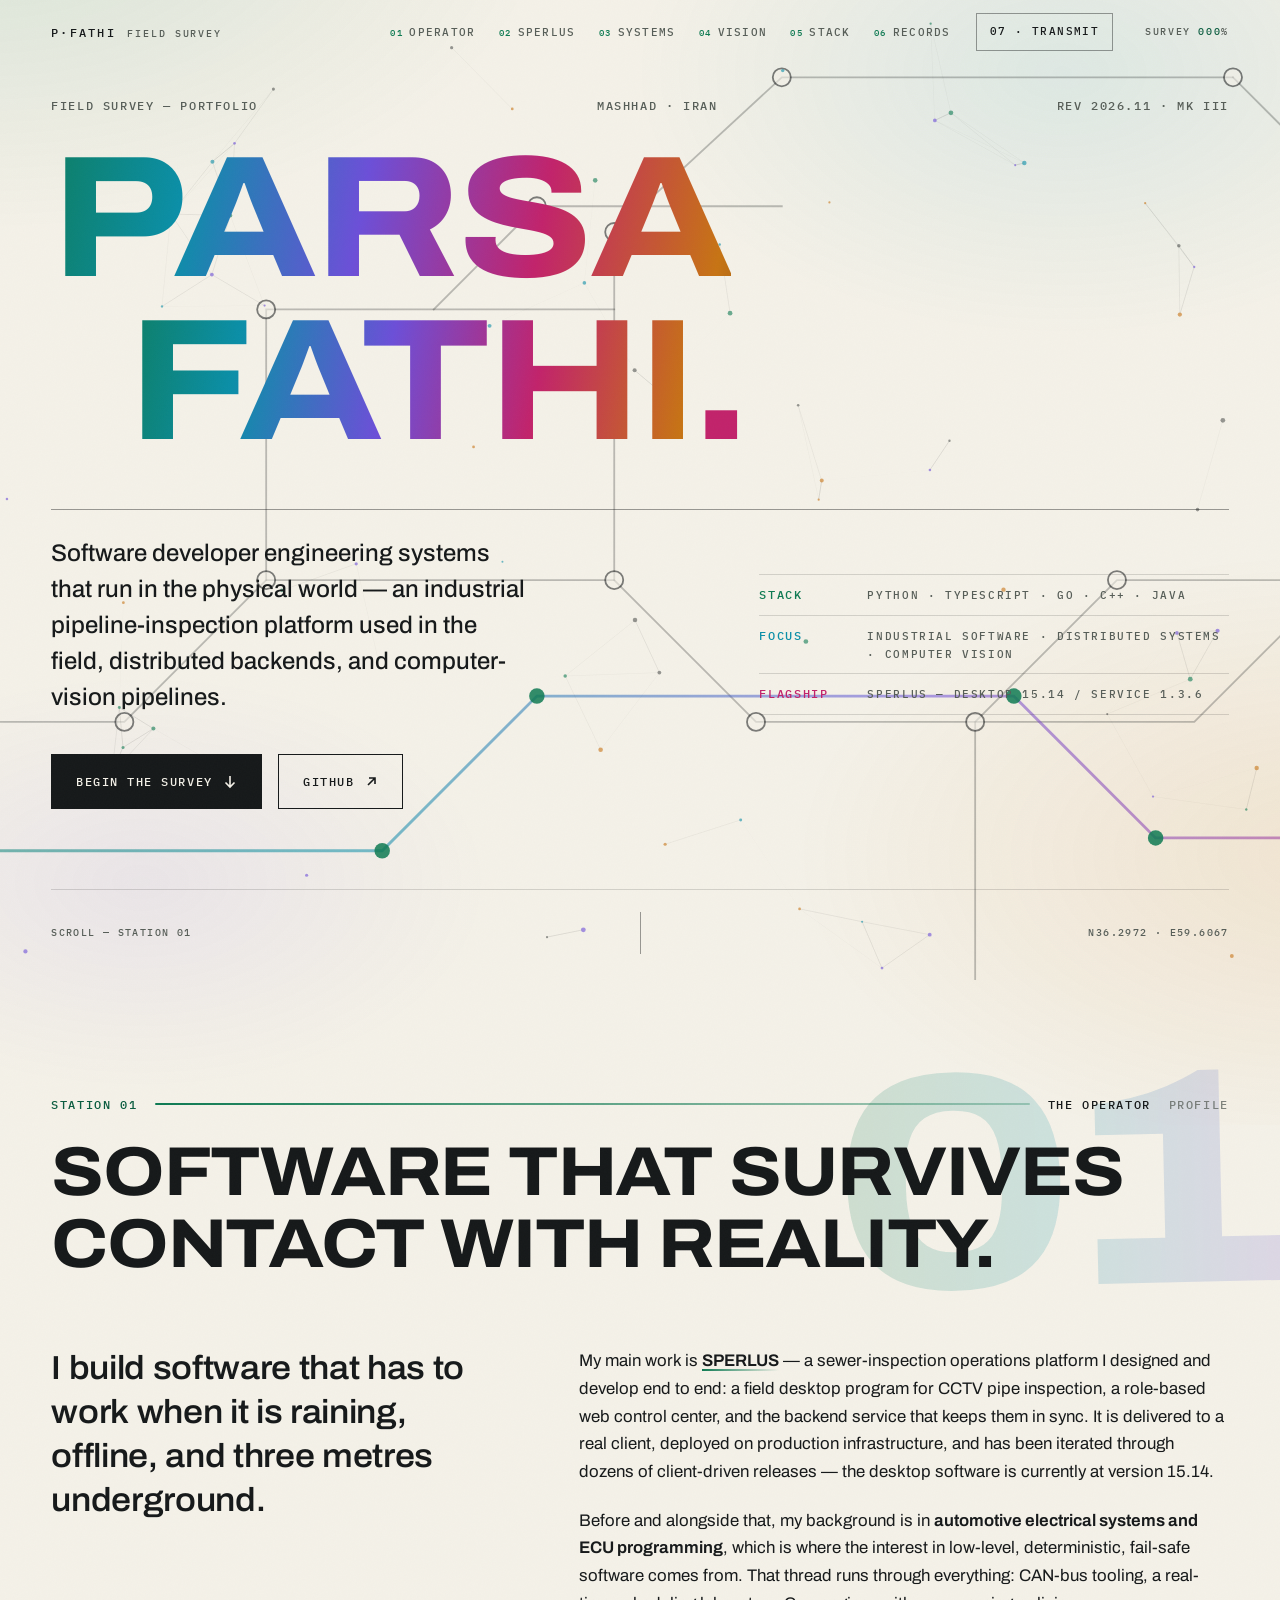
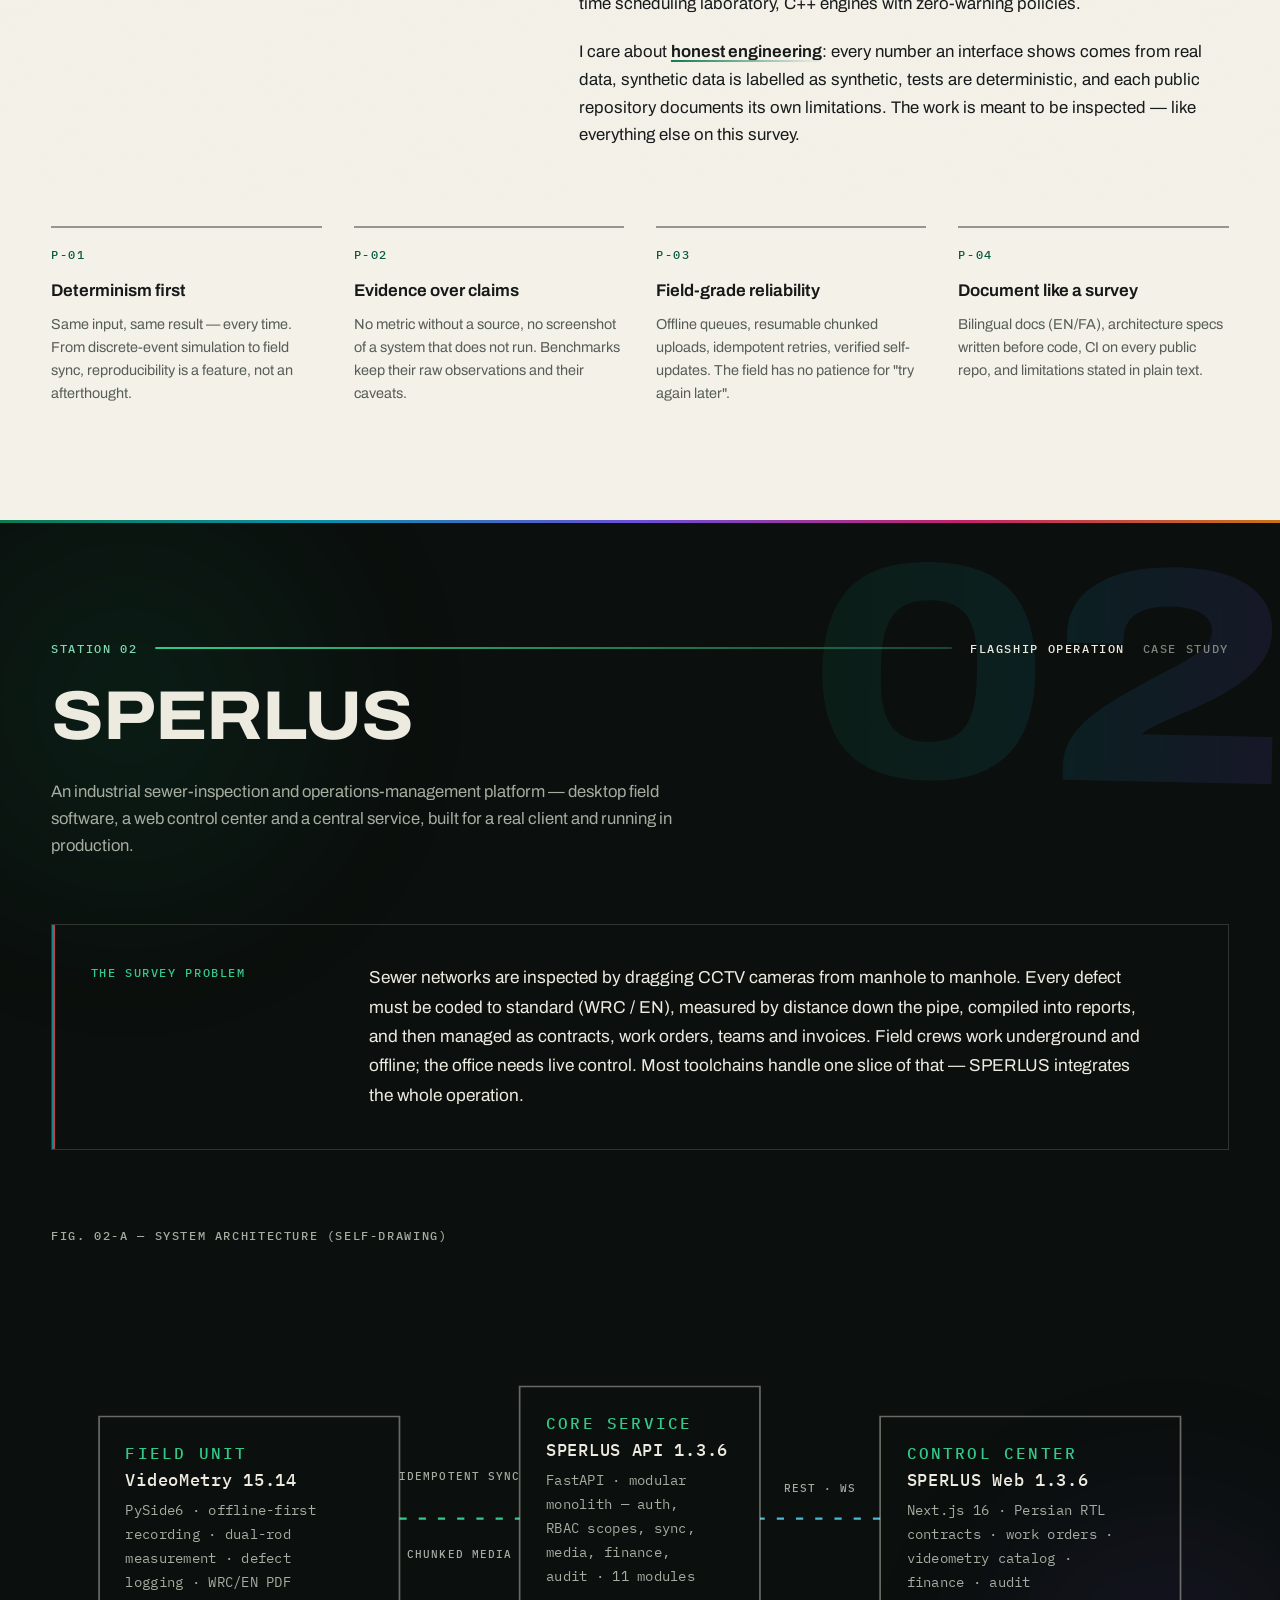
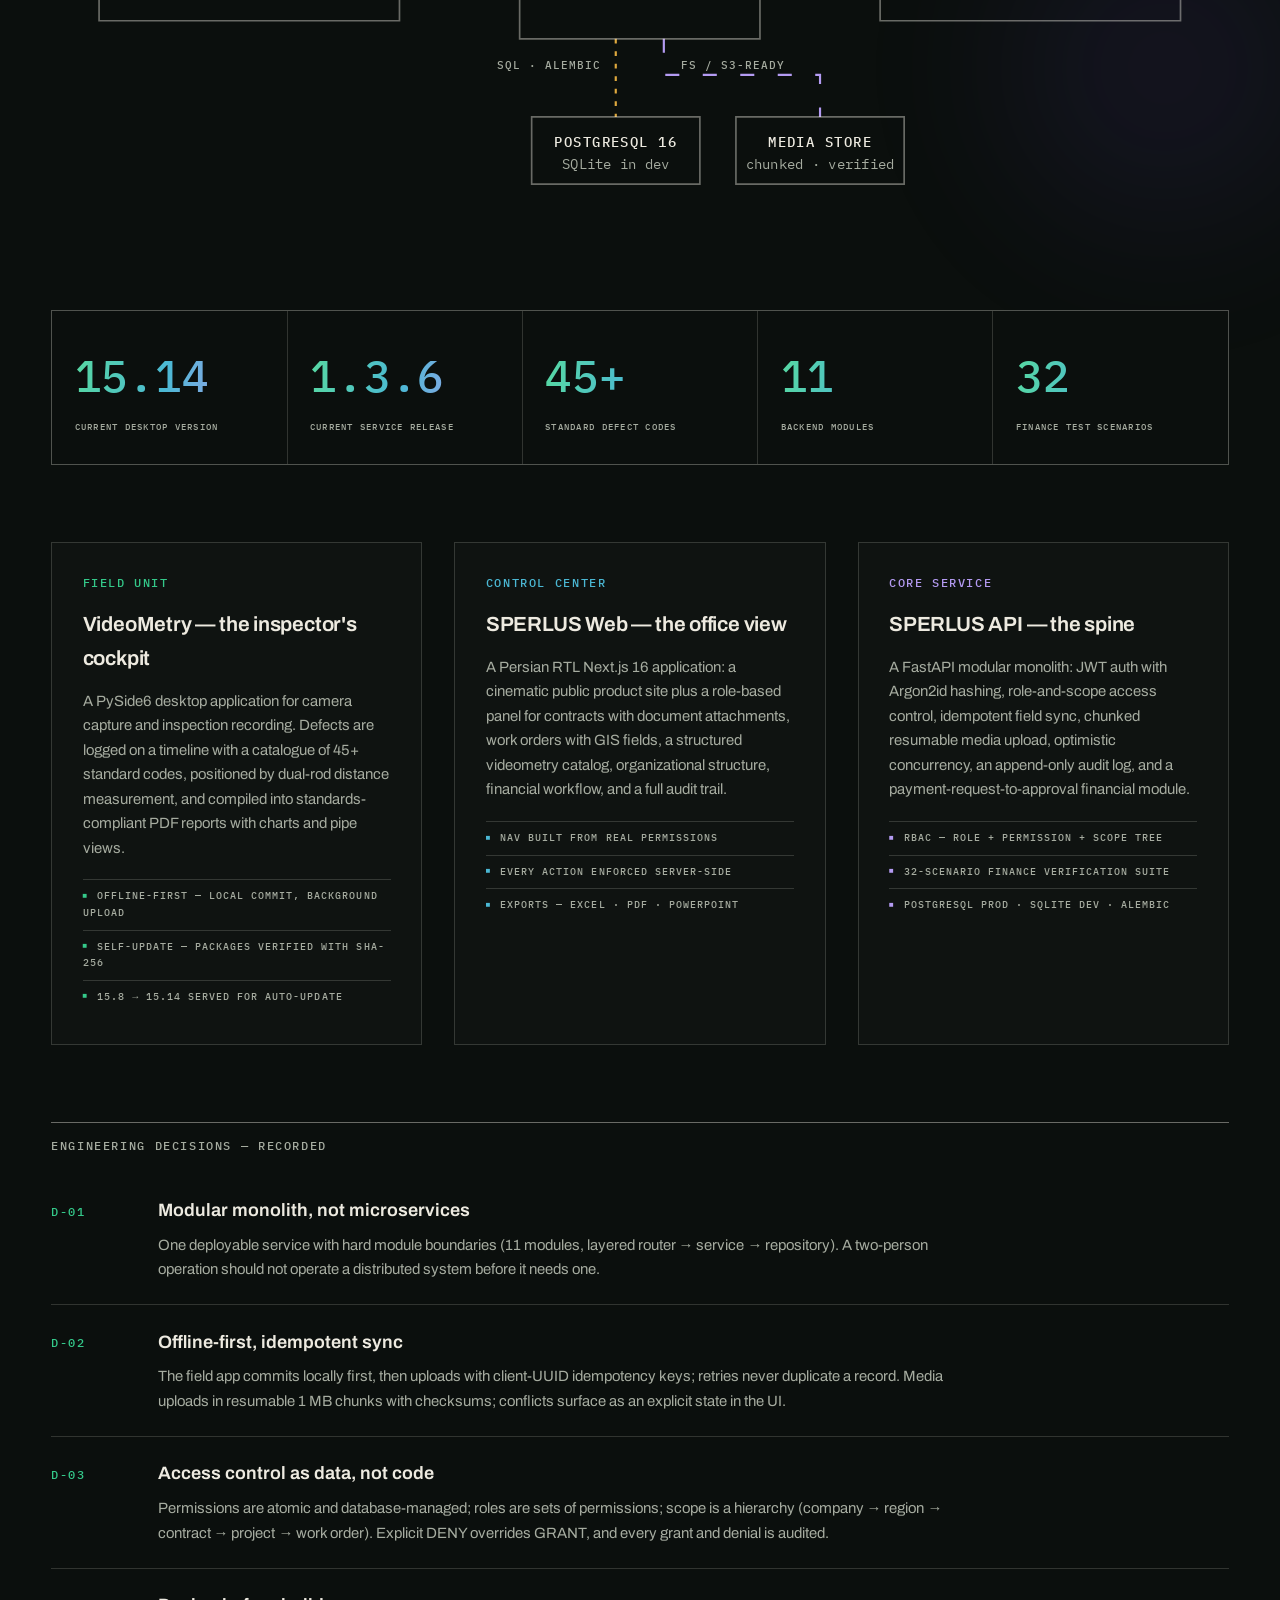
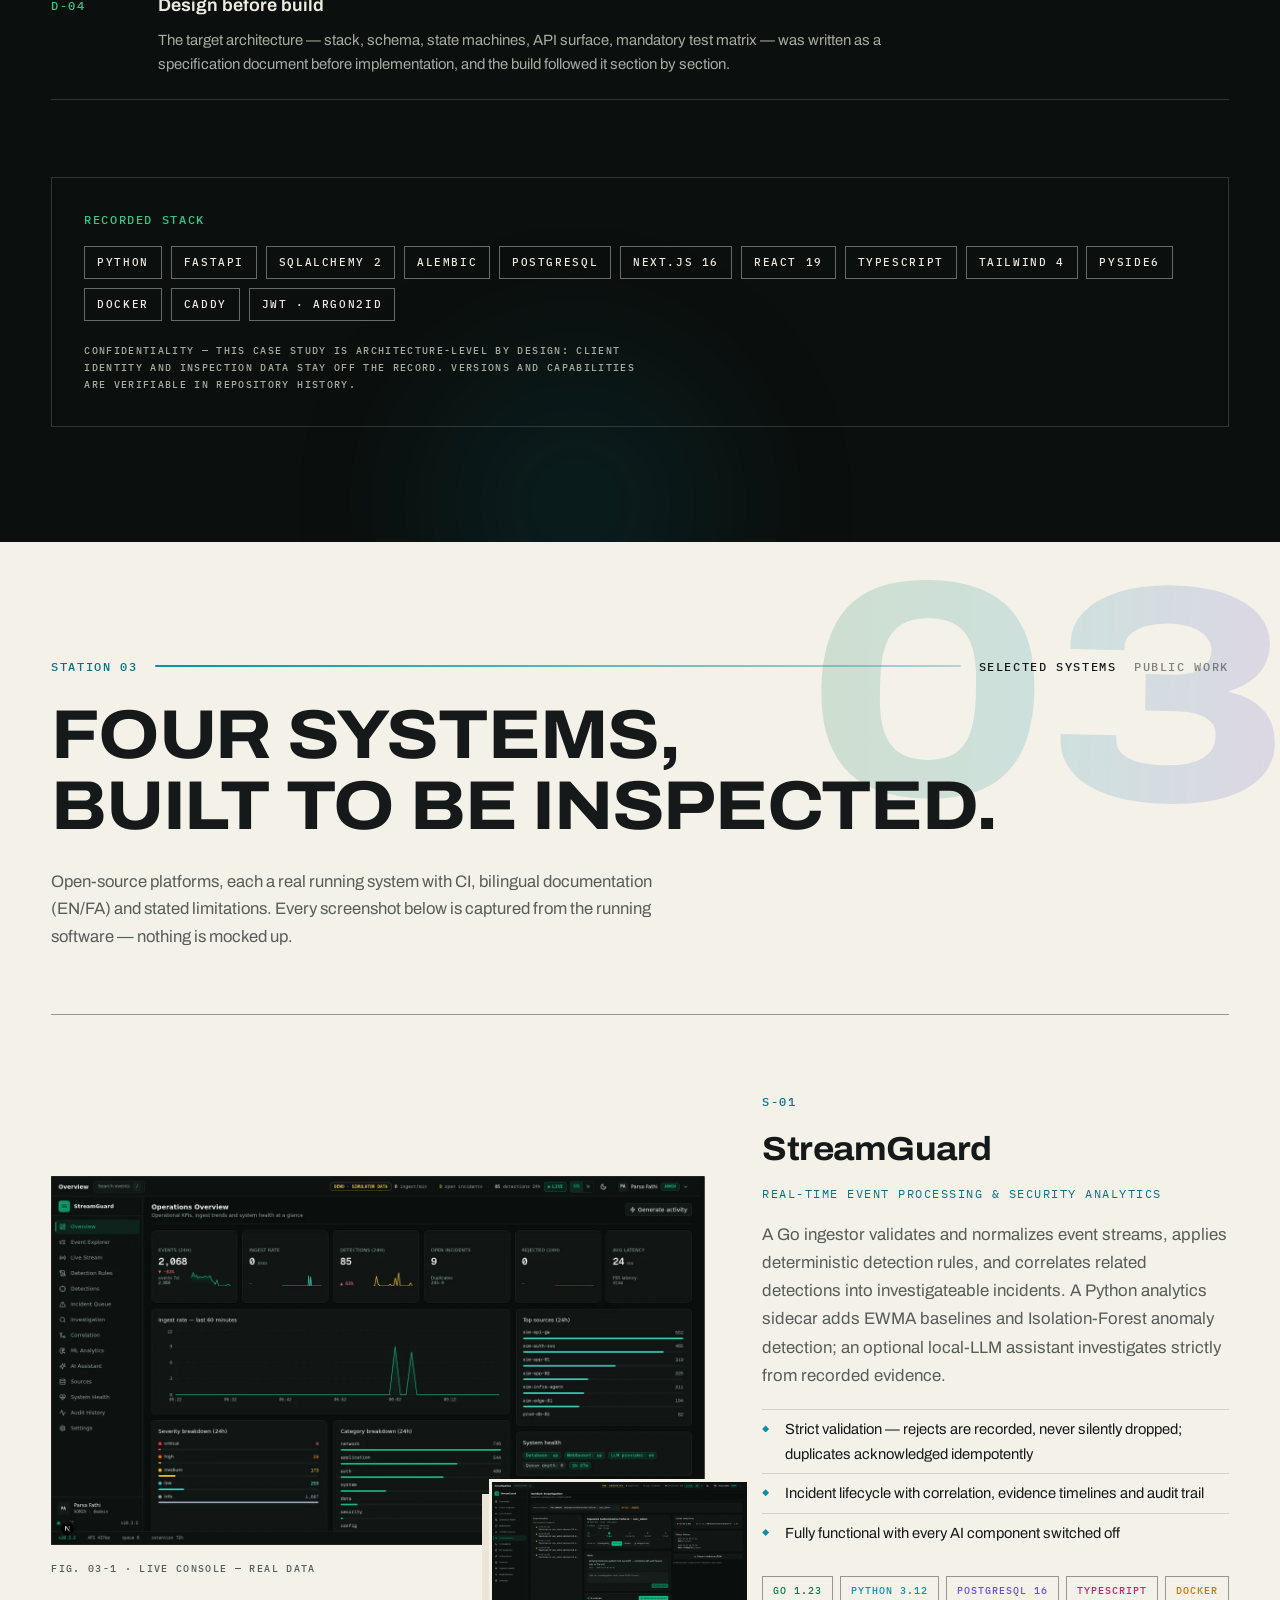
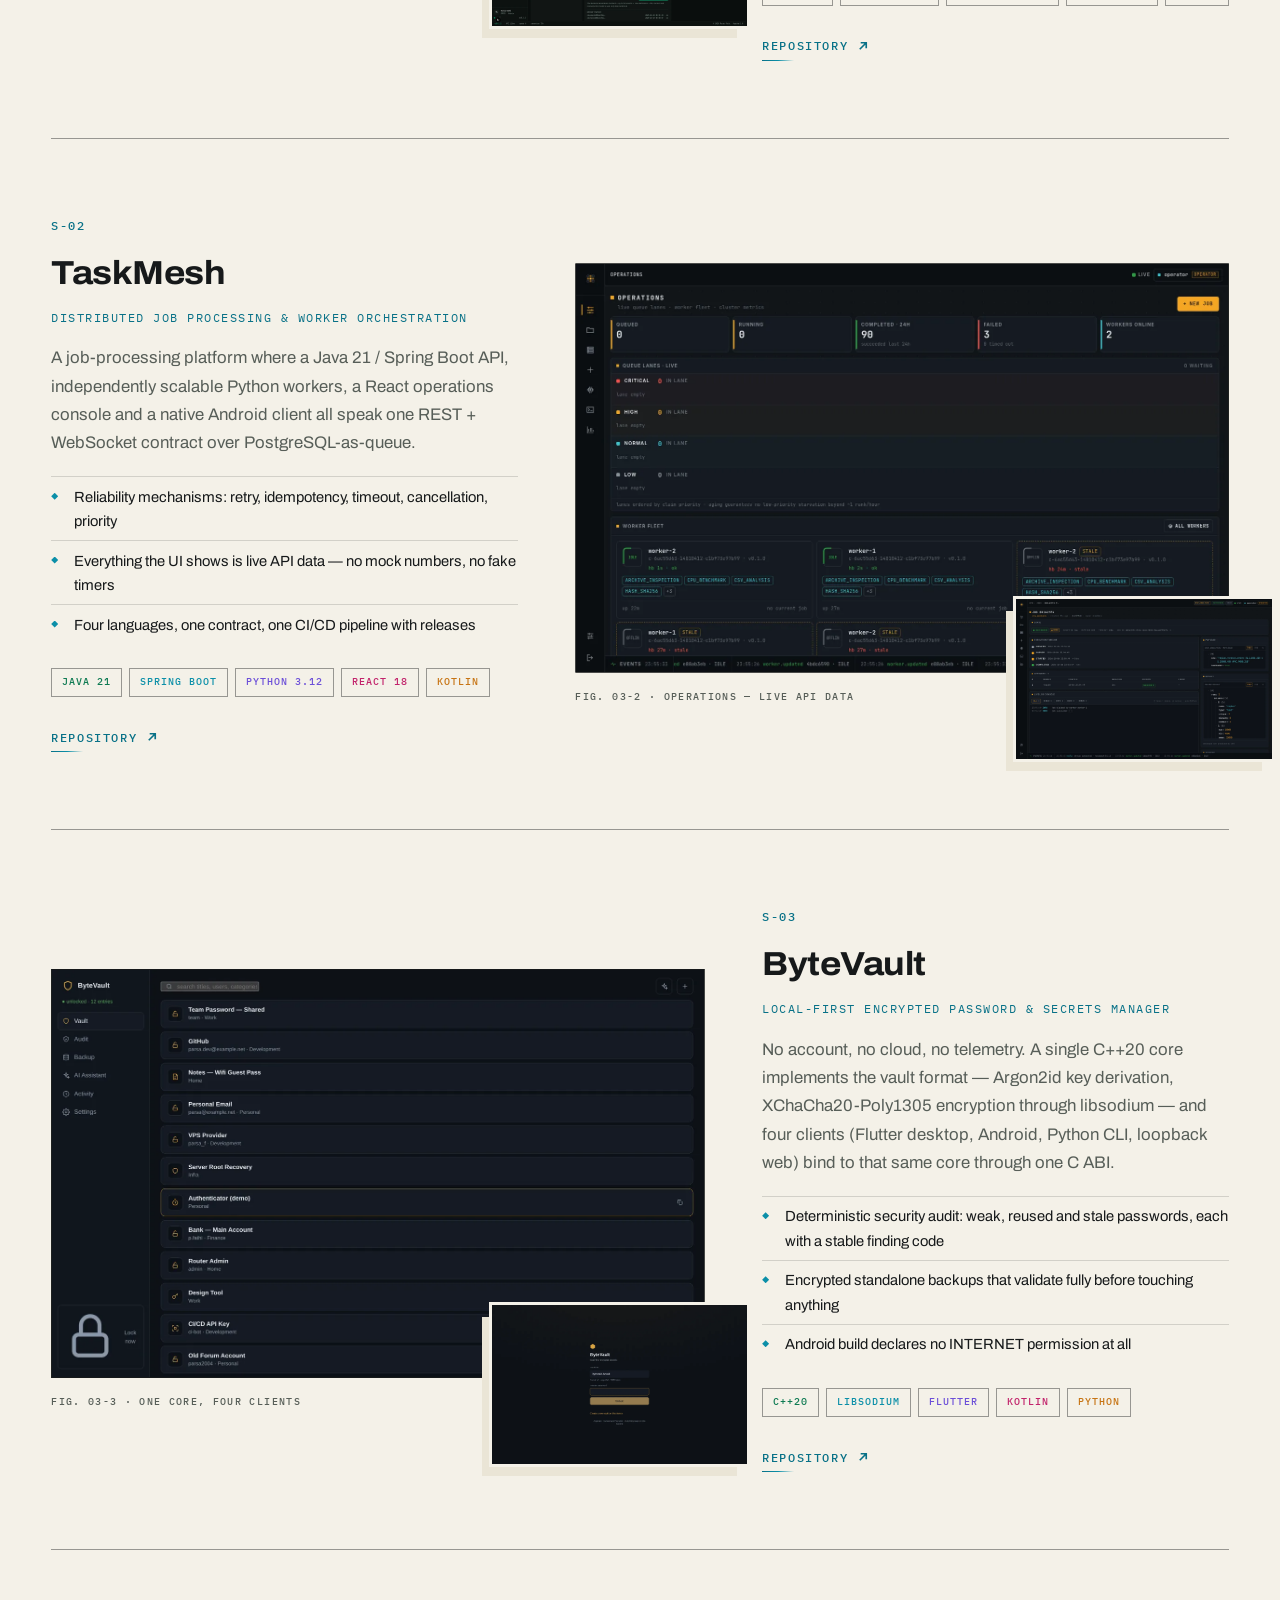
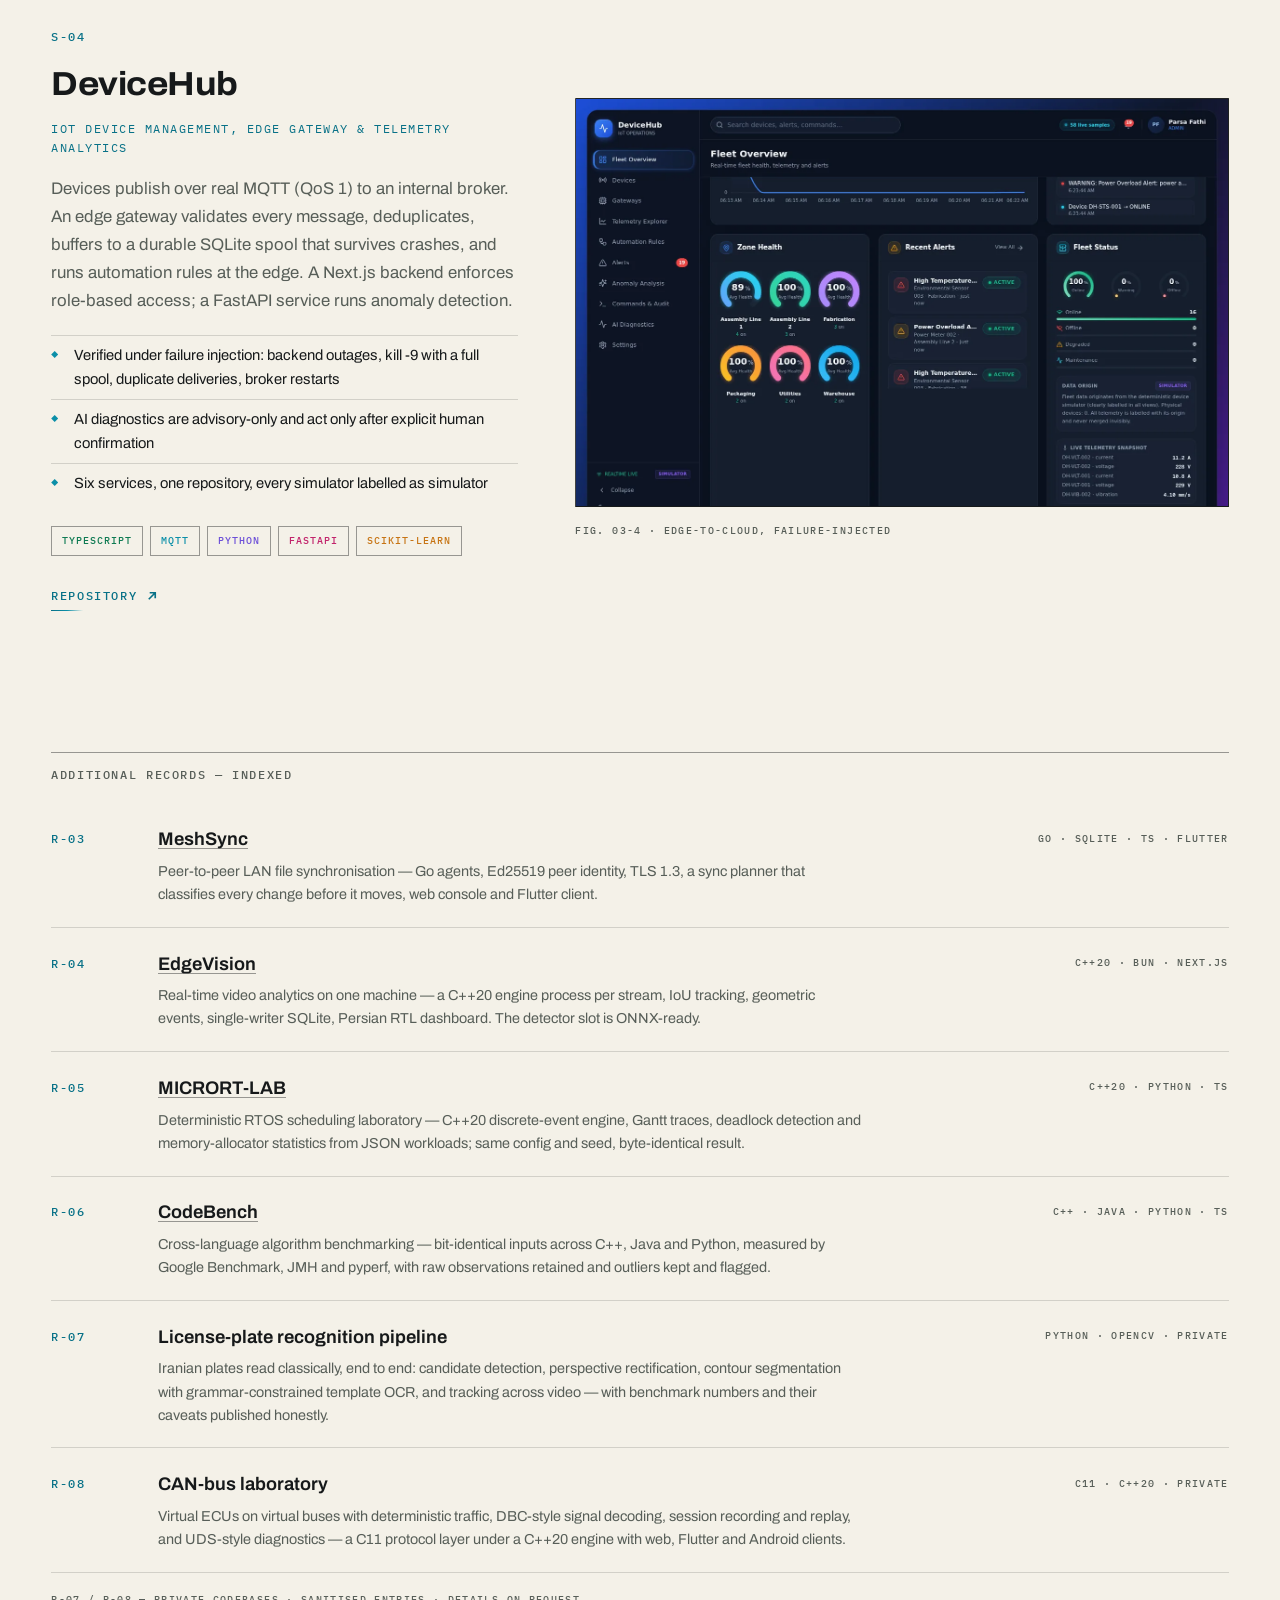
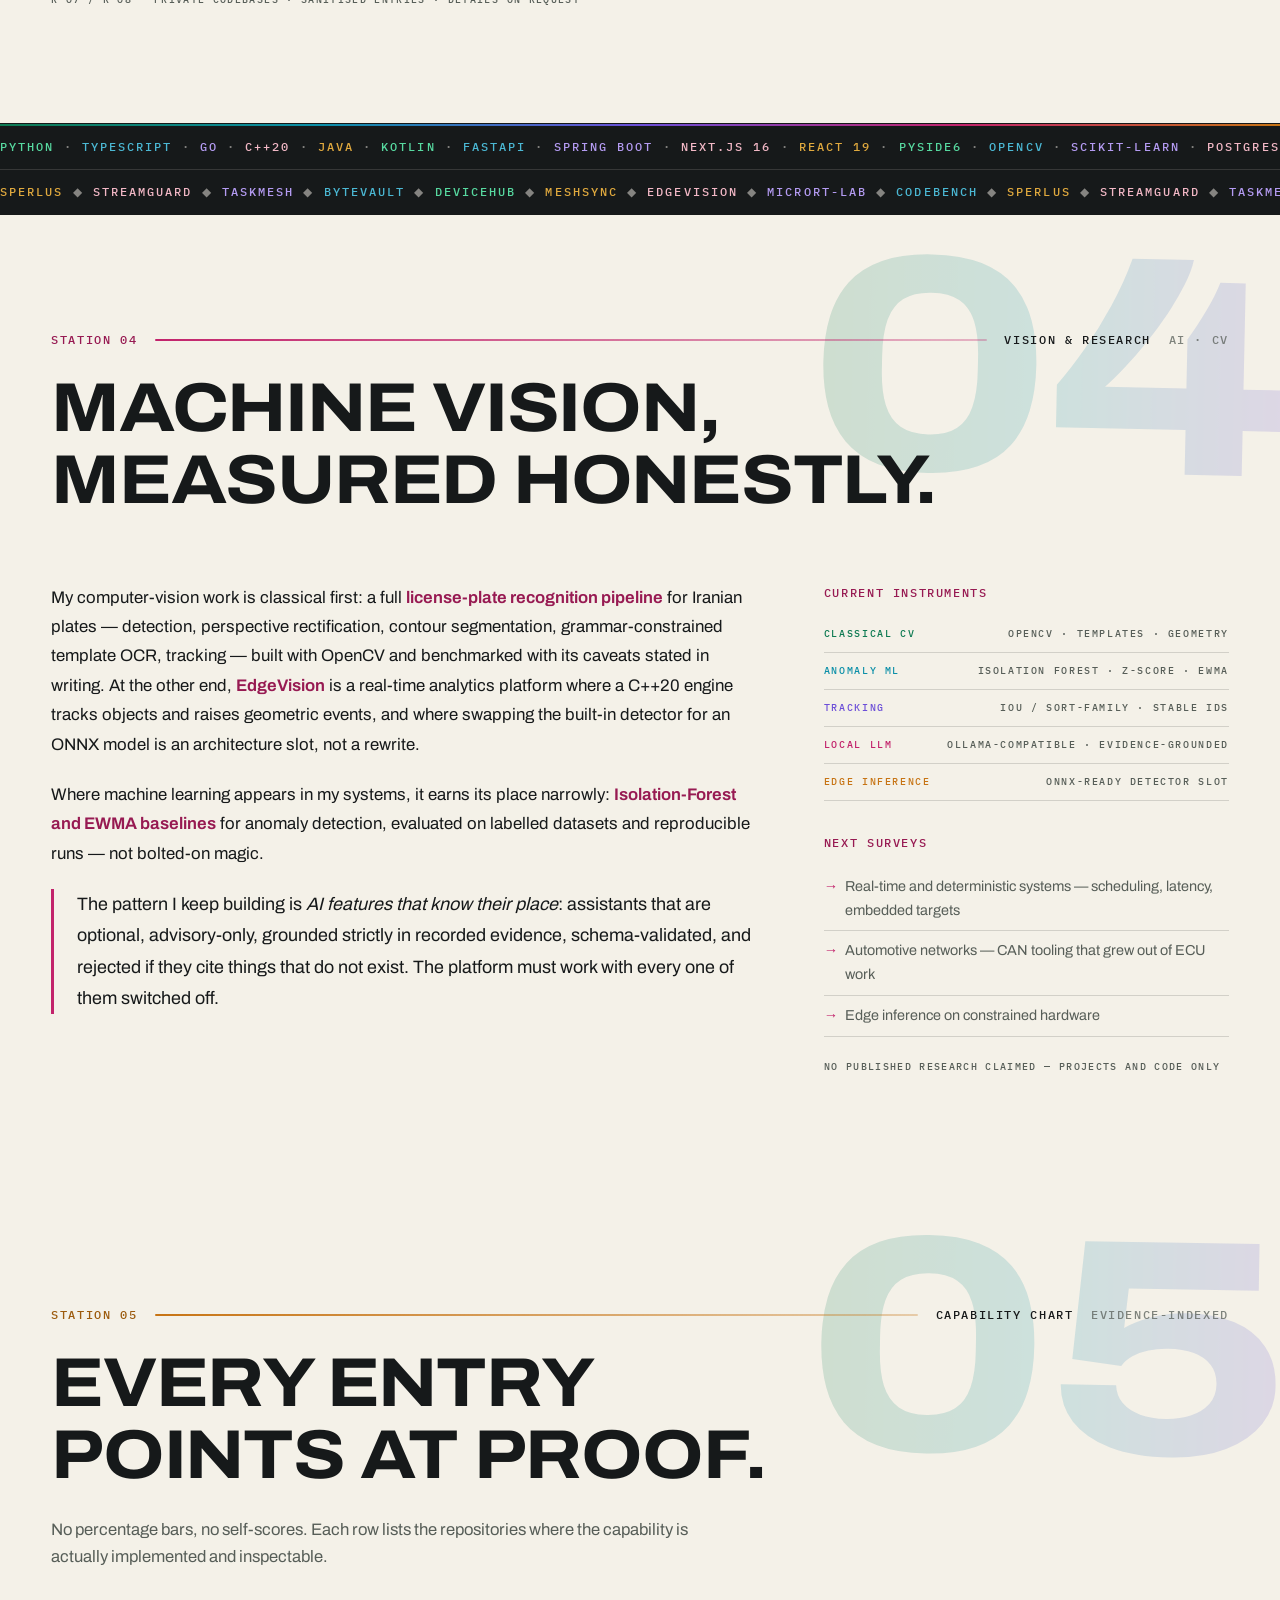
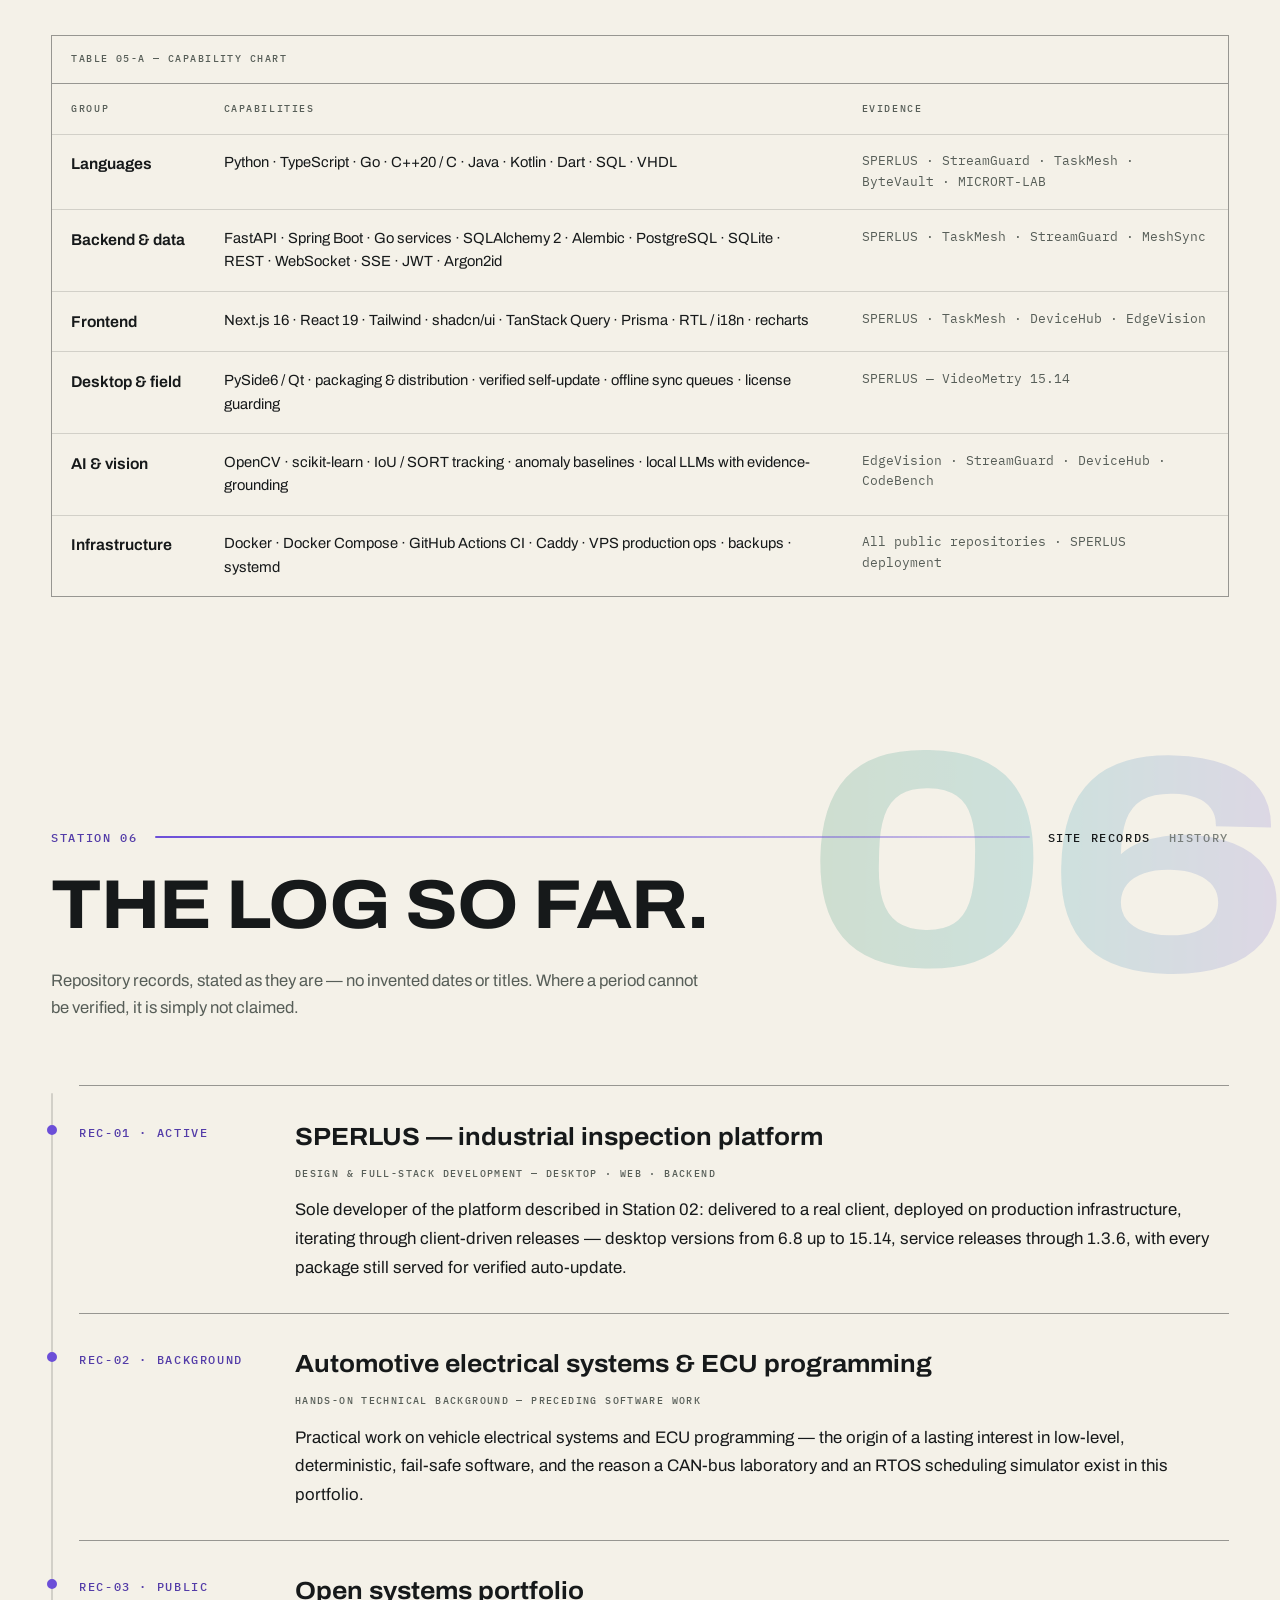
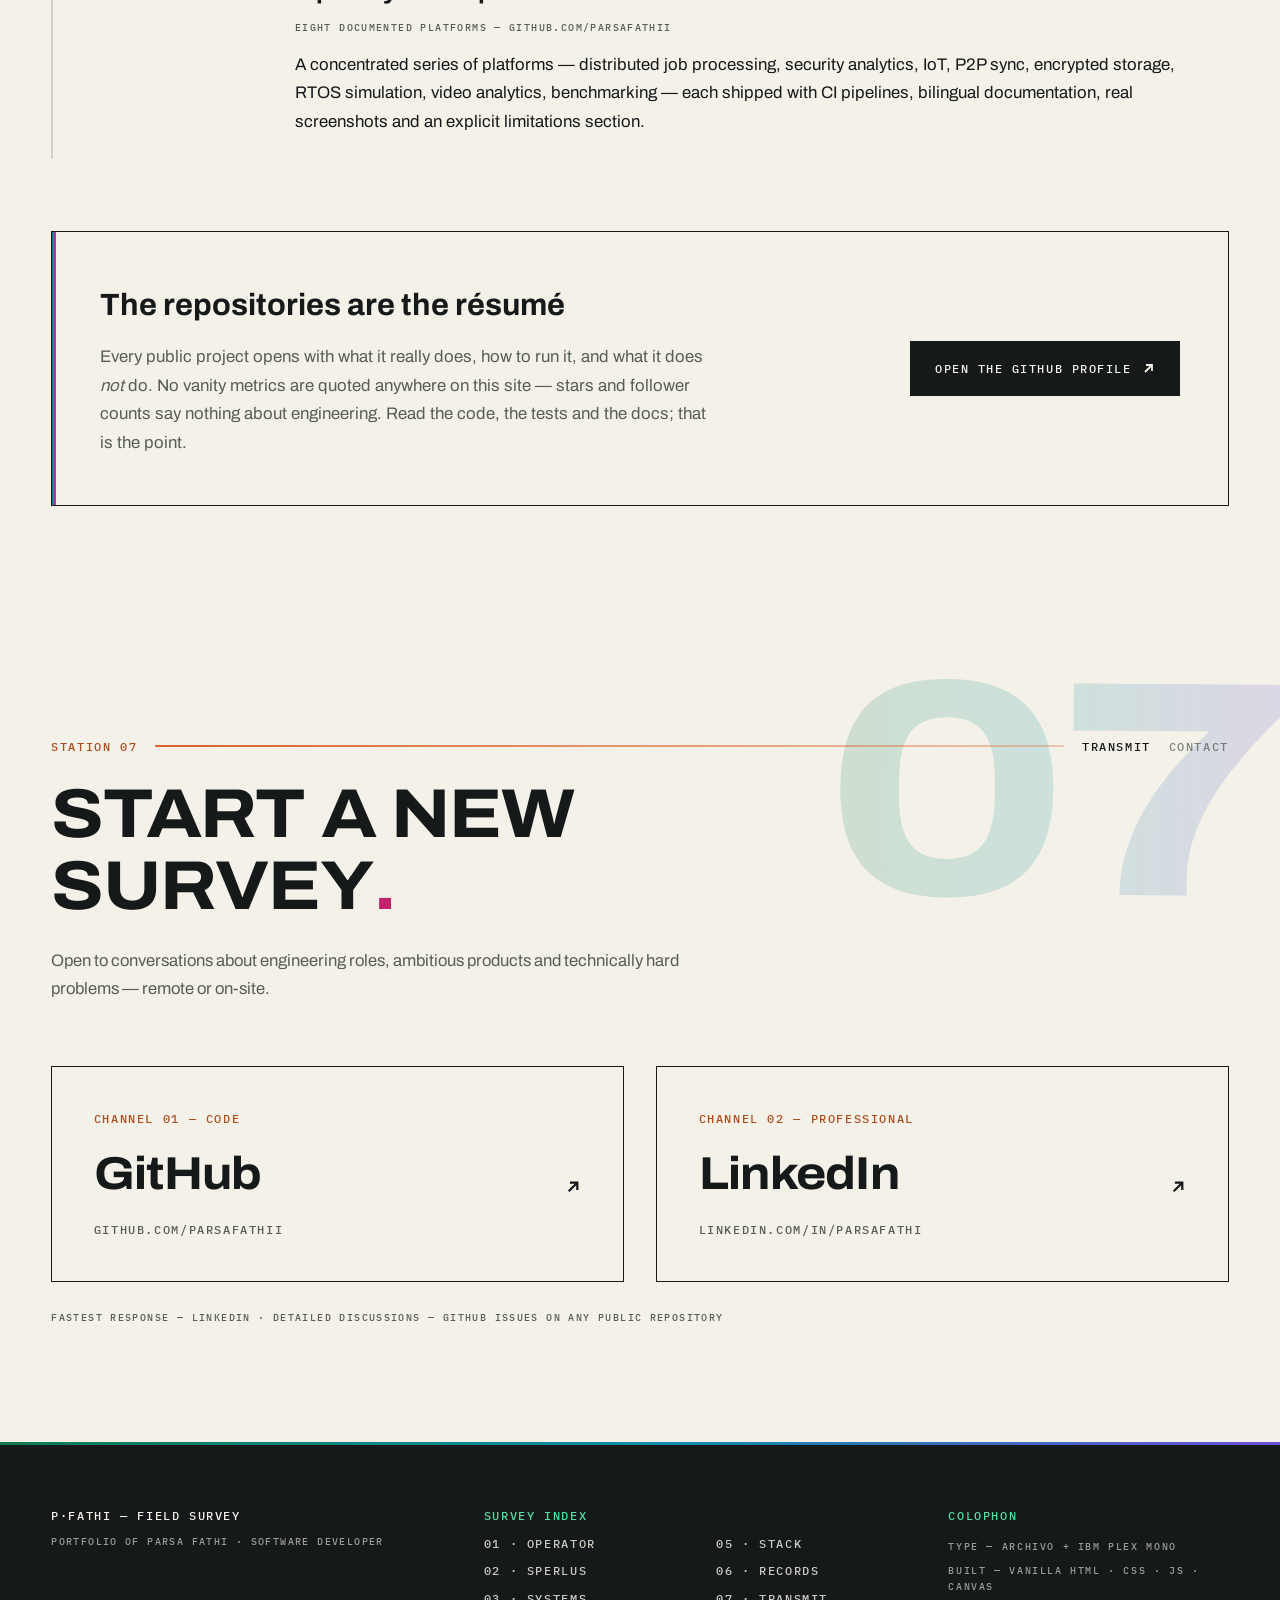
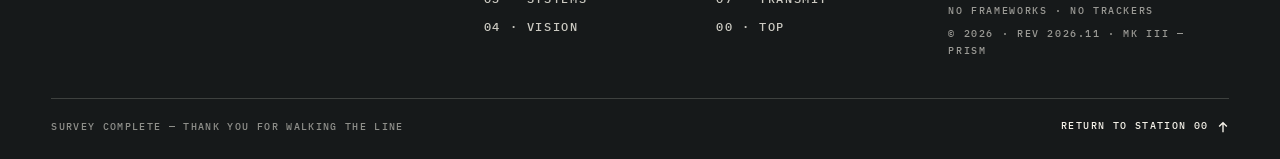
==== commit 3ec7a289: "MK III "Prism" upgrade: hero mesh orbs, prism dividers, MK III labels" ====
--- a/index.html
+++ b/index.html
@@ -62,7 +62,7 @@
   <!-- Intro overlay (only when JS is available) -->
   <div class="preloader" aria-hidden="true">
     <div class="pre-inner">
-      <p class="mono pre-label">ESTABLISHING SURVEY GRID</p>
+      <p class="mono pre-label">CALIBRATING PRISM SURVEY GRID</p>
       <p class="pre-count mono" id="preCount">000</p>
       <div class="pre-bar"><span id="preBar"></span></div>
     </div>
@@ -152,13 +152,15 @@
         </g>
       </svg>
 
+      <div class="hero-orbs" aria-hidden="true"><span></span><span></span><span></span><span></span></div>
+
       <canvas class="hero-canvas" id="heroCanvas" aria-hidden="true"></canvas>
 
       <div class="container hero-inner">
         <div class="hero-meta mono" data-reveal>
           <span>FIELD SURVEY — PORTFOLIO</span>
           <span class="hm-mid">MASHHAD · IRAN</span>
-          <span>REV 2026.11 · MK II</span>
+          <span>REV 2026.11 · MK III</span>
         </div>
 
         <h1 class="hero-title">
@@ -195,6 +197,8 @@
         <span>N36.2972 · E59.6067</span>
       </div>
     </section>
+
+    <div class="prism-divider" aria-hidden="true"></div>
 
     <!-- ================= STATION 01 · ABOUT ================= -->
     <section class="station about" id="about" aria-labelledby="about-title">
@@ -427,6 +431,8 @@
         </div>
       </div>
     </section>
+    <div class="prism-divider" aria-hidden="true"></div>
+
     <!-- ================= STATION 03 · SYSTEMS ================= -->
     <section class="station systems" id="systems" aria-labelledby="systems-title">
       <div class="ghost-no" aria-hidden="true">03</div>
@@ -633,6 +639,8 @@
       </div>
     </div>
 
+    <div class="prism-divider" aria-hidden="true"></div>
+
     <!-- ================= STATION 04 · VISION ================= -->
     <section class="station vision" id="vision" aria-labelledby="vision-title">
       <div class="ghost-no" aria-hidden="true">04</div>
@@ -676,6 +684,8 @@
         </div>
       </div>
     </section>
+
+    <div class="prism-divider" aria-hidden="true"></div>
 
     <!-- ================= STATION 05 · STACK ================= -->
     <section class="station stack" id="stack" aria-labelledby="stack-title">
@@ -739,6 +749,8 @@
       </div>
     </section>
 
+    <div class="prism-divider" aria-hidden="true"></div>
+
     <!-- ================= STATION 06 · RECORDS ================= -->
     <section class="station records" id="records" aria-labelledby="records-title">
       <div class="ghost-no" aria-hidden="true">06</div>
@@ -796,6 +808,8 @@
       </div>
     </section>
 
+    <div class="prism-divider" aria-hidden="true"></div>
+
     <!-- ================= STATION 07 · CONTACT ================= -->
     <section class="station contact" id="contact" aria-labelledby="contact-title">
       <div class="ghost-no" aria-hidden="true">07</div>
@@ -859,7 +873,7 @@
         <p class="foot-dim">TYPE — ARCHIVO + IBM PLEX MONO</p>
         <p class="foot-dim">BUILT — VANILLA HTML · CSS · JS · CANVAS</p>
         <p class="foot-dim">NO FRAMEWORKS · NO TRACKERS</p>
-        <p class="foot-dim">© 2026 · REV 2026.11 · MK II</p>
+        <p class="foot-dim">© 2026 · REV 2026.11 · MK III — PRISM</p>
       </div>
     </div>
     <div class="container foot-rule mono">
